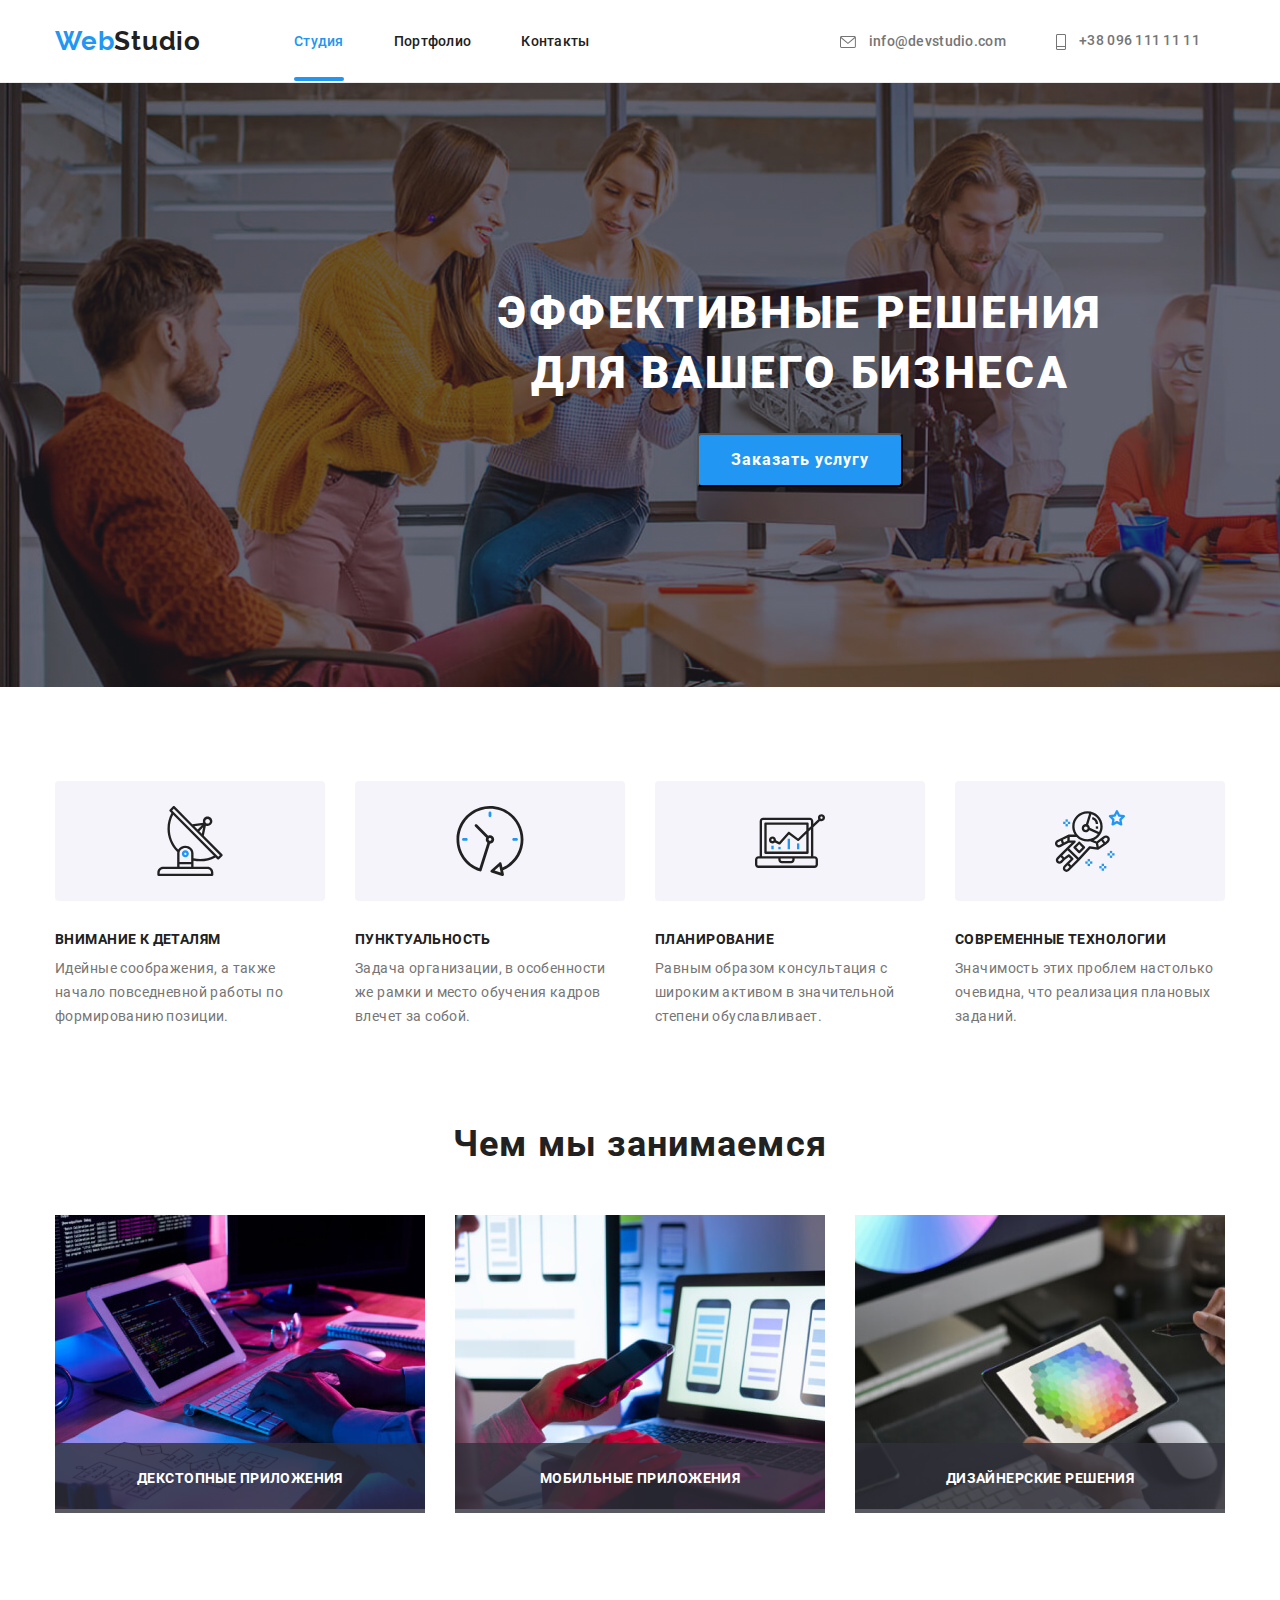
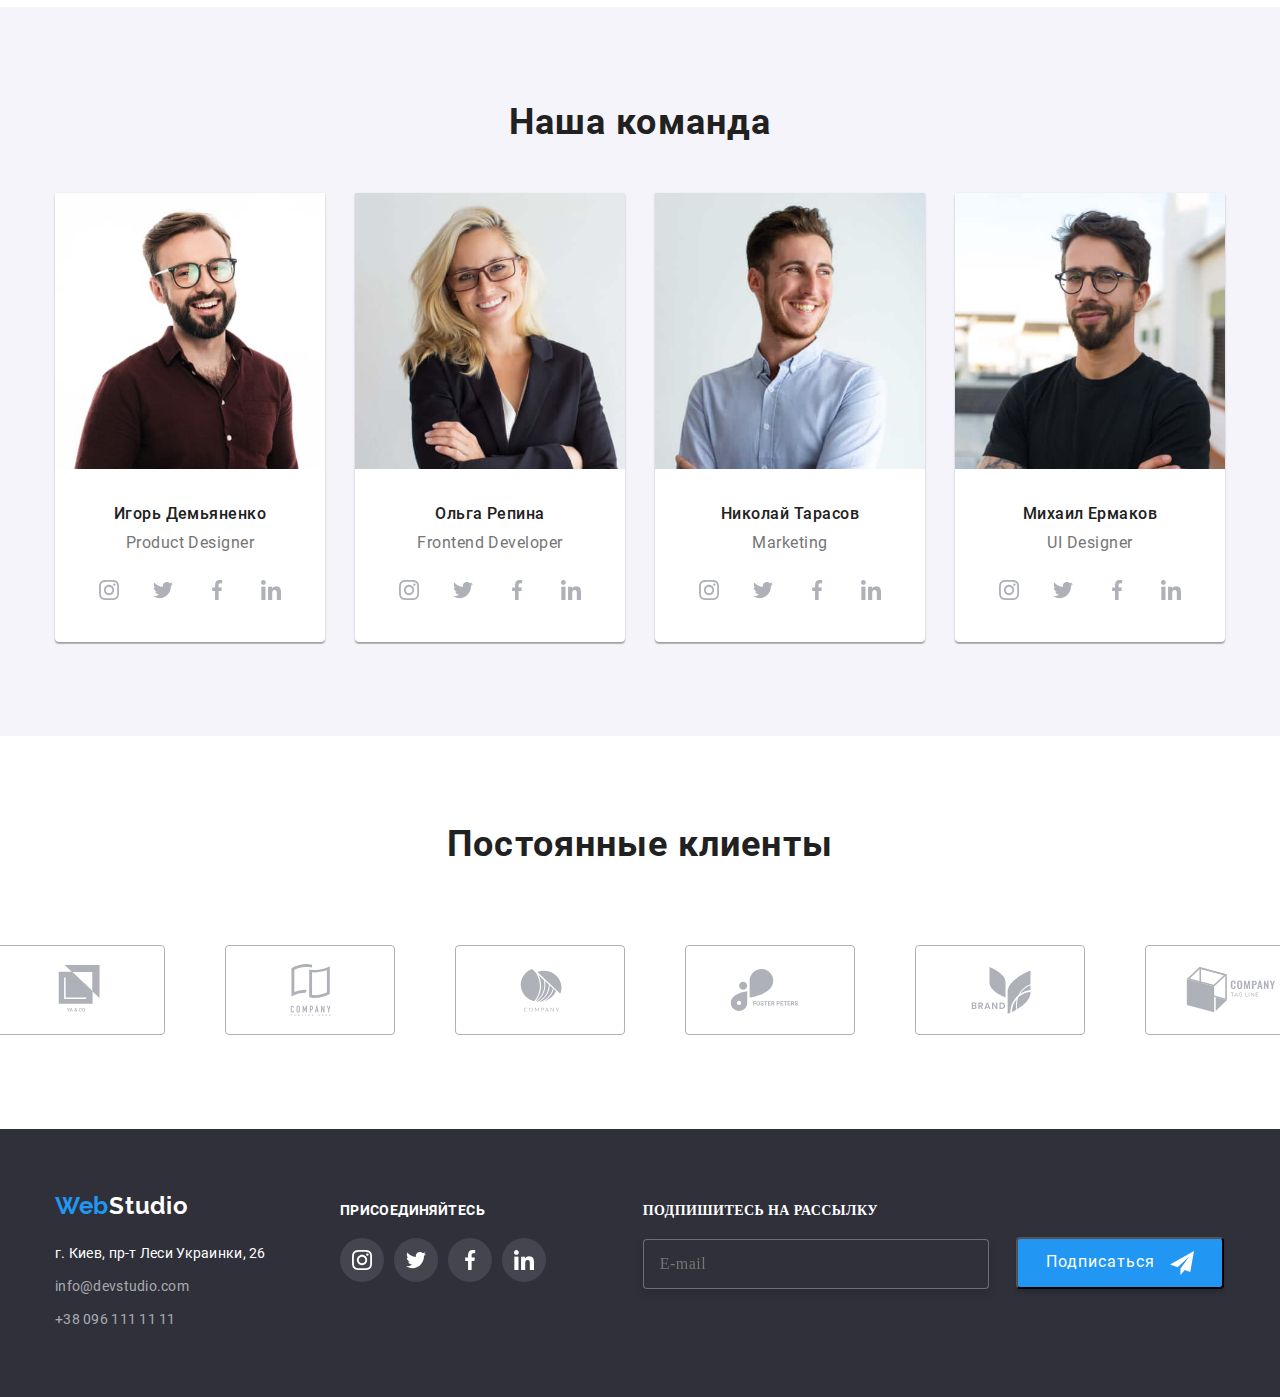
==== index.html @ 76ea3e4a "Create index.html" ====
<!DOCTYPE html>
<html lang="ru">
<head>
    <meta charset="UTF-8">
    <meta name="viewport" content="width=device-width, initial-scale=1.0">
    <title>WebStudio</title>
    <link rel="stylesheet" type="text/css" href="css/normalize.css"/>
    <link rel="stylesheet" href="./css/fonts.css">
    <link rel="stylesheet" href="./css/main.min.css">
</head>
<body>
    <header class="header">
        <div class="container header-line">

       <!--navigation-->

       <div class="logo-link-cont">  
        <a class="logo-link" href="./index.html" aria-label="логотип сайта">
        <span class="logo-web">Web</span><span class="logo-s">Studio</span> 
        </a>
    </div> 
        <button type="button" class="menu-button is-open" 
        aria-expanded="false"
        data-menu-button
        >
        
            <svg class="menu-icon" 
    
            width="40" height="40" 
            aria-label="переключатель меню навигации" 
            aria-expanded="false" 
            aria-controls="menu-container">
    
                <use class="icon-menu" href="./images/sprite_.svg#icon-menu"></use>
                <use class="icon-close-menu" href="./images/sprite_.svg#icon-close"></use>
                
            </svg>
        </button>
    
        <div class="menu-container is-open" 
        id="menu-container" data-menu>
        
            <nav class="site-nav">
            <ul class="site-nav-list">
    
                <li class="site-nav-list-item">
                    <a class="site-nav-list-link is-current" href="./index.html"> Студия</a>
                </li>
         
                <li class="site-nav-list-item">
                    <a class="site-nav-list-link " href="./portfolio.html">Портфолио</a>
                </li>
         
                <li class="site-nav-list-item">
                    <a class="site-nav-list-link" href="#">Контакты</a>
                </li>
         
            </ul>   
                 </nav> 
                      
                 <address class="address-top">
                    <a class="address-mail" href="mailto:info@devstudio.com">
                     <svg class="address-mail-icon">
                         <use href="./images/sprite.svg#icon-envelope"> </use>
                     </svg> info@devstudio.com
                    </a>
                    <a class="address-tel" href="tel:+380961111111">
                     <svg class="address-tel-icon">
                         <use href="./images/sprite.svg#icon-vector"> </use>
                     </svg> +38 096 111 11 11
                    </a>
                </address>  
    
        </div>
    
      
    </div>
    
       </header> 

       
    <main> 

<!--slogan-->

<section class="slogan">
<div class="container">
        <h1 class="slogan-title" >Эффективные решения</br>для вашего бизнеса</h1> 

<!--modal-window--> 
        
        <button class="slogan-btn-order" type="button" data-modal-open="">Заказать услугу</button>

        <div class="backdrop is-hidden" data-modal="">

            <div class="modal">
                <p class="modal-text">Оставьте свои данные, мы вам перезвоним</p>
                <form class="modal-form">

                    <label class="modal__form-field">
                        Имя
                        <span class="modal__form-input-wrapper">
                            <input type="text" name="user_name" class="modal__form-input">
                            <span class="modal__form-icon"><svg class="modal-icon">
                                <use href="./images/sprite_.svg#icon-person"> </use>
                            </svg> </span>
                        </span>
                    </label>

                    <label class="modal__form-field">
                        Телефон
                        <span class="modal__form-input-wrapper">
                            <input type="tel" name="user_tel" class="modal__form-input">
                            <span class="modal__form-icon"><svg class="modal-icon">
                                <use href="./images/sprite_.svg#icon-phone-black"> </use>
                            </svg> </span>
                    </label>

                    <label class="modal__form-field">
                        Почта
                        <span class="modal__form-input-wrapper">
                            <input type="e-mail" name="e-mail" class="modal__form-input">
                            <span class="modal__form-icon"><svg class="modal-icon">
                                <use href="./images/sprite_.svg#icon-email"> </use>
                            </svg> </span>
                    </label>

                    <label class="modal__form-field-comment">
                        Комментарий
                        <textarea class="modal__form-message" name="user_message" placeholder="Введите текст"></textarea>
                    </label>

                
                    <input id="user-policy" type="checkbox" name="user_policy" value="accept-policy"
                        class="modal__form-policy visually-hidden"> 

                    <label for="user-policy" class="modal__form-policy-text"> Соглашаюсь с рассылкой и принимаю 
                        <a class="modal-deal"
                            href="#">Условия
                            договора</a></label>

                    <button type="submit" class="modal__form-btn">Отправить</button>
                
                </form>
    
    
            <button class="slogan-btn-order-close" type="button" data-modal-close="">
            
            <svg class="close-window">
                <use href="./images/sprite_.svg#icon-close"> </use>    
            </svg>   
            </button>
        </div>
        </div>

    </div>   
</section> 

    


<!--advantages-->
<section class="advantages-section">
    <div class="container">

    <h2 hidden class="advantages-title"> Наши преимущества</h2>
    
    <ul class="advantages-list">

   <li class="advantages-list-item">
       <div class="advantages-icon">
       <svg class="advantages-list-icon">
       <use href="./images/sprite.svg#icon-antenna"> </use>
    </svg> </div> 
        <h3 class="advantages-list-title">ВНИМАНИЕ К ДЕТАЛЯМ</h3>
        <p class="advantages-description">Идейные соображения, а также начало повседневной работы по формированию позиции.</p></li>

    <li class="advantages-list-item">
        <div class="advantages-icon">
        <svg class="advantages-list-icon">
        <use href="./images/sprite.svg#icon-clock"> </use>
    </svg> </div>     
        <h3 class="advantages-list-title">ПУНКТУАЛЬНОСТЬ</h3>
        <p class="advantages-description">Задача организации, в особенности же рамки и место обучения кадров влечет за собой.</p></li>

    <li class="advantages-list-item plan">
        <div class="advantages-icon">
        <svg class="advantages-list-icon">
            <use href="./images/sprite.svg#icon-diagram"> </use>
        </svg> </div> 
        <h3 class="advantages-list-title">ПЛАНИРОВАНИЕ</h3>
        <p class="advantages-description">Равным образом консультация с широким активом в значительной степени обуславливает.</p></li>
              
    <li class="advantages-list-item tech">
        <div class="advantages-icon">
        <svg class="advantages-list-icon">
            <use href="./images/sprite.svg#icon-astronaut"> </use>
                 </svg>  </div>
        <h3 class="advantages-list-title">СОВРЕМЕННЫЕ ТЕХНОЛОГИИ</h3>
    <p class="advantages-description">Значимость этих проблем настолько очевидна, что реализация плановых заданий.</p></li>

</ul>

</div>   
</section>

<!--activity-->
<section class="activity-section">
    <div class="container">

    <h2 class="activity-title">Чем мы занимаемся</h2>
    <ul class="activity-list">

        <li class="activity-list-item">
            <div class="activity-list-container">

                <picture class="activity-list-picture">
            <sourse
            srcset="./images/activity/pc_.jpg 1x, ./images/activity/pc_2x.jpg 2x"
            media="(min-width: 1200px)">
            <img class="activity-list-img" src="./images/activity/pc_.jpg" alt="специалист пишет алгоритм" width="370"
            height="294"/>
                </picture>
            <p class="activity-list-description">Декстопные приложения</p>
    </div> 
</li>
 
        <li class="activity-list-item">
            <div class="activity-list-container"> 

                <picture class="activity-list-picture">
            <sourse
            srcset="./images/activity/s_phone_.jpg 1x, ./images/activity/s_phone_2x.jpg 2x"
            media="(min-width: 1200px)">
            <img class="activity-list-img" src="./images/activity/s_phone_.jpg" alt="специалист адаптирует инфу для мобильной версии" width="370"
            height="294"/>
                </picture>
            <p class="activity-list-description">Мобильные приложения</p>
    </div>
</li>

        <li class="activity-list-item"> 
            <div class="activity-list-container">

                <picture class="activity-list-picture">
            <sourse
            srcset="./images/activity/table_.jpg 1x, ./images/activity/table_2x.jpg 2x"
            media="(min-width: 1200px)">

            <img class="activity-list-img" src="./images/activity/table_.jpg" alt="специалист разрабатывает дизайн" width="370"
            height="294"/>
                </picture>
            <p class="activity-list-description">Дизайнерские решения</p>
      
    </div>
</li>

    </ul>

</div>   
</section>

<!--team-->
<section class="team-section">
    <div class="container">

    <h2 class="team-title">Наша команда</h2>

    <div class="team-container">

    <ul class="team-list">
        <li class="team-list-item">
        <article class="team-card">
            <picture class="team-picture">
                <source
                srcset="./images/team/igor-demyanenko.jpg 1x, ./images/team/igor-demyanenko@2x.jpg 2x"
                media="(min-width: 320px)">
                <source
                srcset="./images/team/demyanenko-table-.jpg 1x, ./images/team/demyanenko-table-2x.jpg 2x"
                media="(min-width: 768px)">
                <source
                srcset="./images/team/demyanenko.jpg 1x, ./images/team/demyanenko.jpg 2x"
                media="(min-width: 1200px)">
            <img class="team-member-img" src="./images/team/demyanenko.jpg" alt="разработчик продукта" />
            </picture>
            <h3 class="team-member-name">Игорь Демьяненко</h3>
            <p class="team-member-prof" lang="en">Product Designer</p>
       
            <ul class="social-list">
                <li class="social-list-item">
                    <a class="social-list-link" href="">
                    <svg class="social-list-icon">
                        <use href="./images/sprite.svg#icon-instagram"> </use>
                    </svg>  
                    </a>
                </li>

                <li class="social-list-item">
                    <a class="social-list-link" href="">
                         <svg class="social-list-icon">
                        <use href="./images/sprite.svg#icon-twitter"> </use>
                    </svg> 
                        
                    </a>
                </li>

                <li class="social-list-item">
                    <a class="social-list-link" href="">
                         <svg class="social-list-icon">
                        <use href="./images/sprite.svg#icon-facebook"> </use>
                    </svg> 
                        
                    </a>
                </li>
 
                <li class="social-list-item">
                    <a class="social-list-link" href="">
                         <svg class="social-list-icon">
                        <use href="./images/sprite.svg#icon-linkedin"> </use>
                    </svg>  

                    </a>
                </li>
            </ul>
        
     </article>
        </li>

        <li class="team-list-item">
        <article class="team-card">
            <picture class="team-picture">
                <source
                srcset="./images/team/olga-repina.jpg 1x, ./images/team/olga-repina@2x.jpg 2x"
                media="(min-width: 320px)">
                <source
                srcset="./images/team/repina-table-.jpg 1x, ./images/team/repina-table-2x.jpg 2x"
                media="(min-width: 768px)">
                <source
                srcset="./images/team/repina.jpg 1x, ./images/team/repina-2x.jpg 2x"
                media="(min-width: 1200px)">
            <img class="team-member-img" src="./images/team/repina.jpg" alt="разработчик"/>
            </picture>
            <h3 class="team-member-name">Ольга Репина</h3>
            <p class="team-member-prof" lang="en">Frontend Developer</p>

            <ul class="social-list">
                <li class="social-list-item">
                    <a class="social-list-link" href="">
                    <svg class="social-list-icon">
                        <use href="./images/sprite.svg#icon-instagram"> </use>
                    </svg>  
                    </a>
                </li>

                <li class="social-list-item">
                    <a class="social-list-link" href="">
                         <svg class="social-list-icon">
                        <use href="./images/sprite.svg#icon-twitter"> </use>
                    </svg> 
                        
                    </a>
                </li>

                <li class="social-list-item">
                    <a class="social-list-link" href="">
                         <svg class="social-list-icon">
                        <use href="./images/sprite.svg#icon-facebook"> </use>
                    </svg> 
                        
                    </a>
                </li>
 
                <li class="social-list-item">
                    <a class="social-list-link" href="">
                         <svg class="social-list-icon">
                        <use href="./images/sprite.svg#icon-linkedin"> </use>
                    </svg>  

                    </a>
                </li>
            </ul>
        
       
        </article>
        </li>

        <li class="team-list-item">
        <article class="team-card">
            <picture class="team-picture">
                <source
                srcset="./images/team/nikolay-tarasov.jpg 1x, ./images/team/nikolay-tarasov@2x.jpg 2x"
                media="(min-width: 320px)">
                <source
                srcset="./images/team/repina-table-.jpg 1x, ./images/team/repina-table-2x.jpg 2x"
                media="(min-width: 768px)">
                <source
                srcset="./images/team/./images/team/tarasov-table-.jpg 1x, ./images/team/./images/team/tarasov-table-2x.jpg 2x"
                media="(min-width: 1200px)">
            <img class="team-member-img" src="./images/team/tarasov.jpg" alt="маркетолог" />
            </picture>
            <h3 class="team-member-name">Николай Тарасов</h3>
            <p class="team-member-prof" lang="en">Marketing</p>

            <ul class="social-list">
                <li class="social-list-item">
                    <a class="social-list-link" href="">
                    <svg class="social-list-icon">
                        <use href="./images/sprite.svg#icon-instagram"> </use>
                    </svg>  
                    </a>
                </li>

                <li class="social-list-item">
                    <a class="social-list-link" href="">
                         <svg class="social-list-icon">
                        <use href="./images/sprite.svg#icon-twitter"> </use>
                    </svg> 
                        
                    </a>
                </li>

                <li class="social-list-item">
                    <a class="social-list-link" href="">
                         <svg class="social-list-icon">
                        <use href="./images/sprite.svg#icon-facebook"> </use>
                    </svg> 
                        
                    </a>
                </li>
 
                <li class="social-list-item">
                    <a class="social-list-link" href="">
                         <svg class="social-list-icon">
                        <use href="./images/sprite.svg#icon-linkedin"> </use>
                    </svg>  

                    </a>
                </li>
            </ul>
        
        </article>
        </li>

        <li class="team-list-item">
        <article class="team-card">
             <picture class="team-picture">
                 <source
                 srcset="./images/team/mihail-ermakov.jpg 1x, ./images/team/mihail-ermakov@2x.jpg 2x"
                 media="(min-width: 320px)">
                 <source
                 srcset="./images/team/ermakov-table-.jpg 1x, ./images/team/ermakov-table-2x.jpg 2x"
                 media="(min-width: 768px)">
                 <source
                 srcset="./images/team/ermakov.jpg 1x, ./images/team/ermakov.jpg 2x"
                 media="(min-width: 1200px)">
            <img class="team-member-img" src="./images/team/ermakov.jpg" alt="дизайнер" />
        </picture>  
            <h3 class="team-member-name">Михаил Ермаков</h3>
            <p class="team-member-prof" lang="en">UI Designer</p>

            <ul class="social-list">
                <li class="social-list-item">
                    <a class="social-list-link" href="">
                    <svg class="social-list-icon">
                        <use href="./images/sprite.svg#icon-instagram"> </use>
                    </svg>  
                    </a>
                </li>

                <li class="social-list-item">
                    <a class="social-list-link" href="">
                         <svg class="social-list-icon">
                        <use href="./images/sprite.svg#icon-twitter"> </use>
                    </svg> 
                        
                    </a>
                </li>

                <li class="social-list-item">
                    <a class="social-list-link" href="">
                         <svg class="social-list-icon">
                        <use href="./images/sprite.svg#icon-facebook"> </use>
                    </svg> 
                        
                    </a>
                </li>
 
                <li class="social-list-item">
                    <a class="social-list-link" href="">
                         <svg class="social-list-icon">
                        <use href="./images/sprite.svg#icon-linkedin"> </use>
                    </svg>  

                    </a>
                </li>
            </ul>
        
       
        </article>
        </li>
    </ul>
</div>
</div>
</section>


<section class="clients">
    <div class="container">

<!--clients-->

<h2 class="clients-title">Постоянные клиенты</h2>

<ul class="clients-list">

    <li class="clients-list-item">
        <a class="clients-list-link" href="">
             <svg class="clients-list-icon">
            <use href="./images/sprite.svg#icon-logo"> </use>
        </svg> 
        </a>
    </li>


    <li class="clients-list-item">
        <a class="clients-list-link" href="">
             <svg class="clients-list-icon">
            <use href="./images/sprite.svg#icon-logo2"> </use>
        </svg> 
        </a>
    </li>

    <li class="clients-list-item">
        <a class="clients-list-link" href="">
             <svg class="clients-list-icon">
            <use href="./images/sprite.svg#icon-logo3"> </use>
        </svg> 
        </a>
    </li>

    <li class="clients-list-item">
        <a class="clients-list-link" href="">
             <svg class="clients-list-icon">
            <use href="./images/sprite.svg#icon-logo4"> </use>
        </svg> 
        </a>
    </li>

    <li class="clients-list-item">
        <a class="clients-list-link" href="">
             <svg class="clients-list-icon">
            <use href="./images/sprite.svg#icon-logo5"> </use>
        </svg> 
        </a>
    </li>

    <li class="clients-list-item">
        <a class="clients-list-link" href="">
             <svg class="clients-list-icon">
            <use href="./images/sprite.svg#icon-logo6"> </use>
        </svg> 
        </a>
    </li>


</ul>
    </div>
</section>


</main>







<footer class="footer">

    <div class="container"> 

        <div class="footer-info"> 

       <!--logo-->

    <a class="footer-logo-link" href="./index.html" aria-label="логотип сайта">
           <span class="footer-logo-web">Web</span><span class="footer-logo-s">Studio</span>
      </a> 

        <!--contacts-down-page-->
     
    <address class="address">

       <ul class="contacts-list">
           
       <li class="contacts-list-item">
           <a class="contacts-list-link-address" href="https://goo.gl/maps/fECj5E4mMDFayc1R9" target="_blank">г. Киев, пр-т Леси Украинки, 26
           </a>
       </li>

       <li class="contacts-list-item">
           <a class="contacts-list-link-mail" href="mailto:info@devstudio.com">info@devstudio.com</a>
        </li>

        <li class="contacts-list-item">
            <a class="contacts-list-link-tel" href="tel:+380961111111">+38 096 111 11 11</a>
        </li>    
     </li>    
        </li>    
     </li> 
   
        </li>    

        </div>

       </address>
</li>

<div class="footer-info-soc"> 
    <h3 class="footer-social-title">Присоединяйтесь</h3>

       <ul class="footer-social-list">
      

        <li class="footer-social-list-item">
            <a class="footer-social-list-link" href="">
                 <svg class="footer-social-list-icon">
                <use href="./images/sprite.svg#icon-instagram"> </use>
            </svg> 
                
            </a>
        </li>

        <li class="footer-social-list-item">
            <a class="footer-social-list-link" href="">
            <svg class="footer-social-list-icon">
                <use href="./images/sprite.svg#icon-twitter"> </use>
            </svg>  
            </a>
        </li>

        <li class="footer-social-list-item">
            <a class="footer-social-list-link" href="">
                 <svg class="footer-social-list-icon">
                <use href="./images/sprite.svg#icon-facebook"> </use>
            </svg> 
                
            </a>
        </li>

        <li class="footer-social-list-item">
            <a class="footer-social-list-link" href="">
                 <svg class="footer-social-list-icon">
                <use href="./images/sprite.svg#icon-linkedin"> </use>
            </svg>  

            </a>
        </li>

    </li>

    </div>

    <div class="footer-form-container">
       
        <form class="footer-form" autocomplete="off">

            <div class="form-group">


            <label class="footer-label" for="email">Подпишитесь на рассылку
            
            <input class="footer-input"
            type="email" name="email" placeholder="E-mail">

        </label>

        <button class="footer-form-btn" type="submit"> 
            Подписаться
        
           <svg class="icon-send">
               <use href="./images/sprite_.svg#icon-send"> </use>
           </svg>   
        </button> 



    </div>

        </form>
        
       
    </div>


   </div>
  

       </footer>  


       <script src="./js/modal.js"></script>
       <script src="./js/menu.js"></script>
</body>
</html>
---- css/fonts.css ----
@font-face {
    font-family: "Raleway"; 
    font-style: normal;
    font-weight: 700;
    font-display: swap;
    src:  url("../fonts/Raleway-Bold.woff") format("woff");}

@font-face {
    font-family: "Roboto"; 
    font-style: normal;
    font-weight: 700;
    font-display: swap; 
    src: url("../fonts/Roboto-Bold.woff") format("woff");}

@font-face {
    font-family: "Roboto";  
    font-style: normal;
    font-weight: 400;
    text-align: center;
    font-display: swap;
    src: url("../fonts/Roboto-Regular.woff") format("woff");}

@font-face {
    font-family: "Roboto"; 
    font-style: normal;
    font-weight: 500;
    font-display: swap;
    src: url("../fonts/Roboto-Medium.woff") format("woff");} 

  @font-face {
    font-family: "Roboto"; 
    font-style: normal;
    font-weight: 900;
    font-display: swap;
    src: url("../fonts/Roboto-Black.woff") format("woff");}
---- css/main.min.css ----
.visually-hidden{position:absolute !important;clip:rect(1px 1px 1px 1px);clip:rect(1px, 1px, 1px, 1px);padding:0 !important;border:0 !important;height:1px !important;width:1px !important;overflow:hidden}:root{--main-color:  #212121;--accent-color: #2196F3;--white-color: #fff;--filters-color: #F5F4FA;--second-color: #757575;--icon-color: #AFB1B8;--footer-color: #2F303A;--header-line-color: #ECECEC;--portfolio-border-color: #EEEEEE;--outline-color: #000;--main-font: "Roboto";--second-font: "Raleway";--card-set-gap: 30px}body{color:var(--main-color);font:var(--main-font)}.address,.contacts{font-style:normal}html{-webkit-box-sizing:border-box;box-sizing:border-box}*,*::before,*::after{-webkit-box-sizing:inherit;box-sizing:inherit;margin:0;padding:0}h1,h2,h3,h4,h5,h6,p{margin:0}img{max-width:100%;height:auto}.container{width:100%;padding:0 15px;margin-left:auto;margin-right:auto}@media screen and (min-width: 480px){.container{max-width:480px;padding:0 15px;margin:0 auto}}@media screen and (min-width: 768px){.container{max-width:768px;padding:0 15px}}@media screen and (min-width: 1200px){.container{max-width:1200px;padding:0 15px}}@media screen and (min-width: 320px) and (max-width: 767px){.social-list{padding:0;margin:0;display:-webkit-box;display:-ms-flexbox;display:flex;-webkit-box-pack:center;-ms-flex-pack:center;justify-content:center;margin-left:auto;margin-right:auto}.social-list-item{display:-webkit-box;display:-ms-flexbox;display:flex;-webkit-box-align:center;-ms-flex-align:center;align-items:center;margin-bottom:30px}.social-list-item:not(:last-child){margin-right:10px}.social-list-link{display:-webkit-box;display:-ms-flexbox;display:flex;-webkit-box-pack:center;-ms-flex-pack:center;justify-content:center;-webkit-box-align:center;-ms-flex-align:center;align-items:center;width:44px;height:44px;border-radius:50%;background-color:transparent;-webkit-transition:250ms cubic-bezier(0.4, 0, 0.2, 1);transition:250ms cubic-bezier(0.4, 0, 0.2, 1)}.social-list-link:hover,.social-list-link:focus{background-color:var(--accent-color)}.social-list-icon{width:20px;height:20px;fill:var(--icon-color);-webkit-transition:250ms cubic-bezier(0.4, 0, 0.2, 1);transition:250ms cubic-bezier(0.4, 0, 0.2, 1)}.social-list-icon:hover,.social-list-icon:focus{fill:var(--white-color)}}@media screen and (min-width: 768px){.social-list{padding:0;margin:0;display:-webkit-box;display:-ms-flexbox;display:flex;-webkit-box-pack:center;-ms-flex-pack:center;justify-content:center;margin-left:auto;margin-right:auto;margin-bottom:30px}.social-list-item{display:-webkit-box;display:-ms-flexbox;display:flex;-webkit-box-align:center;-ms-flex-align:center;align-items:center}.social-list-item:not(:last-child){margin-right:10px}.social-list-link{display:-webkit-box;display:-ms-flexbox;display:flex;-webkit-box-pack:center;-ms-flex-pack:center;justify-content:center;-webkit-box-align:center;-ms-flex-align:center;align-items:center;width:44px;height:44px;border-radius:50%;background-color:var(--white-color);-webkit-transition:250ms cubic-bezier(0.4, 0, 0.2, 1);transition:250ms cubic-bezier(0.4, 0, 0.2, 1)}.social-list-link:hover,.social-list-link:focus{background-color:var(--accent-color)}.social-list-icon{width:20px;height:20px;fill:var(--icon-color);-webkit-transition:250ms cubic-bezier(0.4, 0, 0.2, 1);transition:250ms cubic-bezier(0.4, 0, 0.2, 1)}.social-list-icon:hover,.social-list-icon:focus{fill:var(--white-color)}}@media screen and (min-width: 1200px){.social-list{padding:0;margin:0;display:-webkit-box;display:-ms-flexbox;display:flex;-webkit-box-pack:center;-ms-flex-pack:center;justify-content:center;margin-left:auto;margin-right:auto;margin-bottom:30px}.social-list-item{display:-webkit-box;display:-ms-flexbox;display:flex;-webkit-box-align:center;-ms-flex-align:center;align-items:center}.social-list-item:not(:last-child){margin-right:10px}.social-list-link{display:-webkit-box;display:-ms-flexbox;display:flex;-webkit-box-pack:center;-ms-flex-pack:center;justify-content:center;-webkit-box-align:center;-ms-flex-align:center;align-items:center;width:44px;height:44px;border-radius:50%;background-color:var(--white-color);-webkit-transition:250ms cubic-bezier(0.4, 0, 0.2, 1);transition:250ms cubic-bezier(0.4, 0, 0.2, 1)}.social-list-link:hover,.social-list-link:focus{background-color:var(--accent-color)}.social-list-icon{width:20px;height:20px;fill:var(--icon-color);-webkit-transition:250ms cubic-bezier(0.4, 0, 0.2, 1);transition:250ms cubic-bezier(0.4, 0, 0.2, 1)}.social-list-icon:hover,.social-list-icon:focus{fill:var(--white-color)}}@media screen and (min-width: 320px) and (max-width: 767px){.address-top{display:block;text-align:center;margin-left:auto;text-decoration:none;font-style:normal}.address-mail,.address-tel{display:block;margin:0;padding:0;text-align:center;font-family:var(--main-font);font-weight:500;font-size:18px;line-height:1.167;letter-spacing:0.02em;color:var(--second-color);text-decoration:none;-webkit-transition:250ms cubic-bezier(0.4, 0, 0.2, 1);transition:250ms cubic-bezier(0.4, 0, 0.2, 1)}.address-mail:hover,.address-mail:focus,.address-tel:hover,.address-tel:focus{color:var(--accent-color)}.address-mail{margin-bottom:16px}.address-mail-icon{margin:0;padding:0;width:14px;height:10px;fill:var(--second-color);margin-right:10px;vertical-align:middle}.address-tel-icon{margin:0;padding:0;width:10px;height:14px;fill:var(--second-color);margin-right:10px;vertical-align:middle}.address-mail:hover .address-mail-icon,.address-mail:focus .address-mail-icon,.address-tel:hover .address-tel-icon,.address-tel:focus .address-tel-icon{fill:var(--accent-color)}}@media screen and (min-width: 768px){.address-top{-webkit-box-align:center;-ms-flex-align:center;align-items:center;text-decoration:none;font-style:normal;display:block}.address-mail,.address-tel{margin:0;padding:0;display:block;-webkit-box-align:center;-ms-flex-align:center;align-items:center;font-family:var(--main-font);font-weight:500;font-size:12px;line-height:1.167;letter-spacing:0.02em;color:var(--second-color);text-decoration:none;-webkit-transition:250ms cubic-bezier(0.4, 0, 0.2, 1);transition:250ms cubic-bezier(0.4, 0, 0.2, 1)}.address-mail:hover,.address-mail:focus,.address-tel:hover,.address-tel:focus{color:var(--accent-color)}.address-tel{padding-bottom:21px}.address-mail{margin-bottom:10px;padding-top:21px}.address-mail-icon{margin:0;padding:0;width:14px;height:10px;fill:var(--second-color);margin-right:10px;vertical-align:middle}.address-tel-icon{margin:0;padding:0;width:10px;height:14px;fill:var(--second-color);margin-right:10px;vertical-align:middle}.address-mail:hover .address-mail-icon,.address-mail:focus .address-mail-icon,.address-tel:hover .address-tel-icon,.address-tel:focus .address-tel-icon{fill:var(--accent-color)}}@media screen and (min-width: 1200px){.address-top{display:-webkit-box;display:-ms-flexbox;display:flex;-webkit-box-align:center;-ms-flex-align:center;align-items:center;-webkit-box-pack:end;-ms-flex-pack:end;justify-content:flex-end;margin-left:auto;text-decoration:none;font-style:normal}.site-nav,.address-top{display:-webkit-box;display:-ms-flexbox;display:flex}.address-mail,.address-tel{display:inline-block;padding-top:32px;padding-bottom:32px;-webkit-box-align:center;-ms-flex-align:center;align-items:center;vertical-align:middle;font-family:var(--main-font);font-weight:500;font-size:14px;line-height:1.142;letter-spacing:0.02em;color:var(--second-color);text-decoration:none;-webkit-transition:250ms cubic-bezier(0.4, 0, 0.2, 1);transition:250ms cubic-bezier(0.4, 0, 0.2, 1)}.address-mail:hover,.address-mail:focus,.address-tel:hover,.address-tel:focus{color:var(--accent-color)}.address-tel{margin-bottom:0px}.address-mail{margin-right:50px;margin-top:0px;margin-bottom:0px}.address-mail-icon{margin:0;padding:0;width:16px;height:12px;fill:var(--second-color);margin-right:10px;vertical-align:middle}.address-tel-icon{margin:0;padding:0;width:10px;height:16px;fill:var(--second-color);margin-right:10px;vertical-align:middle}.address-mail:hover .address-mail-icon,.address-mail:focus .address-mail-icon,.address-tel:hover .address-tel-icon,.address-tel:focus .address-tel-icon{fill:var(--accent-color)}}@media screen and (min-width: 320px) and (max-width: 767px){.contacts-list{padding:0;margin:0;list-style-type:none}.contacts-list-link-mail,.contacts-list-link-tel{font-family:var(--main-font);font-weight:400;font-size:14px;line-height:1.714;letter-spacing:0.02em;text-decoration:none;color:rgba(255,255,255,0.6);display:block;margin-top:9px;margin-bottom:0;-webkit-transition:250ms cubic-bezier(0.4, 0, 0.2, 1);transition:250ms cubic-bezier(0.4, 0, 0.2, 1)}.contacts-list-link-mail:hover,.contacts-list-link-mail:focus,.contacts-list-link-tel:hover,.contacts-list-link-tel:focus{color:var(--accent-color)}.contacts-list-link-address{font-family:var(--main-font);font-weight:400;font-size:14px;line-height:1.714;letter-spacing:0.02em;text-decoration:none;color:var(--white-color);display:block;margin:0;padding:0;-webkit-transition:250ms cubic-bezier(0.4, 0, 0.2, 1);transition:250ms cubic-bezier(0.4, 0, 0.2, 1)}.contacts-list-link-address:hover,.contacts-list-link-address:focus{color:var(--accent-color)}}@media screen and (min-width: 768px){.contacts-list{padding:0;margin:0;list-style-type:none}.contacts-list-link-mail,.contacts-list-link-tel{font-family:var(--main-font);font-weight:400;font-size:14px;line-height:1.714;letter-spacing:0.02em;text-decoration:none;color:rgba(255,255,255,0.6);display:block;margin-top:9px;margin-bottom:0;-webkit-transition:250ms cubic-bezier(0.4, 0, 0.2, 1);transition:250ms cubic-bezier(0.4, 0, 0.2, 1)}.contacts-list-link-mail:hover,.contacts-list-link-mail:focus,.contacts-list-link-tel:hover,.contacts-list-link-tel:focus{color:var(--accent-color)}.contacts-list-link-address{font-family:var(--main-font);font-weight:400;font-size:14px;line-height:1.714;letter-spacing:0.02em;text-decoration:none;color:var(--white-color);display:block;margin:0;padding:0;-webkit-transition:250ms cubic-bezier(0.4, 0, 0.2, 1);transition:250ms cubic-bezier(0.4, 0, 0.2, 1)}.contacts-list-link-address:hover,.contacts-list-link-address:focus{color:var(--accent-color)}}@media screen and (min-width: 1200px){.contacts-list{padding:0;margin:0;list-style-type:none;text-align:left}.contacts-list-link-mail,.contacts-list-link-tel{font-family:var(--main-font);font-weight:400;font-size:14px;line-height:1.714;letter-spacing:0.02em;text-decoration:none;color:rgba(255,255,255,0.6);display:block;margin-top:9px;margin-bottom:0;-webkit-transition:250ms cubic-bezier(0.4, 0, 0.2, 1);transition:250ms cubic-bezier(0.4, 0, 0.2, 1)}.contacts-list-link-mail:hover,.contacts-list-link-mail:focus,.contacts-list-link-tel:hover,.contacts-list-link-tel:focus{color:var(--accent-color)}.contacts-list-link-address{font-family:var(--main-font);font-weight:400;font-size:14px;line-height:1.714;letter-spacing:0.02em;text-decoration:none;color:var(--white-color);display:block;margin:0;padding:0;-webkit-transition:250ms cubic-bezier(0.4, 0, 0.2, 1);transition:250ms cubic-bezier(0.4, 0, 0.2, 1)}.contacts-list-link-address:hover,.contacts-list-link-address:focus{color:var(--accent-color)}}@media screen and (min-width: 320px) and (max-width: 767px){.header{-webkit-box-align:center;-ms-flex-align:center;align-items:center;display:-webkit-box;display:-ms-flexbox;display:flex;border-bottom:1px solid var(--header-line-color)}.header-line{display:inline-block;position:relative}.address-top,.site-nav{display:block}.site-nav{min-width:99px}.menu-button{width:40px;height:40px;display:-webkit-box;display:-ms-flexbox;display:flex;-webkit-box-pack:center;-ms-flex-pack:center;justify-content:center;-webkit-box-align:center;-ms-flex-align:center;align-items:center;position:absolute;top:14px;right:8px;background-color:var(--white-color);border:1px solid rgba(0,0,0,0.1);border-radius:50%;cursor:pointer;-webkit-transition:250ms cubic-bezier(0.4, 0, 0.2, 1);transition:250ms cubic-bezier(0.4, 0, 0.2, 1)}.menu-icon{display:-webkit-box;display:-ms-flexbox;display:flex;-webkit-box-align:center;-ms-flex-align:center;align-items:center;-webkit-box-pack:center;-ms-flex-pack:center;justify-content:center;width:40px;height:40px;background-color:var(--white-color)}.menu-icon:hover,.menu-icon:focus{fill:var(--accent-color);outline:none}.menu-button .icon-close-menu{display:none}.menu-button.is-open .icon-close-menu{display:block}.menu-button.is-open .icon-menu{display:none}.menu-container{display:none;position:absolute;top:100%;left:0;width:100%;text-align:center;padding:60px 130px;font-size:18px;line-height:1.167;letter-spacing:0.02em;font-weight:500;z-index:1;background-color:white;-webkit-box-shadow:0px 4px 8px rgba(0,0,0,0.04),0px 2px 4px rgba(0,0,0,0.08),0px 1px 3px rgba(0,0,0,0.16);box-shadow:0px 4px 8px rgba(0,0,0,0.04),0px 2px 4px rgba(0,0,0,0.08),0px 1px 3px rgba(0,0,0,0.16)}.menu-container.is-open{display:block}.site-nav-list{display:block;text-align:center;padding-top:0px;padding-bottom:0px;margin:0;list-style-type:none}.site-nav-list:last-child{margin-right:0}.site-nav-list-item{-webkit-box-align:center;-ms-flex-align:center;align-items:center;list-style-type:none;margin-bottom:40px}.site-nav-list-item:last-child{margin-bottom:60px}.site-nav-list-link{font-family:var(--main-font);font-weight:500;font-size:18px;line-height:1.167;letter-spacing:0.02em;color:var(--main-color);text-decoration:none;-webkit-transition:250ms cubic-bezier(0.4, 0, 0.2, 1);transition:250ms cubic-bezier(0.4, 0, 0.2, 1);padding-top:0px;padding-bottom:0px;position:relative;display:block}.site-nav-list-link:hover,.site-nav-list-link:focus{color:var(--accent-color)}.is-current::before{content:'';font-size:40px;border-radius:2px;background-color:var(--accent-color);height:4px;width:100%;position:absolute;margin-top:28px;left:0%;display:block}.site-nav-list-link.is-current{color:var(--accent-color);text-decoration:none}.site-nav-list-link:hover:before,.site-nav-list-link:focus:before{content:'';font-size:40px;border-radius:2px;background-color:var(--accent-color);height:4px;width:100%;position:absolute;margin-top:28px;left:0%;display:block}.logo-web{font-family:var(--second-font);font-weight:700;font-size:24px;line-height:1.167;letter-spacing:0.03em;color:var(--accent-color)}.logo-s{font-family:var(--second-font);font-weight:700;font-size:24px;line-height:1.167;letter-spacing:0.03em;color:var(--main-color);margin-right:93px}.logo-link{display:block;padding-top:23px;padding-bottom:23px;font-family:var(--second-font);font-weight:700;font-size:24px;line-height:1.167;letter-spacing:0.03em;text-decoration:none;-webkit-transition:250ms cubic-bezier(0.4, 0, 0.2, 1);transition:250ms cubic-bezier(0.4, 0, 0.2, 1)}.logo-link:hover,.logo-link:focus{color:var(--accent-color)}}@media screen and (min-width: 768px){.header{-webkit-box-align:center;-ms-flex-align:center;align-items:center;display:-webkit-box;display:-ms-flexbox;display:flex;border-bottom:1px solid var(--header-line-color)}.header-line{display:-webkit-box;display:-ms-flexbox;display:flex}.menu-container{display:-webkit-box;display:-ms-flexbox;display:flex}.menu-button{display:none}.logo-link-cont{display:block}.site-nav-list{display:-webkit-box;display:-ms-flexbox;display:flex;-webkit-box-align:center;-ms-flex-align:center;align-items:center;padding:0;margin:0;list-style-type:none}.site-nav-list-item{margin-right:50px;-webkit-box-align:center;-ms-flex-align:center;align-items:center;list-style-type:none}.site-nav-list-item:last-child{margin-right:60px}.site-nav-list-link{font-family:var(--main-font);font-weight:500;font-size:14px;line-height:1.142;letter-spacing:0.02em;color:var(--main-color);text-decoration:none;-webkit-transition:250ms cubic-bezier(0.4, 0, 0.2, 1);transition:250ms cubic-bezier(0.4, 0, 0.2, 1);position:relative;display:block;padding-top:32px;padding-bottom:32px}.site-nav-list-link:hover,.site-nav-list-link:focus{color:var(--accent-color)}.is-current::before{content:'';font-size:40px;border-radius:2px;background-color:var(--accent-color);height:4px;width:100%;position:absolute;top:76px;left:0;display:inline-block}.site-nav-list-link.is-current{color:var(--accent-color);text-decoration:none}.site-nav-list-link:hover:before,.site-nav-list-link:focus:before{content:'';font-size:40px;border-radius:2px;background-color:var(--accent-color);height:4px;width:100%;position:absolute;top:76px;left:0;display:inline-block}.logo-web{font-family:var(--second-font);font-weight:700;font-size:24px;line-height:1.167;letter-spacing:0.03em;color:var(--accent-color)}.logo-s{font-family:var(--second-font);font-weight:700;font-size:24px;line-height:1.167;letter-spacing:0.03em;color:var(--main-color);margin-right:93px}.logo-link{display:block;padding-top:23px;padding-bottom:23px;font-family:var(--second-font);font-weight:700;font-size:24px;line-height:1.167;letter-spacing:0.03em;text-decoration:none;-webkit-transition:250ms cubic-bezier(0.4, 0, 0.2, 1);transition:250ms cubic-bezier(0.4, 0, 0.2, 1)}.logo-link:hover,.logo-link:focus{color:var(--accent-color)}}@media screen and (min-width: 1200px){.header{-webkit-box-align:center;-ms-flex-align:center;align-items:center;display:-webkit-box;display:-ms-flexbox;display:flex;border-bottom:1px solid var(--header-line-color)}.header-line{display:-webkit-box;display:-ms-flexbox;display:flex}.menu-button{display:none}.site-nav{display:-webkit-box;display:-ms-flexbox;display:flex}.site-nav-list{display:-webkit-box;display:-ms-flexbox;display:flex;-webkit-box-align:center;-ms-flex-align:center;align-items:center;padding:0;margin:0;list-style-type:none}.site-nav-list-item{margin-right:50px;-webkit-box-align:center;-ms-flex-align:center;align-items:center;list-style-type:none}.site-nav-list-item:last-child{margin-right:250px}.site-nav-list-link{font-family:var(--main-font);font-weight:500;font-size:14px;line-height:1.142;letter-spacing:0.02em;color:var(--main-color);text-decoration:none;-webkit-transition:250ms cubic-bezier(0.4, 0, 0.2, 1);transition:250ms cubic-bezier(0.4, 0, 0.2, 1);position:relative;display:block;padding-top:32px;padding-bottom:32px}.site-nav-list-link:hover,.site-nav-list-link:focus{color:var(--accent-color)}.is-current::before{content:'';font-size:40px;border-radius:2px;background-color:var(--accent-color);height:4px;width:100%;position:absolute;top:76px;left:0;display:inline-block}.site-nav-list-link.is-current{color:var(--accent-color);text-decoration:none}.site-nav-list-link:hover:before,.site-nav-list-link:focus:before{content:'';font-size:40px;border-radius:2px;background-color:var(--accent-color);height:4px;width:100%;position:absolute;top:76px;left:0;display:inline-block}.logo-web{font-family:var(--second-font);font-weight:700;font-size:26px;line-height:1.385;letter-spacing:0.03em;color:var(--accent-color)}.logo-s{font-family:var(--second-font);font-weight:700;font-size:26px;line-height:1.385;letter-spacing:0.03em;color:var(--main-color);margin-right:93px}.logo-link{display:inline-block;padding-top:23px;padding-bottom:23px;font-family:var(--second-font);font-weight:700;font-size:26px;line-height:1.385;letter-spacing:0.03em;text-decoration:none;-webkit-transition:250ms cubic-bezier(0.4, 0, 0.2, 1);transition:250ms cubic-bezier(0.4, 0, 0.2, 1)}.logo-link:hover,.logo-link:focus{color:var(--accent-color)}}.filters-list{padding:0;margin-bottom:50px;list-style-type:none;display:-webkit-box;display:-ms-flexbox;display:flex;text-align:center;-webkit-box-pack:start;-ms-flex-pack:start;justify-content:flex-start;-webkit-box-align:center;-ms-flex-align:center;align-items:center}.filters-products-btn,.filters-sites-btn,.filters-app-btn,.filters-design-btn,.filters-marketing-btn{font-family:var(--main-font);font-weight:500;font-size:16px;line-height:1.625;letter-spacing:0.03em;border-radius:4px;color:var(--main-color);background-color:transparent;border:transparent;padding-top:6px;padding-bottom:6px;padding-right:22px;padding-left:22px;-webkit-transition:250ms cubic-bezier(0.4, 0, 0.2, 1);transition:250ms cubic-bezier(0.4, 0, 0.2, 1)}.filters-products-btn:hover,.filters-sites-btn:hover,.filters-app-btn:hover,.filters-design-btn:hover,.filters-marketing-btn:hover{color:var(--white-color);background-color:var(--accent-color);-webkit-box-shadow:0px 3px 1px rgba(0,0,0,0.1),0px 1px 2px rgba(0,0,0,0.08),0px 2px 2px rgba(0,0,0,0.12);box-shadow:0px 3px 1px rgba(0,0,0,0.1),0px 1px 2px rgba(0,0,0,0.08),0px 2px 2px rgba(0,0,0,0.12);border-radius:4px}.filters-products-btn:focus,.filters-sites-btn:focus,.filters-app-btn:focus,.filters-design-btn:focus,.filters-marketing-btn:focus{color:var(--white-color);background-color:var(--accent-color);-webkit-box-shadow:0px 3px 1px rgba(0,0,0,0.1),0px 1px 2px rgba(0,0,0,0.08),0px 2px 2px rgba(0,0,0,0.12);box-shadow:0px 3px 1px rgba(0,0,0,0.1),0px 1px 2px rgba(0,0,0,0.08),0px 2px 2px rgba(0,0,0,0.12);border-radius:4px;outline:none}.filters-products-btn,.filters-sites-btn,.filters-app-btn,.filters-design-btn{margin-right:8px}.filters-marketing-btn{margin-right:0}@media screen and (min-width: 320px) and (max-width: 767px){.filters-list{-ms-flex-wrap:wrap;flex-wrap:wrap}.filters-products-btn,.filters-sites-btn,.filters-app-btn{margin-bottom:15px}}@media screen and (min-width: 768px){.filters-list{-ms-flex-wrap:wrap;flex-wrap:wrap;-webkit-box-pack:center;-ms-flex-pack:center;justify-content:center}.filters-products-btn,.filters-sites-btn,.filters-app-btn{margin-bottom:0px}.filters-products-btn,.filters-sites-btn,.filters-app-btn,.filters-design-btn,.filters-marketing-btn{font-family:var(--main-font);font-weight:500;font-size:16px;line-height:1.625;letter-spacing:0.03em;border-radius:4px;color:var(--main-color);background-color:var(--filters-color);border:var(--filters-color)}}@media screen and (min-width: 1200px){.filters-list{-ms-flex-wrap:nowrap;flex-wrap:nowrap}}.products{margin:0;padding-top:54px;padding-bottom:54px}.products-title{padding:0;margin:0;font-family:var(--main-font);font-weight:700;font-size:18px;line-height:2;letter-spacing:0.06em;color:var(--main-color);text-align:left}.products-types-definition{font-family:var(--main-font);font-weight:400;font-size:16px;line-height:1.185;letter-spacing:0.03em;color:var(--second-color);margin-top:4px;text-align:left}.products-types-list{padding:0;margin:0;list-style-type:none;text-align:center;margin-right:auto;margin-left:auto}.products-types-list-item{margin-bottom:30px;max-width:450px;margin-right:auto;margin-left:auto;border:1px solid var(--portfolio-border-color)}.products-card-content{padding:20px 24px 24px 20px}.products-types-img-link{text-decoration:none;display:inline-block;-webkit-transition:250ms cubic-bezier(0.4, 0, 0.2, 1);transition:250ms cubic-bezier(0.4, 0, 0.2, 1)}.products-types-img-link:hover{-webkit-transform:translateY(0%);transform:translateY(0%);border:1px solid var(--portfolio-border-color);-webkit-box-sizing:border-box;box-sizing:border-box;-webkit-box-shadow:0px 1px 1px rgba(0,0,0,0.12),0px 4px 4px rgba(0,0,0,0.06),1px 4px 6px rgba(0,0,0,0.16);box-shadow:0px 1px 1px rgba(0,0,0,0.12),0px 4px 4px rgba(0,0,0,0.06),1px 4px 6px rgba(0,0,0,0.16)}.products-types-img-link:focus{-webkit-transform:translateY(0%);transform:translateY(0%);-webkit-box-shadow:0px 1px 1px rgba(0,0,0,0.12),0px 4px 4px rgba(0,0,0,0.06),1px 4px 6px rgba(0,0,0,0.16);box-shadow:0px 1px 1px rgba(0,0,0,0.12),0px 4px 4px rgba(0,0,0,0.06),1px 4px 6px rgba(0,0,0,0.16)}.prod-img-cont{position:relative;overflow:hidden}.products-over-text{background:rgba(33,150,243,0.9);padding:77px 24px;font-family:var(--main-font);font-style:normal;font-weight:400;font-size:18px;line-height:1.555;letter-spacing:0.03em;color:var(--white-color);position:absolute;top:0;left:0;height:100%;-webkit-transform:translateY(100%);transform:translateY(100%);-webkit-transition:250ms cubic-bezier(0.4, 0, 0.2, 1);transition:250ms cubic-bezier(0.4, 0, 0.2, 1)}.products-types-img-link:hover .products-over-text,.products-types-img-link:focus .products-over-text{-webkit-transform:translateY(0%);transform:translateY(0%)}@media screen and (min-width: 320px) and (max-width: 767px){.products{margin:0;padding-top:54px;padding-bottom:54px}}@media screen and (min-width: 768px){.products{margin:0;padding-top:60px;padding-bottom:60px}.products-types-list{padding:0;margin:0;margin-left:calc(-1 * var(--card-set-gap));margin-top:calc(-1 * var(--card-set-gap));list-style-type:none;display:-webkit-box;display:-ms-flexbox;display:flex;-ms-flex-wrap:wrap;flex-wrap:wrap}.products-types-list-item{-ms-flex-preferred-size:calc(100% / 2 - var(--card-set-gap));flex-basis:calc(100% / 2 - var(--card-set-gap));margin-left:var(--card-set-gap);margin-top:var(--card-set-gap);border:1px solid var(--portfolio-border-color)}.prod-img-cont{position:relative;overflow:hidden}.products-over-text{background:rgba(33,150,243,0.9);padding:49px 23px;font-family:var(--main-font);font-style:normal;font-weight:400;font-size:18px;line-height:1.555;letter-spacing:0.03em;color:var(--white-color);position:absolute;top:0;left:0;height:100%;-webkit-transform:translateY(100%);transform:translateY(100%);-webkit-transition:250ms cubic-bezier(0.4, 0, 0.2, 1);transition:250ms cubic-bezier(0.4, 0, 0.2, 1)}.products-types-img-link:hover .products-over-text,.products-types-img-link:focus .products-over-text{-webkit-transform:translateY(0%);transform:translateY(0%)}}@media screen and (min-width: 1200px){.products{margin:0;padding-top:94px;padding-bottom:94px}.products-types-list{padding:0;margin:0;margin-left:calc(-1 * var(--card-set-gap));margin-top:calc(-1 * var(--card-set-gap));list-style-type:none;display:-webkit-box;display:-ms-flexbox;display:flex;-ms-flex-wrap:wrap;flex-wrap:wrap}.products-types-list-item{-ms-flex-preferred-size:calc(100% / 3 - var(--card-set-gap));flex-basis:calc(100% / 3 - var(--card-set-gap));margin-left:var(--card-set-gap);margin-top:var(--card-set-gap);border:1px solid var(--portfolio-border-color)}.prod-img-cont{position:relative;overflow:hidden}.products-over-text{background:rgba(33,150,243,0.9);padding:63px 24px;font-family:var(--main-font);font-style:normal;font-weight:400;font-size:18px;line-height:1.555;letter-spacing:0.03em;color:var(--white-color);position:absolute;top:0;left:0;height:100%;-webkit-transform:translateY(100%);transform:translateY(100%);-webkit-transition:250ms cubic-bezier(0.4, 0, 0.2, 1);transition:250ms cubic-bezier(0.4, 0, 0.2, 1)}.products-types-img-link:hover .products-over-text,.products-types-img-link:focus .products-over-text{-webkit-transform:translateY(0%);transform:translateY(0%)}}.slogan{margin-left:auto;margin-right:auto}.slogan-btn-order{padding-top:10px;padding-bottom:10px;padding-right:32px;padding-left:32px;margin-bottom:118px;font-family:var(--main-font);font-weight:700;font-size:16px;line-height:1.875;display:inline-block;-webkit-box-align:center;-ms-flex-align:center;align-items:center;text-align:center;letter-spacing:0.06em;color:var(--white-color);background:var(--accent-color);-webkit-box-shadow:0px 4px 4px rgba(0,0,0,0.15);box-shadow:0px 4px 4px rgba(0,0,0,0.15);border-radius:4px}.slogan-title{font-family:var(--main-font);font-weight:900;font-size:26px;line-height:1.615;letter-spacing:0.06em;text-align:center;text-transform:uppercase;color:var(--white-color);margin-bottom:30px}@media screen and (min-device-pixel-ratio: 2) and (min-width: 320px) and (max-width: 767px), screen and (-webkit-min-device-pixel-ratio: 2) and (min-width: 320px) and (max-width: 767px), screen and (min-resolution: 192dpi) and (min-width: 320px) and (max-width: 767px), screen and (min-resolution: 2dppx) and (min-width: 320px) and (max-width: 767px){.slogan{background-image:-webkit-gradient(linear, left top, left bottom, from(rgba(47,48,58,0.4)), to(rgba(47,48,58,0.4))),url(../../images/bc/background-slogan-mob-2x.jpg);background-image:linear-gradient(rgba(47,48,58,0.4), rgba(47,48,58,0.4)),url(../../images/bc/background-slogan-mob-2x.jpg)}}@media screen and (min-width: 320px) and (max-width: 767px){.slogan{padding-top:118px;text-align:center;background-image:-webkit-gradient(linear, left top, left bottom, from(rgba(47,48,58,0.4)), to(rgba(47,48,58,0.4))),url(../../images/bc/background-slogan-mob.jpg);background-image:linear-gradient(rgba(47,48,58,0.4), rgba(47,48,58,0.4)),url(../../images/bc/background-slogan-mob.jpg);background-repeat:no-repeat;background-position:center top;background-size:480px 400px}.is-hidden{opacity:0;visibility:hidden;pointer-events:none;-webkit-transition:250ms cubic-bezier(0.4, 0, 0.2, 1);transition:250ms cubic-bezier(0.4, 0, 0.2, 1)}.slogan-btn-order-close{width:30px;height:30px;display:-webkit-box;display:-ms-flexbox;display:flex;-webkit-box-pack:center;-ms-flex-pack:center;justify-content:center;-webkit-box-align:center;-ms-flex-align:center;align-items:center;position:absolute;top:8px;right:8px;background-color:var(--white-color);border:1px solid rgba(0,0,0,0.1);border-radius:50%;cursor:pointer;-webkit-transition:250ms cubic-bezier(0.4, 0, 0.2, 1);transition:250ms cubic-bezier(0.4, 0, 0.2, 1)}.close-window{width:18px;height:18px}.slogan-btn-order-close:hover .close-window,.slogan-btn-order-close:focus .close-window{width:18px;height:18px;fill:var(--accent-color)}.modal{position:absolute;top:50%;left:50%;-webkit-transform:translate(-50%, -50%) scale(1);transform:translate(-50%, -50%) scale(1);width:450px;height:609px;background-color:var(--white-color);padding-left:40px;padding-right:40px;padding-top:40px;padding-bottom:40px;-webkit-transition:250ms cubic-bezier(0.4, 0, 0.2, 1);transition:250ms cubic-bezier(0.4, 0, 0.2, 1);-webkit-box-shadow:0 1px 3px rgba(0,0,0,0.12),0 1px 1px rgba(0,0,0,0.14),0 2px 1px rgba(0,0,0,0.2);box-shadow:0 1px 3px rgba(0,0,0,0.12),0 1px 1px rgba(0,0,0,0.14),0 2px 1px rgba(0,0,0,0.2);border-radius:4px}.modal-text{font-family:var(--main-font);font-style:normal;font-weight:bold;font-size:20px;line-height:1,5px;text-align:center;letter-spacing:0.03em;color:var(--main-color);margin-bottom:12px}.modal__form{display:block;-webkit-box-orient:vertical;-webkit-box-direction:normal;-ms-flex-direction:column;flex-direction:column}.modal__form-field{display:block;margin-bottom:10px;text-align:left;font-family:var(--main-font);font-style:normal;font-weight:normal;font-size:12px;line-height:1.17;letter-spacing:0.01em;color:var(--second-color)}.modal__form-field-comment{display:block;text-align:left;font-family:var(--main-font);font-style:normal;font-weight:normal;font-size:12px;line-height:1.17;letter-spacing:0.01em;color:var(--second-color)}.modal__form-input-wrapper{position:relative;display:block;margin-top:4px}.modal__form-input{width:100%;height:40px;border:1px solid rgba(33,33,33,0.2);border-radius:4px;padding-left:42px;-webkit-transition:250ms cubic-bezier(0.4, 0, 0.2, 1);transition:250ms cubic-bezier(0.4, 0, 0.2, 1)}.modal__form-input:focus{outline:none;border-color:var(--accent-color)}.modal__form-input:focus+.modal__form-icon{fill:var(--accent-color)}.modal__form-icon{position:absolute;top:50%;left:12px;-webkit-transform:translateY(-50%);transform:translateY(-50%);display:block;width:18px;height:18px;-webkit-transition:50ms cubic-bezier(0.4, 0, 0.2, 1);transition:50ms cubic-bezier(0.4, 0, 0.2, 1)}.modal-icon{width:18px;height:18px}.modal-icon:hover,.modal-icon:focus{fill:var(--accent-color)}.modal__form-message{width:100%;height:120px;border:1px solid rgba(33,33,33,0.2);border-radius:4px;padding:12px 16px;margin-top:4px;margin-bottom:20px;resize:none;-webkit-transition:250ms cubic-bezier(0.4, 0, 0.2, 1);transition:250ms cubic-bezier(0.4, 0, 0.2, 1)}.modal__form-message:focus{outline:none;border-color:var(--accent-color)}.modal__form-policy-text{padding:0;margin-top:20px;margin-bottom:30px;color:var(--second-color);font-family:var(--main-font);font-weight:400;font-style:normal;font-size:12px;line-height:1.167;letter-spacing:0.03em}.modal__form-policy-text::before{display:inline-block;width:12px;height:12px;outline:1px solid var(--outline-color);content:"";margin-right:10px;font-family:var(--main-font);font-style:normal;font-weight:400;font-size:12px;line-height:1.167;letter-spacing:0.03em;color:var(--second-color)}.modal__form-policy:checked+.modal__form-policy-text::before{background-color:var(--accent-color);outline:1px solid var(--accent-color);border:1px solid var(--accent-color);background-position:center;vertical-align:middle;background-image:url("../images/icon_check.svg")}.modal__form-btn{padding-top:10px;padding-bottom:10px;padding-right:56px;padding-left:56px;margin-top:30px;font-family:var(--main-font);font-weight:700;font-size:16px;line-height:1.875;display:inline-block;-webkit-box-align:center;-ms-flex-align:center;align-items:center;text-align:center;letter-spacing:0.06em;color:var(--white-color);background:var(--accent-color);-webkit-box-shadow:0px 4px 4px rgba(0,0,0,0.15);box-shadow:0px 4px 4px rgba(0,0,0,0.15);border-radius:4px;border:var(--accent-color);-webkit-transition:250ms cubic-bezier(0.4, 0, 0.2, 1);transition:250ms cubic-bezier(0.4, 0, 0.2, 1)}.modal__form-btn:hover,.modal__form-btn:focus{background-color:var(--accent-color);color:var(--white-color)}.modal-deal{color:var(--accent-color)}.modal-deal:hover,.modal-deal:focus{color:var(--accent-color)}}@media screen and (min-width: 768px){.slogan{padding-top:118px;text-align:center;background-image:-webkit-gradient(linear, left top, left bottom, from(rgba(47,48,58,0.4)), to(rgba(47,48,58,0.4))),url(../../images/bc/background-slogan-table.jpg);background-image:linear-gradient(rgba(47,48,58,0.4), rgba(47,48,58,0.4)),url(../../images/bc/background-slogan-table.jpg);background-repeat:no-repeat;background-position:center top;background-size:768px 400px}.is-hidden{opacity:0;visibility:hidden;pointer-events:none;-webkit-transition:250ms cubic-bezier(0.4, 0, 0.2, 1);transition:250ms cubic-bezier(0.4, 0, 0.2, 1)}.slogan-btn-order-close{width:30px;height:30px;display:-webkit-box;display:-ms-flexbox;display:flex;-webkit-box-pack:center;-ms-flex-pack:center;justify-content:center;-webkit-box-align:center;-ms-flex-align:center;align-items:center;position:absolute;top:8px;right:8px;background-color:var(--white-color);border:1px solid rgba(0,0,0,0.1);border-radius:50%;cursor:pointer;-webkit-transition:250ms cubic-bezier(0.4, 0, 0.2, 1);transition:250ms cubic-bezier(0.4, 0, 0.2, 1)}.close-window{width:18px;height:18px}.slogan-btn-order-close:hover .close-window,.slogan-btn-order-close:focus .close-window{width:18px;height:18px;fill:var(--accent-color)}.modal{position:absolute;top:50%;left:50%;-webkit-transform:translate(-50%, -50%) scale(1);transform:translate(-50%, -50%) scale(1);width:450px;height:609px;background-color:var(--white-color);padding-left:40px;padding-right:40px;padding-top:40px;padding-bottom:40px;-webkit-transition:250ms cubic-bezier(0.4, 0, 0.2, 1);transition:250ms cubic-bezier(0.4, 0, 0.2, 1);-webkit-box-shadow:0 1px 3px rgba(0,0,0,0.12),0 1px 1px rgba(0,0,0,0.14),0 2px 1px rgba(0,0,0,0.2);box-shadow:0 1px 3px rgba(0,0,0,0.12),0 1px 1px rgba(0,0,0,0.14),0 2px 1px rgba(0,0,0,0.2);border-radius:4px}.modal-text{font-family:var(--main-font);font-style:normal;font-weight:bold;font-size:20px;line-height:1,5px;text-align:center;letter-spacing:0.03em;color:var(--main-color);margin-bottom:12px}.modal__form{display:block;-webkit-box-orient:vertical;-webkit-box-direction:normal;-ms-flex-direction:column;flex-direction:column}.modal__form-field{display:block;margin-bottom:10px;text-align:left;font-family:var(--main-font);font-style:normal;font-weight:normal;font-size:12px;line-height:1.17;letter-spacing:0.01em;color:var(--second-color)}.modal__form-field-comment{display:block;text-align:left;font-family:var(--main-font);font-style:normal;font-weight:normal;font-size:12px;line-height:1.17;letter-spacing:0.01em;color:var(--second-color)}.modal__form-input-wrapper{position:relative;display:block;margin-top:4px}.modal__form-input{width:100%;height:40px;border:1px solid rgba(33,33,33,0.2);border-radius:4px;padding-left:42px;-webkit-transition:250ms cubic-bezier(0.4, 0, 0.2, 1);transition:250ms cubic-bezier(0.4, 0, 0.2, 1)}.modal__form-input:focus{outline:none;border-color:var(--accent-color)}.modal__form-input:focus+.modal__form-icon{fill:var(--accent-color)}.modal__form-icon{position:absolute;top:50%;left:12px;-webkit-transform:translateY(-50%);transform:translateY(-50%);display:block;width:18px;height:18px;-webkit-transition:50ms cubic-bezier(0.4, 0, 0.2, 1);transition:50ms cubic-bezier(0.4, 0, 0.2, 1)}.modal-icon{width:18px;height:18px}.modal-icon:hover,.modal-icon:focus{fill:var(--accent-color)}.modal__form-message{width:100%;height:120px;border:1px solid rgba(33,33,33,0.2);border-radius:4px;padding:12px 16px;margin-top:4px;margin-bottom:20px;resize:none;-webkit-transition:250ms cubic-bezier(0.4, 0, 0.2, 1);transition:250ms cubic-bezier(0.4, 0, 0.2, 1)}.modal__form-message:focus{outline:none;border-color:var(--accent-color)}.modal__form-policy-text{padding:0;margin-top:20px;margin-bottom:30px;color:var(--second-color);font-family:var(--main-font);font-weight:400;font-style:normal;font-size:12px;line-height:1.167;letter-spacing:0.03em}.modal__form-policy-text::before{display:inline-block;width:12px;height:12px;outline:1px solid var(--outline-color);content:"";margin-right:10px;font-family:var(--main-font);font-style:normal;font-weight:400;font-size:12px;line-height:1.167;letter-spacing:0.03em;color:var(--second-color)}.modal__form-policy:checked+.modal__form-policy-text::before{background-color:var(--accent-color);outline:1px solid var(--accent-color);border:1px solid var(--accent-color);background-position:center;vertical-align:middle;background-image:url("../images/icon_check.svg")}.modal__form-btn{padding-top:10px;padding-bottom:10px;padding-right:56px;padding-left:56px;margin-top:30px;font-family:var(--main-font);font-weight:700;font-size:16px;line-height:1.875;display:inline-block;-webkit-box-align:center;-ms-flex-align:center;align-items:center;text-align:center;letter-spacing:0.06em;color:var(--white-color);background:var(--accent-color);-webkit-box-shadow:0px 4px 4px rgba(0,0,0,0.15);box-shadow:0px 4px 4px rgba(0,0,0,0.15);border-radius:4px;border:var(--accent-color);-webkit-transition:250ms cubic-bezier(0.4, 0, 0.2, 1);transition:250ms cubic-bezier(0.4, 0, 0.2, 1)}.modal__form-btn:hover,.modal__form-btn:focus{background-color:var(--accent-color);color:var(--white-color)}.modal-deal{color:var(--accent-color)}.modal-deal:hover,.modal-deal:focus{color:var(--accent-color)}}@media screen and (min-device-pixel-ratio: 2) and (min-width: 768px), screen and (-webkit-min-device-pixel-ratio: 2) and (min-width: 768px), screen and (min-resolution: 192dpi) and (min-width: 768px), screen and (min-resolution: 2dppx) and (min-width: 768px){.slogan{background-image:-webkit-gradient(linear, left top, left bottom, from(rgba(47,48,58,0.4)), to(rgba(47,48,58,0.4))),url(../../images/bc/background-slogan-table-2x.jpg);background-image:linear-gradient(rgba(47,48,58,0.4), rgba(47,48,58,0.4)),url(../../images/bc/background-slogan-table-2x.jpg)}}@media screen and (min-width: 1200px){.slogan{margin-top:0;padding-top:200px;text-align:center;background-image:-webkit-gradient(linear, left top, left bottom, from(rgba(47,48,58,0.4)), to(rgba(47,48,58,0.4))),url(../../images/bc/background-slogan.jpg);background-image:linear-gradient(rgba(47,48,58,0.4), rgba(47,48,58,0.4)),url(../../images/bc/background-slogan.jpg);background-repeat:no-repeat;background-size:cover;background-position:center;width:1600px;margin-left:auto;margin-right:auto}.slogan-title{font-family:var(--main-font);font-weight:900;font-size:44px;line-height:1.364;letter-spacing:0.06em;text-align:center;text-transform:uppercase;color:var(--white-color);margin-bottom:30px}.slogan-btn-order{padding-top:10px;padding-bottom:10px;padding-right:32px;padding-left:32px;margin-bottom:200px;font-family:var(--main-font);font-weight:700;font-style:normal;font-size:16px;line-height:1.875;display:inline-block;-webkit-box-align:center;-ms-flex-align:center;align-items:center;text-align:center;letter-spacing:0.06em;color:var(--white-color);background:var(--accent-color);-webkit-box-shadow:0px 4px 4px rgba(0,0,0,0.15);box-shadow:0px 4px 4px rgba(0,0,0,0.15);border-radius:4px}.is-hidden{opacity:0;visibility:hidden;pointer-events:none;-webkit-transition:250ms cubic-bezier(0.4, 0, 0.2, 1);transition:250ms cubic-bezier(0.4, 0, 0.2, 1)}.slogan-btn-order-close{width:30px;height:30px;display:-webkit-box;display:-ms-flexbox;display:flex;-webkit-box-pack:center;-ms-flex-pack:center;justify-content:center;-webkit-box-align:center;-ms-flex-align:center;align-items:center;position:absolute;top:8px;right:8px;background-color:var(--white-color);border:1px solid rgba(0,0,0,0.1);border-radius:50%;cursor:pointer;-webkit-transition:250ms cubic-bezier(0.4, 0, 0.2, 1);transition:250ms cubic-bezier(0.4, 0, 0.2, 1)}.close-window{width:18px;height:18px}.slogan-btn-order-close:hover .close-window,.slogan-btn-order-close:focus .close-window{width:18px;height:18px;fill:var(--accent-color)}.modal{position:absolute;top:50%;left:50%;-webkit-transform:translate(-50%, -50%) scale(1);transform:translate(-50%, -50%) scale(1);width:528px;height:581px;background-color:var(--white-color);padding-left:40px;padding-right:40px;padding-top:40px;padding-bottom:40px;-webkit-transition:250ms cubic-bezier(0.4, 0, 0.2, 1);transition:250ms cubic-bezier(0.4, 0, 0.2, 1);-webkit-box-shadow:0 1px 3px rgba(0,0,0,0.12),0 1px 1px rgba(0,0,0,0.14),0 2px 1px rgba(0,0,0,0.2);box-shadow:0 1px 3px rgba(0,0,0,0.12),0 1px 1px rgba(0,0,0,0.14),0 2px 1px rgba(0,0,0,0.2);border-radius:4px}.modal-text{font-family:var(--main-font);font-style:normal;font-weight:bold;font-size:20px;line-height:23px;text-align:center;letter-spacing:0.03em;color:var(--main-color);margin-bottom:12px}.modal__form{display:block;-webkit-box-orient:vertical;-webkit-box-direction:normal;-ms-flex-direction:column;flex-direction:column}.modal__form-field{display:block;margin-bottom:10px;text-align:left;font-family:var(--main-font);font-style:normal;font-weight:normal;font-size:12px;line-height:1.17;letter-spacing:0.01em;color:var(--second-color)}.modal__form-field-comment{display:block;text-align:left;font-family:var(--main-font);font-style:normal;font-weight:normal;font-size:12px;line-height:1.17;letter-spacing:0.01em;color:var(--second-color)}.modal__form-input-wrapper{position:relative;display:block;margin-top:4px}.modal__form-input{width:100%;height:40px;border:1px solid rgba(33,33,33,0.2);border-radius:4px;padding-left:42px;-webkit-transition:250ms cubic-bezier(0.4, 0, 0.2, 1);transition:250ms cubic-bezier(0.4, 0, 0.2, 1)}.modal__form-input:focus{outline:none;border-color:var(--accent-color)}.modal__form-input:focus+.modal__form-icon{fill:var(--accent-color)}.modal__form-icon{position:absolute;top:50%;left:12px;-webkit-transform:translateY(-50%);transform:translateY(-50%);display:block;width:18px;height:18px;-webkit-transition:50ms cubic-bezier(0.4, 0, 0.2, 1);transition:50ms cubic-bezier(0.4, 0, 0.2, 1)}.modal-icon{width:18px;height:18px}.modal-icon:hover,.modal-icon:focus{fill:var(--accent-color)}.modal__form-message{width:100%;height:120px;border:1px solid rgba(33,33,33,0.2);border-radius:4px;padding:12px 16px;margin-top:4px;margin-bottom:20px;resize:none;-webkit-transition:250ms cubic-bezier(0.4, 0, 0.2, 1);transition:250ms cubic-bezier(0.4, 0, 0.2, 1)}.modal__form-message:focus{outline:none;border-color:var(--accent-color)}.modal__form-policy-text{padding:0;margin-top:20px;margin-bottom:30px;color:var(--second-color);font-family:var(--main-font);font-style:normal;font-weight:normal;font-size:14px;line-height:1.714;letter-spacing:0.03em}.modal__form-policy-text::before{display:inline-block;width:14px;height:14px;outline:1px solid var(--outline-color);content:"";margin-right:10px;font-family:var(--main-font);font-style:normal;font-weight:normal;font-size:14px;line-height:1.714;letter-spacing:0.03em;color:var(--second-color)}.modal__form-policy:checked+.modal__form-policy-text::before{background-color:var(--accent-color);outline:1px solid var(--accent-color);border:1px solid var(--accent-color);background-position:center;vertical-align:middle;background-image:url("../images/icon_check.svg")}.modal__form-btn{padding-top:10px;padding-bottom:10px;padding-right:56px;padding-left:56px;margin-top:30px;font-family:var(--main-font);font-weight:700;font-size:16px;line-height:1.875;display:inline-block;-webkit-box-align:center;-ms-flex-align:center;align-items:center;text-align:center;letter-spacing:0.06em;color:var(--white-color);background:var(--accent-color);-webkit-box-shadow:0px 4px 4px rgba(0,0,0,0.15);box-shadow:0px 4px 4px rgba(0,0,0,0.15);border-radius:4px;border:var(--accent-color);-webkit-transition:250ms cubic-bezier(0.4, 0, 0.2, 1);transition:250ms cubic-bezier(0.4, 0, 0.2, 1)}.modal__form-btn:hover,.modal__form-btn:focus{background-color:var(--accent-color);color:var(--white-color)}.modal-deal{color:var(--accent-color)}.modal-deal:hover,.modal-deal:focus{color:var(--accent-color)}}@media screen and (min-width: 1200px) and (min-device-pixel-ratio: 2) and (min-width: 1200px), screen and (min-width: 1200px) and (-webkit-min-device-pixel-ratio: 2) and (min-width: 1200px), screen and (min-width: 1200px) and (min-resolution: 192dpi) and (min-width: 1200px), screen and (min-width: 1200px) and (min-resolution: 2dppx) and (min-width: 1200px){.slogan{background-image:-webkit-gradient(linear, left top, left bottom, from(rgba(47,48,58,0.4)), to(rgba(47,48,58,0.4))),url(../../images/bc/background-slogan-2x.jpg);background-image:linear-gradient(rgba(47,48,58,0.4), rgba(47,48,58,0.4)),url(../../images/bc/background-slogan-2x.jpg)}}@media screen and (min-width: 320px) and (max-width: 767px){.advantages-list{padding:0;margin:0;list-style-type:none;margin:0}.advantages-list-title{margin-bottom:10px;text-align:center}.advantages-list-item{margin-bottom:30px;max-width:450px}.advantages-section{padding-top:60px}.advantages-list-title{font-family:var(--main-font);font-weight:700;font-size:14px;line-height:1.143;letter-spacing:0.03em;text-transform:uppercase;color:var(--main-color)}.advantages-description{font-family:var(--main-font);font-weight:400;font-size:14px;line-height:1.714;letter-spacing:0.03em;color:var(--second-color)}.advantages-icon{text-align:center;width:450px;height:120px;margin-bottom:30px}.advantages-list-icon{width:70px;height:70px}}@media screen and (min-device-pixel-ratio: 2) and (min-width: 320px) and (max-width: 767px), screen and (-webkit-min-device-pixel-ratio: 2) and (min-width: 320px) and (max-width: 767px), screen and (min-resolution: 192dpi) and (min-width: 320px) and (max-width: 767px), screen and (min-resolution: 2dppx) and (min-width: 320px) and (max-width: 767px){.advantages-list{padding:0;margin:0;list-style-type:none;margin-right:auto;margin-left:auto}.advantages-list-title{margin-bottom:10px;text-align:center}.advantages-list-item{margin-bottom:30px;width:450px}.advantages-section{padding-top:60px}.advantages-list-title{font-family:var(--main-font);font-weight:700;font-size:14px;line-height:1.143;letter-spacing:0.03em;text-transform:uppercase;color:var(--main-color)}.advantages-description{font-family:var(--main-font);font-weight:400;font-size:14px;line-height:1.714;letter-spacing:0.03em;color:var(--second-color)}.advantages-icon{text-align:center;width:450px;height:120px;margin-bottom:30px}.advantages-list-icon{width:70px;height:70px}}@media screen and (min-width: 768px){.advantages-list{padding:0;margin:0;list-style-type:none;margin-right:auto;margin-left:auto;display:-webkit-box;display:-ms-flexbox;display:flex;-ms-flex-wrap:wrap;flex-wrap:wrap}.advantages-list-title{margin-bottom:10px}.advantages-list-item{margin-bottom:30px;max-width:354px;-ms-flex-preferred-size:calc(100% / 2 - var(--card-set-gap));flex-basis:calc(100% / 2 - var(--card-set-gap));margin-left:var(--card-set-gap);margin-top:var(--card-set-gap)}.advantages-list-item:first-child{margin-left:0px}.advantages-list-item.plan{margin-left:0px;margin-bottom:0px}.advantages-list-item.tech{margin-bottom:0px}.advantages-section{padding-top:60px}.advantages-list-title{font-family:var(--main-font);font-weight:700;font-size:14px;line-height:1.143;letter-spacing:0.03em;text-transform:uppercase;color:var(--main-color)}.advantages-description{font-family:var(--main-font);font-weight:400;font-size:14px;line-height:1.714;letter-spacing:0.03em;color:var(--second-color)}.advantages-icon{display:-webkit-box;display:-ms-flexbox;display:flex;-webkit-box-pack:center;-ms-flex-pack:center;justify-content:center;-webkit-box-align:center;-ms-flex-align:center;align-items:center;width:354px;height:120px;background:var(--filters-color);border-radius:4px;margin-bottom:30px}.advantages-list-icon{width:70px;height:70px}}@media screen and (min-device-pixel-ratio: 2) and (min-width: 768px), screen and (-webkit-min-device-pixel-ratio: 2) and (min-width: 768px), screen and (min-resolution: 192dpi) and (min-width: 768px), screen and (min-resolution: 2dppx) and (min-width: 768px){.advantages-list{padding:0;margin:0;list-style-type:none;margin-right:auto;margin-left:auto;display:-webkit-box;display:-ms-flexbox;display:flex;-ms-flex-wrap:wrap;flex-wrap:wrap}.advantages-list-title{margin-bottom:10px}.advantages-list-item{margin-bottom:30px;width:354px;-ms-flex-preferred-size:calc(100% / 2 - var(--card-set-gap));flex-basis:calc(100% / 2 - var(--card-set-gap));margin-left:var(--card-set-gap);margin-top:var(--card-set-gap)}.advantages-list-item:first-child{margin-left:0px}.advantages-list-item.plan{margin-left:0px;margin-bottom:0px}.advantages-list-item.tech{margin-bottom:0px}.advantages-section{padding-top:60px}.advantages-list-title{font-family:var(--main-font);font-weight:700;font-size:14px;line-height:1.143;letter-spacing:0.03em;text-transform:uppercase;color:var(--main-color)}.advantages-description{font-family:var(--main-font);font-weight:400;font-size:14px;line-height:1.714;letter-spacing:0.03em;color:var(--second-color)}.advantages-icon{display:-webkit-box;display:-ms-flexbox;display:flex;-webkit-box-pack:center;-ms-flex-pack:center;justify-content:center;-webkit-box-align:center;-ms-flex-align:center;align-items:center;width:354px;height:120px;background:var(--filters-color);border-radius:4px;margin-bottom:30px}.advantages-list-icon{width:70px;height:70px}}@media screen and (min-width: 1200px){.advantages-list{padding:0;margin:0;list-style-type:none;display:-webkit-box;display:-ms-flexbox;display:flex;-ms-flex-wrap:wrap;flex-wrap:wrap}.advantages-list-title{margin-bottom:10px}.advantages-section{display:-webkit-box;display:-ms-flexbox;display:flex;-ms-flex-wrap:wrap;flex-wrap:wrap;padding-top:94px;margin-top:0px;margin-bottom:0px}.advantages-list-item{max-width:270px;margin-top:0px;margin-bottom:0px;-ms-flex-preferred-size:calc(100%/4-var(--card-set-gap));flex-basis:calc(100%/4-var(--card-set-gap));margin-left:var(--card-set-gap)}.advantages-list-item:first-child{margin-left:0px}.advantages-list-item.plan{margin-top:0px;margin-bottom:0px;margin-left:30px;max-width:270px}.advantages-list-item.tech{margin-top:0px;margin-bottom:0px;max-width:270px}.advantages-list-title{font-family:Roboto;font-weight:700;font-size:14px;line-height:1.143;letter-spacing:0.03em;text-transform:uppercase;color:var(--main-color);max-width:270px}.advantages-description{font-family:var(--main-font);font-weight:400;font-size:14px;line-height:1.714;letter-spacing:0.03em;color:var(--second-color);max-width:270px}.advantages-icon{margin:0;padding:0;display:-webkit-box;display:-ms-flexbox;display:flex;-webkit-box-pack:center;-ms-flex-pack:center;justify-content:center;-webkit-box-align:center;-ms-flex-align:center;align-items:center;width:270px;height:120px;background:var(--filters-color);border-radius:4px;margin-bottom:30px}.advantages-list-icon{width:70px;height:70px}}@media screen and (min-device-pixel-ratio: 2) and (min-width: 320px) and (max-width: 767px), screen and (-webkit-min-device-pixel-ratio: 2) and (min-width: 320px) and (max-width: 767px), screen and (min-resolution: 192dpi) and (min-width: 320px) and (max-width: 767px), screen and (min-resolution: 2dppx) and (min-width: 320px) and (max-width: 767px){.activity-section{display:none}}@media screen and (min-width: 320px) and (max-width: 767px){.activity-section{display:none}}@media screen and (min-width: 768px){.activity-section{display:none}}@media screen and (min-device-pixel-ratio: 2) and (min-width: 768px), screen and (-webkit-min-device-pixel-ratio: 2) and (min-width: 768px), screen and (min-resolution: 192dpi) and (min-width: 768px), screen and (min-resolution: 2dppx) and (min-width: 768px){.activity-section{display:none}}@media screen and (min-width: 1200px){.activity-section{display:-webkit-box;display:-ms-flexbox;display:flex;padding-top:94px;padding-bottom:94px}.activity-title{margin-bottom:50px;font-family:var(--main-font);font-weight:700;font-size:36px;line-height:1.167;text-align:center;letter-spacing:0.03em;color:var(--main-color)}.activity-list{padding:0;margin:0;list-style-type:none;display:-webkit-box;display:-ms-flexbox;display:flex;-ms-flex-wrap:wrap;flex-wrap:wrap;margin-left:-30px}.activity-list-item{-ms-flex-preferred-size:calc(100%/3-30px);flex-basis:calc(100%/3-30px);margin-left:30px}.activity-list-container{position:relative}.activity-list-description{font-family:var(--main-font);font-style:normal;font-weight:700;font-size:14px;line-height:1.143;text-align:center;letter-spacing:0.03em;text-transform:uppercase;color:var(--white-color);background:rgba(47,48,58,0.8);padding:27px 82px;width:100%;position:absolute;bottom:0;left:0}}@media screen and (min-width: 320px) and (max-width: 767px){.team-section{margin-top:0;padding-top:60px;padding-bottom:60px;background-color:transparent;text-align:center}.team-title{font-family:var(--main-font);font-weight:700;font-size:28px;line-height:1.179;text-align:center;letter-spacing:0.03em;color:var(--main-color);margin-bottom:30px}.team-list{padding:0;margin:0;list-style-type:none;text-align:center;margin-right:auto;margin-left:auto}.team-list-item{margin-bottom:30px;max-width:450px;margin-right:auto;margin-left:auto;background-color:transparent;-webkit-box-shadow:0px 1px 3px rgba(0,0,0,0.12),0px 1px 1px rgba(0,0,0,0.14),0px 2px 1px rgba(0,0,0,0.2);box-shadow:0px 1px 3px rgba(0,0,0,0.12),0px 1px 1px rgba(0,0,0,0.14),0px 2px 1px rgba(0,0,0,0.2);border-radius:0px 0px 4px 4px}.team-list-item:last-child{margin-bottom:0px}.team-member-name{margin-top:0px;margin-left:auto;margin-right:auto;margin-bottom:10px;padding-top:30px;font-family:var(--main-font);font-weight:500;font-size:16px;line-height:1.188;text-align:center;letter-spacing:0.03em;color:var(--main-color)}.team-member-prof{margin-top:0px;margin-left:auto;margin-right:auto;margin-bottom:16px;font-family:var(--main-font);font-weight:400;font-size:16px;line-height:1.188;text-align:center;letter-spacing:0.03em;color:var(--second-color)}}@media screen and (min-width: 768px){.team-section{margin-top:0;padding-top:60px;padding-bottom:60px;background-color:var(--filters-color)}.team-title{font-family:var(--main-font);font-weight:700;font-size:28px;line-height:1.179;text-align:center;letter-spacing:0.03em;color:var(--main-color);margin-bottom:30px}.team-list{padding:0;margin:0;list-style-type:none;margin-left:calc(-1 * var(--card-set-gap));margin-top:calc(-1 * var(--card-set-gap));display:-webkit-box;display:-ms-flexbox;display:flex;-ms-flex-wrap:wrap;flex-wrap:wrap}.team-list-item{-ms-flex-preferred-size:calc(100% / 2 - var(--card-set-gap));flex-basis:calc(100% / 2 - var(--card-set-gap));margin-left:var(--card-set-gap);margin-top:var(--card-set-gap);background-color:var(--white-color);-webkit-box-shadow:0px 1px 3px rgba(0,0,0,0.12),0px 1px 1px rgba(0,0,0,0.14),0px 2px 1px rgba(0,0,0,0.2);box-shadow:0px 1px 3px rgba(0,0,0,0.12),0px 1px 1px rgba(0,0,0,0.14),0px 2px 1px rgba(0,0,0,0.2);border-radius:0px 0px 4px 4px}.team-member-name{margin-top:0px;margin-left:auto;margin-right:auto;margin-bottom:10px;padding-top:30px;font-family:var(--main-font);font-weight:500;font-size:16px;line-height:1.188;text-align:center;letter-spacing:0.03em;color:var(--main-color)}.team-member-prof{margin-top:0px;margin-left:auto;margin-right:auto;margin-bottom:16px;font-family:var(--main-font);font-weight:400;font-size:16px;line-height:1.188;text-align:center;letter-spacing:0.03em;color:var(--second-color)}}@media screen and (min-width: 1200px){.team-section{margin-top:0;padding-top:94px;padding-bottom:94px;background-color:var(--filters-color)}.team-title{font-family:var(--main-font);font-weight:700;font-size:36px;line-height:1.167;text-align:center;letter-spacing:0.03em;color:var(--main-color);margin-bottom:50px}.team-list{padding:0;margin:0;list-style-type:none;margin-left:calc(-1 * var(--card-set-gap));margin-top:calc(-1 * var(--card-set-gap));display:-webkit-box;display:-ms-flexbox;display:flex;-ms-flex-wrap:wrap;flex-wrap:wrap}.team-list-item{-ms-flex-preferred-size:calc(100% / 4 - var(--card-set-gap));flex-basis:calc(100% / 4 - var(--card-set-gap));margin-left:var(--card-set-gap);margin-top:var(--card-set-gap);background-color:var(--white-color);-webkit-box-shadow:0px 1px 3px rgba(0,0,0,0.12),0px 1px 1px rgba(0,0,0,0.14),0px 2px 1px rgba(0,0,0,0.2);box-shadow:0px 1px 3px rgba(0,0,0,0.12),0px 1px 1px rgba(0,0,0,0.14),0px 2px 1px rgba(0,0,0,0.2);border-radius:0px 0px 4px 4px}.team-member-name{margin-top:0px;margin-left:auto;margin-right:auto;margin-bottom:10px;padding-top:30px;font-family:var(--main-font);font-weight:500;font-size:16px;line-height:1.188;text-align:center;letter-spacing:0.03em;color:var(--main-color)}.team-member-prof{margin-top:0px;margin-left:auto;margin-right:auto;margin-bottom:16px;font-family:var(--main-font);font-weight:400;font-size:16px;line-height:1.188;text-align:center;letter-spacing:0.03em;color:var(--second-color)}}@media screen and (min-width: 320px) and (max-width: 767px){.clients{margin-top:0;padding-top:60px;padding-bottom:60px;background-color:transparent;margin-left:auto;margin-right:auto}.clients-title{font-family:var(--main-font);font-weight:700;font-size:28px;line-height:1.179;text-align:center;letter-spacing:0.03em;color:var(--main-color);margin-bottom:30px}.clients-list{padding:0;margin:0;list-style-type:none;-webkit-box-pack:center;-ms-flex-pack:center;justify-content:center;-webkit-box-align:center;-ms-flex-align:center;align-items:center;margin-left:calc(-1 * var(--card-set-gap));margin-top:calc(-1 * var(--card-set-gap));display:-webkit-box;display:-ms-flexbox;display:flex;-ms-flex-wrap:wrap;flex-wrap:wrap}.clients-list-icon{max-width:210px;height:90px;fill:var(--icon-color);-webkit-transition:250ms cubic-bezier(0.4, 0, 0.2, 1);transition:250ms cubic-bezier(0.4, 0, 0.2, 1)}.clients-list-item{-ms-flex-preferred-size:calc(100% / 2 - var(--card-set-gap));flex-basis:calc(100% / 2 - var(--card-set-gap));margin-left:var(--card-set-gap);margin-top:var(--card-set-gap)}.clients-list-link{display:-webkit-box;display:-ms-flexbox;display:flex;-webkit-box-pack:center;-ms-flex-pack:center;justify-content:center;-webkit-box-align:center;-ms-flex-align:center;align-items:center;max-width:210px;height:90px;border:1px solid var(--icon-color);-webkit-box-sizing:border-box;box-sizing:border-box;border-radius:4px;background-color:var(--white-color);-webkit-transition:250ms cubic-bezier(0.4, 0, 0.2, 1);transition:250ms cubic-bezier(0.4, 0, 0.2, 1)}.clients-list-link:focus,.clients-list-link:hover{border:1px solid var(--accent-color);-webkit-box-sizing:border-box;box-sizing:border-box;border-radius:4px}.clients-list-link:hover .clients-list-icon,.clients-list-link:focus .clients-list-icon{fill:var(--accent-color)}}@media screen and (min-width: 768px){.clients{margin-top:0;padding-top:60px;padding-bottom:60px;background-color:transparent;margin-left:auto;margin-right:auto}.clients-title{font-family:var(--main-font);font-weight:700;font-size:28px;line-height:1.179;text-align:center;letter-spacing:0.03em;color:var(--main-color);margin-bottom:30px}.clients-list{padding:0;margin:0;list-style-type:none;-webkit-box-pack:center;-ms-flex-pack:center;justify-content:center;-webkit-box-align:center;-ms-flex-align:center;align-items:center;margin-left:calc(-1 * var(--card-set-gap));margin-top:calc(-1 * var(--card-set-gap));display:-webkit-box;display:-ms-flexbox;display:flex;-ms-flex-wrap:wrap;flex-wrap:wrap}.clients-list-icon{max-width:226px;height:90px;fill:var(--icon-color);-webkit-transition:250ms cubic-bezier(0.4, 0, 0.2, 1);transition:250ms cubic-bezier(0.4, 0, 0.2, 1)}.clients-list-item{-ms-flex-preferred-size:calc(100% / 3 - var(--card-set-gap));flex-basis:calc(100% / 3 - var(--card-set-gap));margin-left:var(--card-set-gap);margin-top:var(--card-set-gap)}.clients-list-link{display:-webkit-box;display:-ms-flexbox;display:flex;-webkit-box-pack:center;-ms-flex-pack:center;justify-content:center;-webkit-box-align:center;-ms-flex-align:center;align-items:center;max-width:226px;height:90px;border:1px solid var(--icon-color);-webkit-box-sizing:border-box;box-sizing:border-box;border-radius:4px;background-color:var(--white-color);-webkit-transition:250ms cubic-bezier(0.4, 0, 0.2, 1);transition:250ms cubic-bezier(0.4, 0, 0.2, 1)}.clients-list-link:focus,.clients-list-link:hover{border:1px solid var(--accent-color);-webkit-box-sizing:border-box;box-sizing:border-box;border-radius:4px}.clients-list-link:hover .clients-list-icon,.clients-list-link:focus .clients-list-icon{fill:var(--accent-color)}}@media screen and (min-width: 1200px){.clients{margin-top:0;padding-top:87px;padding-bottom:94px;background-color:var(--white-color)}.clients-title{font-family:var(--main-font);font-weight:700;font-size:36px;line-height:1.167;text-align:center;letter-spacing:0.03em;color:var(--main-color);margin-bottom:50px}.clients-list{padding:0;margin:0;display:-webkit-box;display:-ms-flexbox;display:flex;-ms-flex-wrap:nowrap;flex-wrap:nowrap;list-style-type:none;-webkit-box-pack:center;-ms-flex-pack:center;justify-content:center;-webkit-box-align:center;-ms-flex-align:center;align-items:center;margin-left:auto;margin-right:auto}.clients-list-icon{max-width:170px;height:90px;fill:var(--icon-color);-webkit-transition:250ms cubic-bezier(0.4, 0, 0.2, 1);transition:250ms cubic-bezier(0.4, 0, 0.2, 1)}.clients-list-item{display:-webkit-box;display:-ms-flexbox;display:flex;-webkit-box-align:center;-ms-flex-align:center;align-items:center;max-width:170px}.clients-list-item:not(:last-child){margin-right:30px}.clients-list-link{display:-webkit-box;display:-ms-flexbox;display:flex;-webkit-box-pack:center;-ms-flex-pack:center;justify-content:center;-webkit-box-align:center;-ms-flex-align:center;align-items:center;max-width:170px;height:90px;border:1px solid var(--icon-color);-webkit-box-sizing:border-box;box-sizing:border-box;border-radius:4px;background-color:var(--white-color);-webkit-transition:250ms cubic-bezier(0.4, 0, 0.2, 1);transition:250ms cubic-bezier(0.4, 0, 0.2, 1)}.clients-list-link:focus,.clients-list-link:hover{border:1px solid var(--accent-color);-webkit-box-sizing:border-box;box-sizing:border-box;border-radius:4px}.clients-list-link:hover .clients-list-icon,.clients-list-link:focus .clients-list-icon{fill:var(--accent-color)}}.footer{background:var(--footer-color);margin:0;padding:0;padding-bottom:60px;padding-top:60px}.footer-info,.footer-info-soc{margin:0;padding:0;display:block;margin-bottom:60px;margin-left:auto;margin-right:auto}.footer-form-container{margin:0;padding:0;display:block;margin-left:auto;margin-right:auto}.footer-label{font-style:normal;font-size:14px;line-height:1.143;letter-spacing:0.03em;text-transform:uppercase;display:inline-block;color:var(--white-color);margin-left:auto;margin-right:auto;text-align:center}.form-group{-webkit-box-sizing:border-box;box-sizing:border-box;display:block;margin-left:auto;margin-right:auto;text-align:center}.footer-input{display:block;margin-left:auto;margin-right:auto;margin-top:20px;text-align:left;height:50px;min-width:300px;padding-left:16px;position:relative;border:1px solid rgba(255,255,255,0.3);-webkit-box-sizing:border-box;box-sizing:border-box;-webkit-filter:drop-shadow(0px 4px 4px rgba(0,0,0,0.15));filter:drop-shadow(0px 4px 4px rgba(0,0,0,0.15));border-radius:4px;background-color:var(--footer-color);font-style:normal;font-weight:normal;font-size:16px;line-height:1.25px;-webkit-box-align:center;-ms-flex-align:center;align-items:center;letter-spacing:0.03em;color:rgba(255,255,255,0.6)}.footer-input .footer-form-btn{display:block;margin-left:auto;margin-right:auto}.footer-form-btn{display:block;position:relative;margin-top:20px;margin-left:auto;margin-right:auto;text-align:center;-webkit-box-align:center;-ms-flex-align:center;align-items:center;cursor:pointer;min-width:200px;padding-top:8px;padding-bottom:10px;padding-left:28px;padding-right:28px;background-color:var(--accent-color);font-family:var(--main-font);font-style:normal;font-size:16px;line-height:1.88;letter-spacing:0.06em;color:var(--white-color);-webkit-box-shadow:0px 4px 4px rgba(0,0,0,0.15);box-shadow:0px 4px 4px rgba(0,0,0,0.15);border-radius:4px}.icon-send{margin:0;padding:0;width:24px;height:24px;fill:var(--white-color);margin-left:10px;vertical-align:middle}.address{display:block;margin-right:auto;margin-top:0px;margin-left:auto;margin-right:auto;text-align:center}.footer-logo-web{margin:0;padding:0;font-family:var(--second-font);font-weight:700;font-size:26px;line-height:1.385;letter-spacing:0.03em;color:var(--accent-color)}.footer-logo-s{margin:0;padding:0;font-family:var(--second-font);font-weight:700;font-size:24px;line-height:1.167;letter-spacing:0.03em;color:var(--white-color)}.footer-logo-link{font-family:var(--second-font);font-weight:700;font-size:24px;line-height:1.167;letter-spacing:0.03em;text-decoration:none;text-align:center;margin-bottom:20px;padding:0;display:block;-webkit-transition:250ms cubic-bezier(0.4, 0, 0.2, 1);transition:250ms cubic-bezier(0.4, 0, 0.2, 1)}.footer-logo-link:hover,.footer-logo-link:focus{color:var(--accent-color)}.footer-social-title{margin:0;padding:0;font-family:var(--main-font);font-weight:700;font-size:14px;line-height:1.143;letter-spacing:0.03em;text-align:left;text-transform:uppercase;color:var(--white-color);margin-bottom:20px;text-align:center}.footer-social-list{padding:0;margin:0;display:-webkit-box;display:-ms-flexbox;display:flex;-webkit-box-pack:center;-ms-flex-pack:center;justify-content:center;margin-left:auto;margin-right:auto}.footer-social-list-item{display:-webkit-box;display:-ms-flexbox;display:flex;-webkit-box-align:center;-ms-flex-align:center;align-items:center}.footer-social-list-item:not(:last-child){margin-right:10px}.footer-social-list-link{display:-webkit-box;display:-ms-flexbox;display:flex;-webkit-box-pack:center;-ms-flex-pack:center;justify-content:center;-webkit-box-align:center;-ms-flex-align:center;align-items:center;width:44px;height:44px;border-radius:50%;background-color:rgba(255,255,255,0.1);-webkit-transition:250ms cubic-bezier(0.4, 0, 0.2, 1);transition:250ms cubic-bezier(0.4, 0, 0.2, 1)}.footer-social-list-link:hover,.footer-social-list-link:focus{background-color:var(--accent-color)}.footer-social-list-icon{width:20px;height:20px;fill:var(--white-color)}.footer-social-list-link:hover .footer-social-list-icon,.footer-social-list-link:focus .footer-social-list-icon{fill:var(--white-color)}@media screen and (min-width: 768px){.footer{padding-left:60px;padding-right:80px}.footer-info,.footer-info-soc{margin:0;padding:0;display:inline-block;margin-right:165px}.footer-info-soc{margin-right:0px;position:relative;bottom:55px}.footer-social-title{margin:0;padding:0;font-family:var(--main-font);font-weight:700;font-size:14px;line-height:1.143;letter-spacing:0.03em;text-align:center;text-transform:uppercase;color:var(--white-color);margin-bottom:20px}.footer-form-container{margin:0;padding:0;display:block;margin-left:auto;margin-right:auto}.footer-label{font-style:normal;font-size:14px;line-height:1.143;letter-spacing:0.03em;text-transform:uppercase;display:inline-block;color:var(--white-color);margin-left:auto;margin-right:auto;text-align:center}.form-group{-webkit-box-sizing:border-box;box-sizing:border-box;display:block;margin-left:auto;margin-right:auto;text-align:center}.footer-input{display:block;margin-left:auto;margin-right:auto;margin-top:20px;text-align:left;height:50px;width:450px;padding-left:16px;position:relative;border:1px solid rgba(255,255,255,0.3);-webkit-box-sizing:border-box;box-sizing:border-box;-webkit-filter:drop-shadow(0px 4px 4px rgba(0,0,0,0.15));filter:drop-shadow(0px 4px 4px rgba(0,0,0,0.15));border-radius:4px;background-color:var(--footer-color);font-style:normal;font-weight:normal;font-size:16px;line-height:1.25px;-webkit-box-align:center;-ms-flex-align:center;align-items:center;letter-spacing:0.03em;color:rgba(255,255,255,0.6)}.footer-input .footer-form-btn{display:block;margin-left:auto;margin-right:auto}.footer-form-btn{display:block;position:relative;margin-top:20px;margin-left:auto;margin-right:auto;text-align:center;-webkit-box-align:center;-ms-flex-align:center;align-items:center;cursor:pointer;min-width:200px;padding-top:8px;padding-bottom:10px;padding-left:28px;padding-right:28px;background-color:var(--accent-color);font-family:var(--main-font);font-style:normal;font-size:16px;line-height:1.88;letter-spacing:0.06em;color:var(--white-color);-webkit-box-shadow:0px 4px 4px rgba(0,0,0,0.15);box-shadow:0px 4px 4px rgba(0,0,0,0.15);border-radius:4px}.icon-send{margin:0;padding:0;width:24px;height:24px;fill:var(--white-color);margin-left:10px;vertical-align:middle}}@media screen and (min-width: 1200px){.footer{background:var(--footer-color);margin:0;padding:0;padding-bottom:60px;padding-top:60px;display:-webkit-box;display:-ms-flexbox;display:flex}.footer-info,.footer-info-soc{margin:0;padding:0;display:inline-block;margin-right:70px;margin-bottom:0px;vertical-align:top}.footer-info-soc{margin-right:93px;margin-top:68px}.footer-form-container{margin:0;padding:0;margin-top:12px;display:inline-block}.footer-label{position:absolute;font-style:normal;font-weight:bold;font-size:14px;line-height:1.14;letter-spacing:0.03em;text-transform:uppercase;color:var(--white-color);text-align:left}.form-group{-webkit-box-sizing:border-box;box-sizing:border-box;position:absolute;display:inline-block}.footer-input{margin-top:20px;height:50px;width:346px;padding-left:16px;position:relative;vertical-align:middle;border:1px solid rgba(255,255,255,0.3);-webkit-box-sizing:border-box;box-sizing:border-box;-webkit-filter:drop-shadow(0px 4px 4px rgba(0,0,0,0.15));filter:drop-shadow(0px 4px 4px rgba(0,0,0,0.15));border-radius:4px;background-color:var(--footer-color);font-style:normal;font-weight:normal;font-size:16px;line-height:1.25px;-webkit-box-align:center;-ms-flex-align:center;align-items:center;letter-spacing:0.03em;color:rgba(255,255,255,0.6)}.footer-input .footer-form-btn{display:inline}.footer-form-btn{display:inline-block;padding:0;margin:0;position:relative;left:180%;text-align:center;top:34px;vertical-align:middle;min-width:200px;padding-top:8px;padding-bottom:10px;padding-left:28px;padding-right:28px;background-color:var(--accent-color);font-family:var(--main-font);font-style:normal;font-size:16px;line-height:1.88;letter-spacing:0.06em;color:var(--white-color);-webkit-box-shadow:0px 4px 4px rgba(0,0,0,0.15);box-shadow:0px 4px 4px rgba(0,0,0,0.15);border-radius:4px}.icon-send{margin:0;padding:0;width:24px;height:24px;fill:var(--white-color);margin-left:10px;vertical-align:middle}.footer-input{display:block}.address{display:block;margin-right:auto;margin-top:0px}.footer-logo-web{margin:0;padding:0;font-family:var(--second-font);font-weight:700;font-size:24px;line-height:1.385;letter-spacing:0.03em;color:var(--accent-color)}.footer-logo-s{margin:0;padding:0;font-family:var(--second-font);font-weight:700;font-size:24px;line-height:1.385;letter-spacing:0.03em;color:var(--white-color)}.footer-logo-link{font-family:var(--second-font);font-weight:700;font-size:24px;line-height:1.385;letter-spacing:0.03em;text-decoration:none;margin-bottom:20px;padding:0;text-align:left;display:block;-webkit-transition:250ms cubic-bezier(0.4, 0, 0.2, 1);transition:250ms cubic-bezier(0.4, 0, 0.2, 1)}.footer-logo-link:hover,.footer-logo-link:focus{color:var(--accent-color)}.footer-social-title{margin:0;padding:0;font-family:var(--main-font);font-weight:700;font-size:14px;line-height:1.143;letter-spacing:0.03em;text-align:left;text-transform:uppercase;color:var(--white-color);margin-bottom:20px}.footer-social-list{padding:0;margin:0;display:-webkit-box;display:-ms-flexbox;display:flex;-webkit-box-pack:center;-ms-flex-pack:center;justify-content:center;margin-left:auto;margin-right:auto}.footer-social-list-item{display:-webkit-box;display:-ms-flexbox;display:flex;-webkit-box-align:center;-ms-flex-align:center;align-items:center}.footer-social-list-item:not(:last-child){margin-right:10px}.footer-social-list-link{display:-webkit-box;display:-ms-flexbox;display:flex;-webkit-box-pack:center;-ms-flex-pack:center;justify-content:center;-webkit-box-align:center;-ms-flex-align:center;align-items:center;width:44px;height:44px;border-radius:50%;background-color:rgba(255,255,255,0.1);-webkit-transition:250ms cubic-bezier(0.4, 0, 0.2, 1);transition:250ms cubic-bezier(0.4, 0, 0.2, 1)}.footer-social-list-link:hover,.footer-social-list-link:focus{background-color:var(--accent-color)}.footer-social-list-icon{width:20px;height:20px;fill:var(--white-color)}.footer-social-list-link:hover .footer-social-list-icon,.footer-social-list-link:focus .footer-social-list-icon{fill:var(--white-color)}}
/*# sourceMappingURL=main.min.css.map */
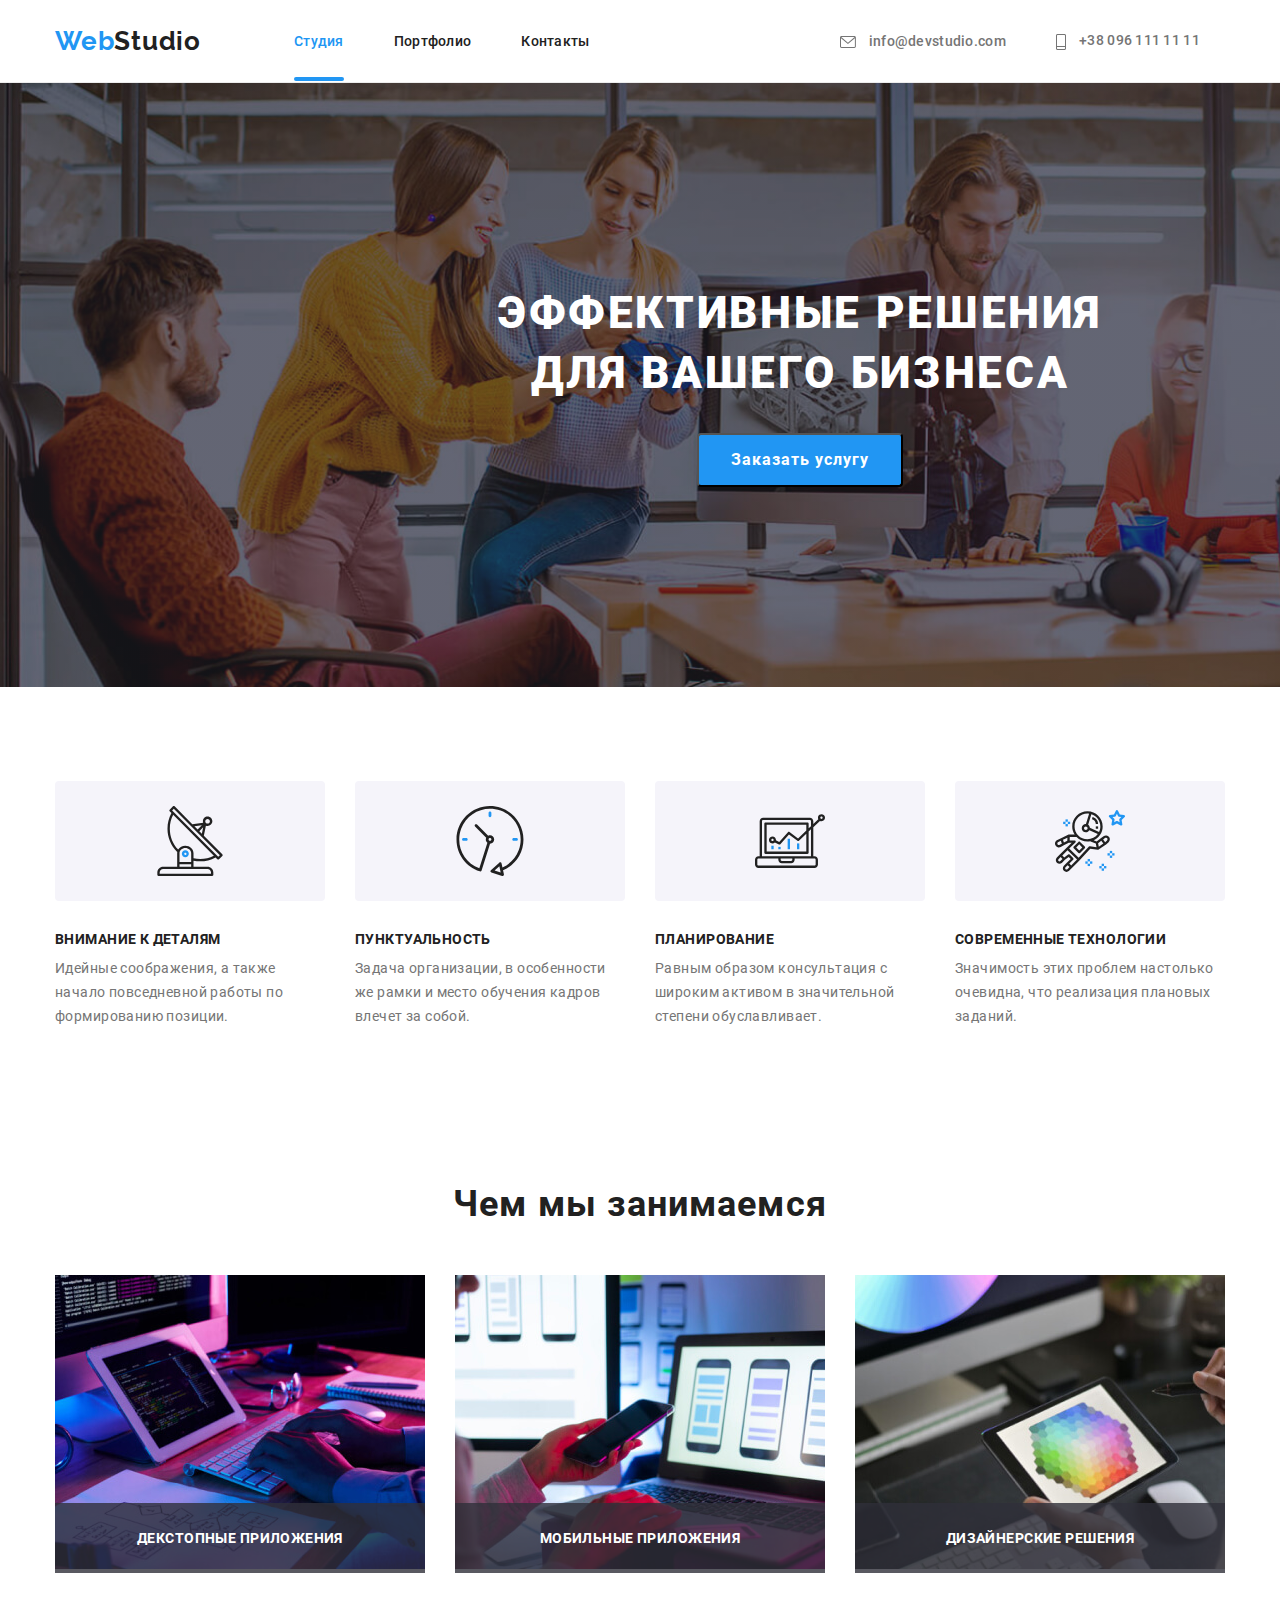
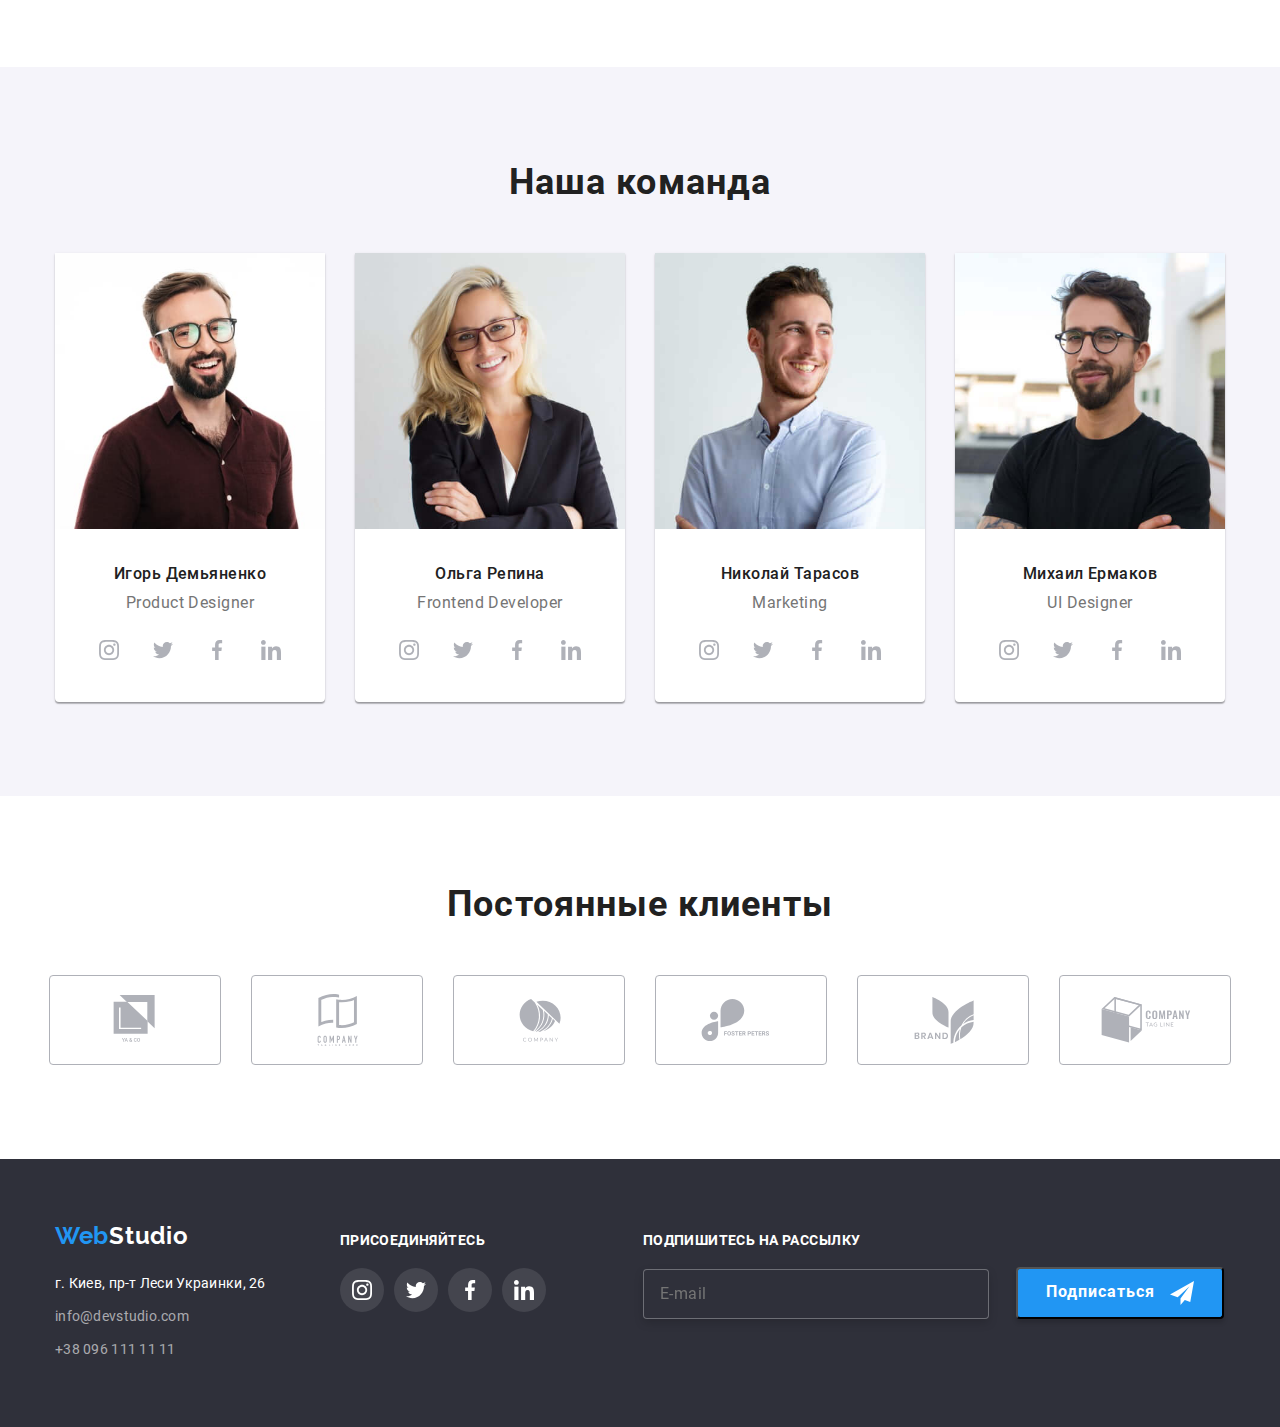
==== commit e9d01669: "Update index.html" ====
--- a/index.html
+++ b/index.html
@@ -19,7 +19,7 @@
         <span class="logo-web">Web</span><span class="logo-s">Studio</span> 
         </a>
     </div> 
-        <button type="button" class="menu-button is-open" 
+        <button type="button" class="menu-button" 
         aria-expanded="false"
         data-menu-button
         >
@@ -216,10 +216,9 @@
 
                 <picture class="activity-list-picture">
             <sourse
-            srcset="./images/activity/pc_.jpg 1x, ./images/activity/pc_2x.jpg 2x"
+            src="./images/activity/pc.jpg 1x, images/activity/pc-2x.jpg 2x"
             media="(min-width: 1200px)">
-            <img class="activity-list-img" src="./images/activity/pc_.jpg" alt="специалист пишет алгоритм" width="370"
-            height="294"/>
+            <img class="activity-list-img" src="./images/activity/pc.jpg" alt="специалист пишет алгоритм">
                 </picture>
             <p class="activity-list-description">Декстопные приложения</p>
     </div> 
@@ -230,10 +229,9 @@
 
                 <picture class="activity-list-picture">
             <sourse
-            srcset="./images/activity/s_phone_.jpg 1x, ./images/activity/s_phone_2x.jpg 2x"
+            srcset="./images/activity/s_phone.jpg 1x, ./images/activity/s_phone-2x.jpg 2x"
             media="(min-width: 1200px)">
-            <img class="activity-list-img" src="./images/activity/s_phone_.jpg" alt="специалист адаптирует инфу для мобильной версии" width="370"
-            height="294"/>
+            <img class="activity-list-img" src="./images/activity/s_phone.jpg" alt="специалист адаптирует инфу для мобильной версии">
                 </picture>
             <p class="activity-list-description">Мобильные приложения</p>
     </div>
@@ -244,11 +242,10 @@
 
                 <picture class="activity-list-picture">
             <sourse
-            srcset="./images/activity/table_.jpg 1x, ./images/activity/table_2x.jpg 2x"
+            srcset="./images/activity/table.jpg 1x, ./images/activity/table-2x.jpg 2x"
             media="(min-width: 1200px)">
 
-            <img class="activity-list-img" src="./images/activity/table_.jpg" alt="специалист разрабатывает дизайн" width="370"
-            height="294"/>
+            <img class="activity-list-img" src="./images/activity/table.jpg" alt="специалист разрабатывает дизайн">
                 </picture>
             <p class="activity-list-description">Дизайнерские решения</p>
       
@@ -271,6 +268,7 @@
     <ul class="team-list">
         <li class="team-list-item">
         <article class="team-card">
+
             <picture class="team-picture">
                 <source
                 srcset="./images/team/igor-demyanenko.jpg 1x, ./images/team/igor-demyanenko@2x.jpg 2x"
@@ -281,7 +279,7 @@
                 <source
                 srcset="./images/team/demyanenko.jpg 1x, ./images/team/demyanenko.jpg 2x"
                 media="(min-width: 1200px)">
-            <img class="team-member-img" src="./images/team/demyanenko.jpg" alt="разработчик продукта" />
+            <img class="team-member-img" src="./images/team/demyanenko.jpg" alt="разработчик продукта">
             </picture>
             <h3 class="team-member-name">Игорь Демьяненко</h3>
             <p class="team-member-prof" lang="en">Product Designer</p>
@@ -338,7 +336,7 @@
                 <source
                 srcset="./images/team/repina.jpg 1x, ./images/team/repina-2x.jpg 2x"
                 media="(min-width: 1200px)">
-            <img class="team-member-img" src="./images/team/repina.jpg" alt="разработчик"/>
+            <img class="team-member-img" src="./images/team/repina.jpg" alt="разработчик">
             </picture>
             <h3 class="team-member-name">Ольга Репина</h3>
             <p class="team-member-prof" lang="en">Frontend Developer</p>
@@ -453,7 +451,7 @@
                  <source
                  srcset="./images/team/ermakov.jpg 1x, ./images/team/ermakov.jpg 2x"
                  media="(min-width: 1200px)">
-            <img class="team-member-img" src="./images/team/ermakov.jpg" alt="дизайнер" />
+            <img class="team-member-img" src="./images/team/ermakov.jpg" alt="дизайнер">
         </picture>  
             <h3 class="team-member-name">Михаил Ермаков</h3>
             <p class="team-member-prof" lang="en">UI Designer</p>
@@ -503,11 +501,10 @@
 </div>
 </section>
 
+<!--clients-->
 
 <section class="clients">
     <div class="container">
-
-<!--clients-->
 
 <h2 class="clients-title">Постоянные клиенты</h2>
 
--- a/css/main.min.css
+++ b/css/main.min.css
@@ -1,2 +1,2 @@
-.visually-hidden{position:absolute !important;clip:rect(1px 1px 1px 1px);clip:rect(1px, 1px, 1px, 1px);padding:0 !important;border:0 !important;height:1px !important;width:1px !important;overflow:hidden}:root{--main-color:  #212121;--accent-color: #2196F3;--white-color: #fff;--filters-color: #F5F4FA;--second-color: #757575;--icon-color: #AFB1B8;--footer-color: #2F303A;--header-line-color: #ECECEC;--portfolio-border-color: #EEEEEE;--outline-color: #000;--main-font: "Roboto";--second-font: "Raleway";--card-set-gap: 30px}body{color:var(--main-color);font:var(--main-font)}.address,.contacts{font-style:normal}html{-webkit-box-sizing:border-box;box-sizing:border-box}*,*::before,*::after{-webkit-box-sizing:inherit;box-sizing:inherit;margin:0;padding:0}h1,h2,h3,h4,h5,h6,p{margin:0}img{max-width:100%;height:auto}.container{width:100%;padding:0 15px;margin-left:auto;margin-right:auto}@media screen and (min-width: 480px){.container{max-width:480px;padding:0 15px;margin:0 auto}}@media screen and (min-width: 768px){.container{max-width:768px;padding:0 15px}}@media screen and (min-width: 1200px){.container{max-width:1200px;padding:0 15px}}@media screen and (min-width: 320px) and (max-width: 767px){.social-list{padding:0;margin:0;display:-webkit-box;display:-ms-flexbox;display:flex;-webkit-box-pack:center;-ms-flex-pack:center;justify-content:center;margin-left:auto;margin-right:auto}.social-list-item{display:-webkit-box;display:-ms-flexbox;display:flex;-webkit-box-align:center;-ms-flex-align:center;align-items:center;margin-bottom:30px}.social-list-item:not(:last-child){margin-right:10px}.social-list-link{display:-webkit-box;display:-ms-flexbox;display:flex;-webkit-box-pack:center;-ms-flex-pack:center;justify-content:center;-webkit-box-align:center;-ms-flex-align:center;align-items:center;width:44px;height:44px;border-radius:50%;background-color:transparent;-webkit-transition:250ms cubic-bezier(0.4, 0, 0.2, 1);transition:250ms cubic-bezier(0.4, 0, 0.2, 1)}.social-list-link:hover,.social-list-link:focus{background-color:var(--accent-color)}.social-list-icon{width:20px;height:20px;fill:var(--icon-color);-webkit-transition:250ms cubic-bezier(0.4, 0, 0.2, 1);transition:250ms cubic-bezier(0.4, 0, 0.2, 1)}.social-list-icon:hover,.social-list-icon:focus{fill:var(--white-color)}}@media screen and (min-width: 768px){.social-list{padding:0;margin:0;display:-webkit-box;display:-ms-flexbox;display:flex;-webkit-box-pack:center;-ms-flex-pack:center;justify-content:center;margin-left:auto;margin-right:auto;margin-bottom:30px}.social-list-item{display:-webkit-box;display:-ms-flexbox;display:flex;-webkit-box-align:center;-ms-flex-align:center;align-items:center}.social-list-item:not(:last-child){margin-right:10px}.social-list-link{display:-webkit-box;display:-ms-flexbox;display:flex;-webkit-box-pack:center;-ms-flex-pack:center;justify-content:center;-webkit-box-align:center;-ms-flex-align:center;align-items:center;width:44px;height:44px;border-radius:50%;background-color:var(--white-color);-webkit-transition:250ms cubic-bezier(0.4, 0, 0.2, 1);transition:250ms cubic-bezier(0.4, 0, 0.2, 1)}.social-list-link:hover,.social-list-link:focus{background-color:var(--accent-color)}.social-list-icon{width:20px;height:20px;fill:var(--icon-color);-webkit-transition:250ms cubic-bezier(0.4, 0, 0.2, 1);transition:250ms cubic-bezier(0.4, 0, 0.2, 1)}.social-list-icon:hover,.social-list-icon:focus{fill:var(--white-color)}}@media screen and (min-width: 1200px){.social-list{padding:0;margin:0;display:-webkit-box;display:-ms-flexbox;display:flex;-webkit-box-pack:center;-ms-flex-pack:center;justify-content:center;margin-left:auto;margin-right:auto;margin-bottom:30px}.social-list-item{display:-webkit-box;display:-ms-flexbox;display:flex;-webkit-box-align:center;-ms-flex-align:center;align-items:center}.social-list-item:not(:last-child){margin-right:10px}.social-list-link{display:-webkit-box;display:-ms-flexbox;display:flex;-webkit-box-pack:center;-ms-flex-pack:center;justify-content:center;-webkit-box-align:center;-ms-flex-align:center;align-items:center;width:44px;height:44px;border-radius:50%;background-color:var(--white-color);-webkit-transition:250ms cubic-bezier(0.4, 0, 0.2, 1);transition:250ms cubic-bezier(0.4, 0, 0.2, 1)}.social-list-link:hover,.social-list-link:focus{background-color:var(--accent-color)}.social-list-icon{width:20px;height:20px;fill:var(--icon-color);-webkit-transition:250ms cubic-bezier(0.4, 0, 0.2, 1);transition:250ms cubic-bezier(0.4, 0, 0.2, 1)}.social-list-icon:hover,.social-list-icon:focus{fill:var(--white-color)}}@media screen and (min-width: 320px) and (max-width: 767px){.address-top{display:block;text-align:center;margin-left:auto;text-decoration:none;font-style:normal}.address-mail,.address-tel{display:block;margin:0;padding:0;text-align:center;font-family:var(--main-font);font-weight:500;font-size:18px;line-height:1.167;letter-spacing:0.02em;color:var(--second-color);text-decoration:none;-webkit-transition:250ms cubic-bezier(0.4, 0, 0.2, 1);transition:250ms cubic-bezier(0.4, 0, 0.2, 1)}.address-mail:hover,.address-mail:focus,.address-tel:hover,.address-tel:focus{color:var(--accent-color)}.address-mail{margin-bottom:16px}.address-mail-icon{margin:0;padding:0;width:14px;height:10px;fill:var(--second-color);margin-right:10px;vertical-align:middle}.address-tel-icon{margin:0;padding:0;width:10px;height:14px;fill:var(--second-color);margin-right:10px;vertical-align:middle}.address-mail:hover .address-mail-icon,.address-mail:focus .address-mail-icon,.address-tel:hover .address-tel-icon,.address-tel:focus .address-tel-icon{fill:var(--accent-color)}}@media screen and (min-width: 768px){.address-top{-webkit-box-align:center;-ms-flex-align:center;align-items:center;text-decoration:none;font-style:normal;display:block}.address-mail,.address-tel{margin:0;padding:0;display:block;-webkit-box-align:center;-ms-flex-align:center;align-items:center;font-family:var(--main-font);font-weight:500;font-size:12px;line-height:1.167;letter-spacing:0.02em;color:var(--second-color);text-decoration:none;-webkit-transition:250ms cubic-bezier(0.4, 0, 0.2, 1);transition:250ms cubic-bezier(0.4, 0, 0.2, 1)}.address-mail:hover,.address-mail:focus,.address-tel:hover,.address-tel:focus{color:var(--accent-color)}.address-tel{padding-bottom:21px}.address-mail{margin-bottom:10px;padding-top:21px}.address-mail-icon{margin:0;padding:0;width:14px;height:10px;fill:var(--second-color);margin-right:10px;vertical-align:middle}.address-tel-icon{margin:0;padding:0;width:10px;height:14px;fill:var(--second-color);margin-right:10px;vertical-align:middle}.address-mail:hover .address-mail-icon,.address-mail:focus .address-mail-icon,.address-tel:hover .address-tel-icon,.address-tel:focus .address-tel-icon{fill:var(--accent-color)}}@media screen and (min-width: 1200px){.address-top{display:-webkit-box;display:-ms-flexbox;display:flex;-webkit-box-align:center;-ms-flex-align:center;align-items:center;-webkit-box-pack:end;-ms-flex-pack:end;justify-content:flex-end;margin-left:auto;text-decoration:none;font-style:normal}.site-nav,.address-top{display:-webkit-box;display:-ms-flexbox;display:flex}.address-mail,.address-tel{display:inline-block;padding-top:32px;padding-bottom:32px;-webkit-box-align:center;-ms-flex-align:center;align-items:center;vertical-align:middle;font-family:var(--main-font);font-weight:500;font-size:14px;line-height:1.142;letter-spacing:0.02em;color:var(--second-color);text-decoration:none;-webkit-transition:250ms cubic-bezier(0.4, 0, 0.2, 1);transition:250ms cubic-bezier(0.4, 0, 0.2, 1)}.address-mail:hover,.address-mail:focus,.address-tel:hover,.address-tel:focus{color:var(--accent-color)}.address-tel{margin-bottom:0px}.address-mail{margin-right:50px;margin-top:0px;margin-bottom:0px}.address-mail-icon{margin:0;padding:0;width:16px;height:12px;fill:var(--second-color);margin-right:10px;vertical-align:middle}.address-tel-icon{margin:0;padding:0;width:10px;height:16px;fill:var(--second-color);margin-right:10px;vertical-align:middle}.address-mail:hover .address-mail-icon,.address-mail:focus .address-mail-icon,.address-tel:hover .address-tel-icon,.address-tel:focus .address-tel-icon{fill:var(--accent-color)}}@media screen and (min-width: 320px) and (max-width: 767px){.contacts-list{padding:0;margin:0;list-style-type:none}.contacts-list-link-mail,.contacts-list-link-tel{font-family:var(--main-font);font-weight:400;font-size:14px;line-height:1.714;letter-spacing:0.02em;text-decoration:none;color:rgba(255,255,255,0.6);display:block;margin-top:9px;margin-bottom:0;-webkit-transition:250ms cubic-bezier(0.4, 0, 0.2, 1);transition:250ms cubic-bezier(0.4, 0, 0.2, 1)}.contacts-list-link-mail:hover,.contacts-list-link-mail:focus,.contacts-list-link-tel:hover,.contacts-list-link-tel:focus{color:var(--accent-color)}.contacts-list-link-address{font-family:var(--main-font);font-weight:400;font-size:14px;line-height:1.714;letter-spacing:0.02em;text-decoration:none;color:var(--white-color);display:block;margin:0;padding:0;-webkit-transition:250ms cubic-bezier(0.4, 0, 0.2, 1);transition:250ms cubic-bezier(0.4, 0, 0.2, 1)}.contacts-list-link-address:hover,.contacts-list-link-address:focus{color:var(--accent-color)}}@media screen and (min-width: 768px){.contacts-list{padding:0;margin:0;list-style-type:none}.contacts-list-link-mail,.contacts-list-link-tel{font-family:var(--main-font);font-weight:400;font-size:14px;line-height:1.714;letter-spacing:0.02em;text-decoration:none;color:rgba(255,255,255,0.6);display:block;margin-top:9px;margin-bottom:0;-webkit-transition:250ms cubic-bezier(0.4, 0, 0.2, 1);transition:250ms cubic-bezier(0.4, 0, 0.2, 1)}.contacts-list-link-mail:hover,.contacts-list-link-mail:focus,.contacts-list-link-tel:hover,.contacts-list-link-tel:focus{color:var(--accent-color)}.contacts-list-link-address{font-family:var(--main-font);font-weight:400;font-size:14px;line-height:1.714;letter-spacing:0.02em;text-decoration:none;color:var(--white-color);display:block;margin:0;padding:0;-webkit-transition:250ms cubic-bezier(0.4, 0, 0.2, 1);transition:250ms cubic-bezier(0.4, 0, 0.2, 1)}.contacts-list-link-address:hover,.contacts-list-link-address:focus{color:var(--accent-color)}}@media screen and (min-width: 1200px){.contacts-list{padding:0;margin:0;list-style-type:none;text-align:left}.contacts-list-link-mail,.contacts-list-link-tel{font-family:var(--main-font);font-weight:400;font-size:14px;line-height:1.714;letter-spacing:0.02em;text-decoration:none;color:rgba(255,255,255,0.6);display:block;margin-top:9px;margin-bottom:0;-webkit-transition:250ms cubic-bezier(0.4, 0, 0.2, 1);transition:250ms cubic-bezier(0.4, 0, 0.2, 1)}.contacts-list-link-mail:hover,.contacts-list-link-mail:focus,.contacts-list-link-tel:hover,.contacts-list-link-tel:focus{color:var(--accent-color)}.contacts-list-link-address{font-family:var(--main-font);font-weight:400;font-size:14px;line-height:1.714;letter-spacing:0.02em;text-decoration:none;color:var(--white-color);display:block;margin:0;padding:0;-webkit-transition:250ms cubic-bezier(0.4, 0, 0.2, 1);transition:250ms cubic-bezier(0.4, 0, 0.2, 1)}.contacts-list-link-address:hover,.contacts-list-link-address:focus{color:var(--accent-color)}}@media screen and (min-width: 320px) and (max-width: 767px){.header{-webkit-box-align:center;-ms-flex-align:center;align-items:center;display:-webkit-box;display:-ms-flexbox;display:flex;border-bottom:1px solid var(--header-line-color)}.header-line{display:inline-block;position:relative}.address-top,.site-nav{display:block}.site-nav{min-width:99px}.menu-button{width:40px;height:40px;display:-webkit-box;display:-ms-flexbox;display:flex;-webkit-box-pack:center;-ms-flex-pack:center;justify-content:center;-webkit-box-align:center;-ms-flex-align:center;align-items:center;position:absolute;top:14px;right:8px;background-color:var(--white-color);border:1px solid rgba(0,0,0,0.1);border-radius:50%;cursor:pointer;-webkit-transition:250ms cubic-bezier(0.4, 0, 0.2, 1);transition:250ms cubic-bezier(0.4, 0, 0.2, 1)}.menu-icon{display:-webkit-box;display:-ms-flexbox;display:flex;-webkit-box-align:center;-ms-flex-align:center;align-items:center;-webkit-box-pack:center;-ms-flex-pack:center;justify-content:center;width:40px;height:40px;background-color:var(--white-color)}.menu-icon:hover,.menu-icon:focus{fill:var(--accent-color);outline:none}.menu-button .icon-close-menu{display:none}.menu-button.is-open .icon-close-menu{display:block}.menu-button.is-open .icon-menu{display:none}.menu-container{display:none;position:absolute;top:100%;left:0;width:100%;text-align:center;padding:60px 130px;font-size:18px;line-height:1.167;letter-spacing:0.02em;font-weight:500;z-index:1;background-color:white;-webkit-box-shadow:0px 4px 8px rgba(0,0,0,0.04),0px 2px 4px rgba(0,0,0,0.08),0px 1px 3px rgba(0,0,0,0.16);box-shadow:0px 4px 8px rgba(0,0,0,0.04),0px 2px 4px rgba(0,0,0,0.08),0px 1px 3px rgba(0,0,0,0.16)}.menu-container.is-open{display:block}.site-nav-list{display:block;text-align:center;padding-top:0px;padding-bottom:0px;margin:0;list-style-type:none}.site-nav-list:last-child{margin-right:0}.site-nav-list-item{-webkit-box-align:center;-ms-flex-align:center;align-items:center;list-style-type:none;margin-bottom:40px}.site-nav-list-item:last-child{margin-bottom:60px}.site-nav-list-link{font-family:var(--main-font);font-weight:500;font-size:18px;line-height:1.167;letter-spacing:0.02em;color:var(--main-color);text-decoration:none;-webkit-transition:250ms cubic-bezier(0.4, 0, 0.2, 1);transition:250ms cubic-bezier(0.4, 0, 0.2, 1);padding-top:0px;padding-bottom:0px;position:relative;display:block}.site-nav-list-link:hover,.site-nav-list-link:focus{color:var(--accent-color)}.is-current::before{content:'';font-size:40px;border-radius:2px;background-color:var(--accent-color);height:4px;width:100%;position:absolute;margin-top:28px;left:0%;display:block}.site-nav-list-link.is-current{color:var(--accent-color);text-decoration:none}.site-nav-list-link:hover:before,.site-nav-list-link:focus:before{content:'';font-size:40px;border-radius:2px;background-color:var(--accent-color);height:4px;width:100%;position:absolute;margin-top:28px;left:0%;display:block}.logo-web{font-family:var(--second-font);font-weight:700;font-size:24px;line-height:1.167;letter-spacing:0.03em;color:var(--accent-color)}.logo-s{font-family:var(--second-font);font-weight:700;font-size:24px;line-height:1.167;letter-spacing:0.03em;color:var(--main-color);margin-right:93px}.logo-link{display:block;padding-top:23px;padding-bottom:23px;font-family:var(--second-font);font-weight:700;font-size:24px;line-height:1.167;letter-spacing:0.03em;text-decoration:none;-webkit-transition:250ms cubic-bezier(0.4, 0, 0.2, 1);transition:250ms cubic-bezier(0.4, 0, 0.2, 1)}.logo-link:hover,.logo-link:focus{color:var(--accent-color)}}@media screen and (min-width: 768px){.header{-webkit-box-align:center;-ms-flex-align:center;align-items:center;display:-webkit-box;display:-ms-flexbox;display:flex;border-bottom:1px solid var(--header-line-color)}.header-line{display:-webkit-box;display:-ms-flexbox;display:flex}.menu-container{display:-webkit-box;display:-ms-flexbox;display:flex}.menu-button{display:none}.logo-link-cont{display:block}.site-nav-list{display:-webkit-box;display:-ms-flexbox;display:flex;-webkit-box-align:center;-ms-flex-align:center;align-items:center;padding:0;margin:0;list-style-type:none}.site-nav-list-item{margin-right:50px;-webkit-box-align:center;-ms-flex-align:center;align-items:center;list-style-type:none}.site-nav-list-item:last-child{margin-right:60px}.site-nav-list-link{font-family:var(--main-font);font-weight:500;font-size:14px;line-height:1.142;letter-spacing:0.02em;color:var(--main-color);text-decoration:none;-webkit-transition:250ms cubic-bezier(0.4, 0, 0.2, 1);transition:250ms cubic-bezier(0.4, 0, 0.2, 1);position:relative;display:block;padding-top:32px;padding-bottom:32px}.site-nav-list-link:hover,.site-nav-list-link:focus{color:var(--accent-color)}.is-current::before{content:'';font-size:40px;border-radius:2px;background-color:var(--accent-color);height:4px;width:100%;position:absolute;top:76px;left:0;display:inline-block}.site-nav-list-link.is-current{color:var(--accent-color);text-decoration:none}.site-nav-list-link:hover:before,.site-nav-list-link:focus:before{content:'';font-size:40px;border-radius:2px;background-color:var(--accent-color);height:4px;width:100%;position:absolute;top:76px;left:0;display:inline-block}.logo-web{font-family:var(--second-font);font-weight:700;font-size:24px;line-height:1.167;letter-spacing:0.03em;color:var(--accent-color)}.logo-s{font-family:var(--second-font);font-weight:700;font-size:24px;line-height:1.167;letter-spacing:0.03em;color:var(--main-color);margin-right:93px}.logo-link{display:block;padding-top:23px;padding-bottom:23px;font-family:var(--second-font);font-weight:700;font-size:24px;line-height:1.167;letter-spacing:0.03em;text-decoration:none;-webkit-transition:250ms cubic-bezier(0.4, 0, 0.2, 1);transition:250ms cubic-bezier(0.4, 0, 0.2, 1)}.logo-link:hover,.logo-link:focus{color:var(--accent-color)}}@media screen and (min-width: 1200px){.header{-webkit-box-align:center;-ms-flex-align:center;align-items:center;display:-webkit-box;display:-ms-flexbox;display:flex;border-bottom:1px solid var(--header-line-color)}.header-line{display:-webkit-box;display:-ms-flexbox;display:flex}.menu-button{display:none}.site-nav{display:-webkit-box;display:-ms-flexbox;display:flex}.site-nav-list{display:-webkit-box;display:-ms-flexbox;display:flex;-webkit-box-align:center;-ms-flex-align:center;align-items:center;padding:0;margin:0;list-style-type:none}.site-nav-list-item{margin-right:50px;-webkit-box-align:center;-ms-flex-align:center;align-items:center;list-style-type:none}.site-nav-list-item:last-child{margin-right:250px}.site-nav-list-link{font-family:var(--main-font);font-weight:500;font-size:14px;line-height:1.142;letter-spacing:0.02em;color:var(--main-color);text-decoration:none;-webkit-transition:250ms cubic-bezier(0.4, 0, 0.2, 1);transition:250ms cubic-bezier(0.4, 0, 0.2, 1);position:relative;display:block;padding-top:32px;padding-bottom:32px}.site-nav-list-link:hover,.site-nav-list-link:focus{color:var(--accent-color)}.is-current::before{content:'';font-size:40px;border-radius:2px;background-color:var(--accent-color);height:4px;width:100%;position:absolute;top:76px;left:0;display:inline-block}.site-nav-list-link.is-current{color:var(--accent-color);text-decoration:none}.site-nav-list-link:hover:before,.site-nav-list-link:focus:before{content:'';font-size:40px;border-radius:2px;background-color:var(--accent-color);height:4px;width:100%;position:absolute;top:76px;left:0;display:inline-block}.logo-web{font-family:var(--second-font);font-weight:700;font-size:26px;line-height:1.385;letter-spacing:0.03em;color:var(--accent-color)}.logo-s{font-family:var(--second-font);font-weight:700;font-size:26px;line-height:1.385;letter-spacing:0.03em;color:var(--main-color);margin-right:93px}.logo-link{display:inline-block;padding-top:23px;padding-bottom:23px;font-family:var(--second-font);font-weight:700;font-size:26px;line-height:1.385;letter-spacing:0.03em;text-decoration:none;-webkit-transition:250ms cubic-bezier(0.4, 0, 0.2, 1);transition:250ms cubic-bezier(0.4, 0, 0.2, 1)}.logo-link:hover,.logo-link:focus{color:var(--accent-color)}}.filters-list{padding:0;margin-bottom:50px;list-style-type:none;display:-webkit-box;display:-ms-flexbox;display:flex;text-align:center;-webkit-box-pack:start;-ms-flex-pack:start;justify-content:flex-start;-webkit-box-align:center;-ms-flex-align:center;align-items:center}.filters-products-btn,.filters-sites-btn,.filters-app-btn,.filters-design-btn,.filters-marketing-btn{font-family:var(--main-font);font-weight:500;font-size:16px;line-height:1.625;letter-spacing:0.03em;border-radius:4px;color:var(--main-color);background-color:transparent;border:transparent;padding-top:6px;padding-bottom:6px;padding-right:22px;padding-left:22px;-webkit-transition:250ms cubic-bezier(0.4, 0, 0.2, 1);transition:250ms cubic-bezier(0.4, 0, 0.2, 1)}.filters-products-btn:hover,.filters-sites-btn:hover,.filters-app-btn:hover,.filters-design-btn:hover,.filters-marketing-btn:hover{color:var(--white-color);background-color:var(--accent-color);-webkit-box-shadow:0px 3px 1px rgba(0,0,0,0.1),0px 1px 2px rgba(0,0,0,0.08),0px 2px 2px rgba(0,0,0,0.12);box-shadow:0px 3px 1px rgba(0,0,0,0.1),0px 1px 2px rgba(0,0,0,0.08),0px 2px 2px rgba(0,0,0,0.12);border-radius:4px}.filters-products-btn:focus,.filters-sites-btn:focus,.filters-app-btn:focus,.filters-design-btn:focus,.filters-marketing-btn:focus{color:var(--white-color);background-color:var(--accent-color);-webkit-box-shadow:0px 3px 1px rgba(0,0,0,0.1),0px 1px 2px rgba(0,0,0,0.08),0px 2px 2px rgba(0,0,0,0.12);box-shadow:0px 3px 1px rgba(0,0,0,0.1),0px 1px 2px rgba(0,0,0,0.08),0px 2px 2px rgba(0,0,0,0.12);border-radius:4px;outline:none}.filters-products-btn,.filters-sites-btn,.filters-app-btn,.filters-design-btn{margin-right:8px}.filters-marketing-btn{margin-right:0}@media screen and (min-width: 320px) and (max-width: 767px){.filters-list{-ms-flex-wrap:wrap;flex-wrap:wrap}.filters-products-btn,.filters-sites-btn,.filters-app-btn{margin-bottom:15px}}@media screen and (min-width: 768px){.filters-list{-ms-flex-wrap:wrap;flex-wrap:wrap;-webkit-box-pack:center;-ms-flex-pack:center;justify-content:center}.filters-products-btn,.filters-sites-btn,.filters-app-btn{margin-bottom:0px}.filters-products-btn,.filters-sites-btn,.filters-app-btn,.filters-design-btn,.filters-marketing-btn{font-family:var(--main-font);font-weight:500;font-size:16px;line-height:1.625;letter-spacing:0.03em;border-radius:4px;color:var(--main-color);background-color:var(--filters-color);border:var(--filters-color)}}@media screen and (min-width: 1200px){.filters-list{-ms-flex-wrap:nowrap;flex-wrap:nowrap}}.products{margin:0;padding-top:54px;padding-bottom:54px}.products-title{padding:0;margin:0;font-family:var(--main-font);font-weight:700;font-size:18px;line-height:2;letter-spacing:0.06em;color:var(--main-color);text-align:left}.products-types-definition{font-family:var(--main-font);font-weight:400;font-size:16px;line-height:1.185;letter-spacing:0.03em;color:var(--second-color);margin-top:4px;text-align:left}.products-types-list{padding:0;margin:0;list-style-type:none;text-align:center;margin-right:auto;margin-left:auto}.products-types-list-item{margin-bottom:30px;max-width:450px;margin-right:auto;margin-left:auto;border:1px solid var(--portfolio-border-color)}.products-card-content{padding:20px 24px 24px 20px}.products-types-img-link{text-decoration:none;display:inline-block;-webkit-transition:250ms cubic-bezier(0.4, 0, 0.2, 1);transition:250ms cubic-bezier(0.4, 0, 0.2, 1)}.products-types-img-link:hover{-webkit-transform:translateY(0%);transform:translateY(0%);border:1px solid var(--portfolio-border-color);-webkit-box-sizing:border-box;box-sizing:border-box;-webkit-box-shadow:0px 1px 1px rgba(0,0,0,0.12),0px 4px 4px rgba(0,0,0,0.06),1px 4px 6px rgba(0,0,0,0.16);box-shadow:0px 1px 1px rgba(0,0,0,0.12),0px 4px 4px rgba(0,0,0,0.06),1px 4px 6px rgba(0,0,0,0.16)}.products-types-img-link:focus{-webkit-transform:translateY(0%);transform:translateY(0%);-webkit-box-shadow:0px 1px 1px rgba(0,0,0,0.12),0px 4px 4px rgba(0,0,0,0.06),1px 4px 6px rgba(0,0,0,0.16);box-shadow:0px 1px 1px rgba(0,0,0,0.12),0px 4px 4px rgba(0,0,0,0.06),1px 4px 6px rgba(0,0,0,0.16)}.prod-img-cont{position:relative;overflow:hidden}.products-over-text{background:rgba(33,150,243,0.9);padding:77px 24px;font-family:var(--main-font);font-style:normal;font-weight:400;font-size:18px;line-height:1.555;letter-spacing:0.03em;color:var(--white-color);position:absolute;top:0;left:0;height:100%;-webkit-transform:translateY(100%);transform:translateY(100%);-webkit-transition:250ms cubic-bezier(0.4, 0, 0.2, 1);transition:250ms cubic-bezier(0.4, 0, 0.2, 1)}.products-types-img-link:hover .products-over-text,.products-types-img-link:focus .products-over-text{-webkit-transform:translateY(0%);transform:translateY(0%)}@media screen and (min-width: 320px) and (max-width: 767px){.products{margin:0;padding-top:54px;padding-bottom:54px}}@media screen and (min-width: 768px){.products{margin:0;padding-top:60px;padding-bottom:60px}.products-types-list{padding:0;margin:0;margin-left:calc(-1 * var(--card-set-gap));margin-top:calc(-1 * var(--card-set-gap));list-style-type:none;display:-webkit-box;display:-ms-flexbox;display:flex;-ms-flex-wrap:wrap;flex-wrap:wrap}.products-types-list-item{-ms-flex-preferred-size:calc(100% / 2 - var(--card-set-gap));flex-basis:calc(100% / 2 - var(--card-set-gap));margin-left:var(--card-set-gap);margin-top:var(--card-set-gap);border:1px solid var(--portfolio-border-color)}.prod-img-cont{position:relative;overflow:hidden}.products-over-text{background:rgba(33,150,243,0.9);padding:49px 23px;font-family:var(--main-font);font-style:normal;font-weight:400;font-size:18px;line-height:1.555;letter-spacing:0.03em;color:var(--white-color);position:absolute;top:0;left:0;height:100%;-webkit-transform:translateY(100%);transform:translateY(100%);-webkit-transition:250ms cubic-bezier(0.4, 0, 0.2, 1);transition:250ms cubic-bezier(0.4, 0, 0.2, 1)}.products-types-img-link:hover .products-over-text,.products-types-img-link:focus .products-over-text{-webkit-transform:translateY(0%);transform:translateY(0%)}}@media screen and (min-width: 1200px){.products{margin:0;padding-top:94px;padding-bottom:94px}.products-types-list{padding:0;margin:0;margin-left:calc(-1 * var(--card-set-gap));margin-top:calc(-1 * var(--card-set-gap));list-style-type:none;display:-webkit-box;display:-ms-flexbox;display:flex;-ms-flex-wrap:wrap;flex-wrap:wrap}.products-types-list-item{-ms-flex-preferred-size:calc(100% / 3 - var(--card-set-gap));flex-basis:calc(100% / 3 - var(--card-set-gap));margin-left:var(--card-set-gap);margin-top:var(--card-set-gap);border:1px solid var(--portfolio-border-color)}.prod-img-cont{position:relative;overflow:hidden}.products-over-text{background:rgba(33,150,243,0.9);padding:63px 24px;font-family:var(--main-font);font-style:normal;font-weight:400;font-size:18px;line-height:1.555;letter-spacing:0.03em;color:var(--white-color);position:absolute;top:0;left:0;height:100%;-webkit-transform:translateY(100%);transform:translateY(100%);-webkit-transition:250ms cubic-bezier(0.4, 0, 0.2, 1);transition:250ms cubic-bezier(0.4, 0, 0.2, 1)}.products-types-img-link:hover .products-over-text,.products-types-img-link:focus .products-over-text{-webkit-transform:translateY(0%);transform:translateY(0%)}}.slogan{margin-left:auto;margin-right:auto}.slogan-btn-order{padding-top:10px;padding-bottom:10px;padding-right:32px;padding-left:32px;margin-bottom:118px;font-family:var(--main-font);font-weight:700;font-size:16px;line-height:1.875;display:inline-block;-webkit-box-align:center;-ms-flex-align:center;align-items:center;text-align:center;letter-spacing:0.06em;color:var(--white-color);background:var(--accent-color);-webkit-box-shadow:0px 4px 4px rgba(0,0,0,0.15);box-shadow:0px 4px 4px rgba(0,0,0,0.15);border-radius:4px}.slogan-title{font-family:var(--main-font);font-weight:900;font-size:26px;line-height:1.615;letter-spacing:0.06em;text-align:center;text-transform:uppercase;color:var(--white-color);margin-bottom:30px}@media screen and (min-device-pixel-ratio: 2) and (min-width: 320px) and (max-width: 767px), screen and (-webkit-min-device-pixel-ratio: 2) and (min-width: 320px) and (max-width: 767px), screen and (min-resolution: 192dpi) and (min-width: 320px) and (max-width: 767px), screen and (min-resolution: 2dppx) and (min-width: 320px) and (max-width: 767px){.slogan{background-image:-webkit-gradient(linear, left top, left bottom, from(rgba(47,48,58,0.4)), to(rgba(47,48,58,0.4))),url(../../images/bc/background-slogan-mob-2x.jpg);background-image:linear-gradient(rgba(47,48,58,0.4), rgba(47,48,58,0.4)),url(../../images/bc/background-slogan-mob-2x.jpg)}}@media screen and (min-width: 320px) and (max-width: 767px){.slogan{padding-top:118px;text-align:center;background-image:-webkit-gradient(linear, left top, left bottom, from(rgba(47,48,58,0.4)), to(rgba(47,48,58,0.4))),url(../../images/bc/background-slogan-mob.jpg);background-image:linear-gradient(rgba(47,48,58,0.4), rgba(47,48,58,0.4)),url(../../images/bc/background-slogan-mob.jpg);background-repeat:no-repeat;background-position:center top;background-size:480px 400px}.is-hidden{opacity:0;visibility:hidden;pointer-events:none;-webkit-transition:250ms cubic-bezier(0.4, 0, 0.2, 1);transition:250ms cubic-bezier(0.4, 0, 0.2, 1)}.slogan-btn-order-close{width:30px;height:30px;display:-webkit-box;display:-ms-flexbox;display:flex;-webkit-box-pack:center;-ms-flex-pack:center;justify-content:center;-webkit-box-align:center;-ms-flex-align:center;align-items:center;position:absolute;top:8px;right:8px;background-color:var(--white-color);border:1px solid rgba(0,0,0,0.1);border-radius:50%;cursor:pointer;-webkit-transition:250ms cubic-bezier(0.4, 0, 0.2, 1);transition:250ms cubic-bezier(0.4, 0, 0.2, 1)}.close-window{width:18px;height:18px}.slogan-btn-order-close:hover .close-window,.slogan-btn-order-close:focus .close-window{width:18px;height:18px;fill:var(--accent-color)}.modal{position:absolute;top:50%;left:50%;-webkit-transform:translate(-50%, -50%) scale(1);transform:translate(-50%, -50%) scale(1);width:450px;height:609px;background-color:var(--white-color);padding-left:40px;padding-right:40px;padding-top:40px;padding-bottom:40px;-webkit-transition:250ms cubic-bezier(0.4, 0, 0.2, 1);transition:250ms cubic-bezier(0.4, 0, 0.2, 1);-webkit-box-shadow:0 1px 3px rgba(0,0,0,0.12),0 1px 1px rgba(0,0,0,0.14),0 2px 1px rgba(0,0,0,0.2);box-shadow:0 1px 3px rgba(0,0,0,0.12),0 1px 1px rgba(0,0,0,0.14),0 2px 1px rgba(0,0,0,0.2);border-radius:4px}.modal-text{font-family:var(--main-font);font-style:normal;font-weight:bold;font-size:20px;line-height:1,5px;text-align:center;letter-spacing:0.03em;color:var(--main-color);margin-bottom:12px}.modal__form{display:block;-webkit-box-orient:vertical;-webkit-box-direction:normal;-ms-flex-direction:column;flex-direction:column}.modal__form-field{display:block;margin-bottom:10px;text-align:left;font-family:var(--main-font);font-style:normal;font-weight:normal;font-size:12px;line-height:1.17;letter-spacing:0.01em;color:var(--second-color)}.modal__form-field-comment{display:block;text-align:left;font-family:var(--main-font);font-style:normal;font-weight:normal;font-size:12px;line-height:1.17;letter-spacing:0.01em;color:var(--second-color)}.modal__form-input-wrapper{position:relative;display:block;margin-top:4px}.modal__form-input{width:100%;height:40px;border:1px solid rgba(33,33,33,0.2);border-radius:4px;padding-left:42px;-webkit-transition:250ms cubic-bezier(0.4, 0, 0.2, 1);transition:250ms cubic-bezier(0.4, 0, 0.2, 1)}.modal__form-input:focus{outline:none;border-color:var(--accent-color)}.modal__form-input:focus+.modal__form-icon{fill:var(--accent-color)}.modal__form-icon{position:absolute;top:50%;left:12px;-webkit-transform:translateY(-50%);transform:translateY(-50%);display:block;width:18px;height:18px;-webkit-transition:50ms cubic-bezier(0.4, 0, 0.2, 1);transition:50ms cubic-bezier(0.4, 0, 0.2, 1)}.modal-icon{width:18px;height:18px}.modal-icon:hover,.modal-icon:focus{fill:var(--accent-color)}.modal__form-message{width:100%;height:120px;border:1px solid rgba(33,33,33,0.2);border-radius:4px;padding:12px 16px;margin-top:4px;margin-bottom:20px;resize:none;-webkit-transition:250ms cubic-bezier(0.4, 0, 0.2, 1);transition:250ms cubic-bezier(0.4, 0, 0.2, 1)}.modal__form-message:focus{outline:none;border-color:var(--accent-color)}.modal__form-policy-text{padding:0;margin-top:20px;margin-bottom:30px;color:var(--second-color);font-family:var(--main-font);font-weight:400;font-style:normal;font-size:12px;line-height:1.167;letter-spacing:0.03em}.modal__form-policy-text::before{display:inline-block;width:12px;height:12px;outline:1px solid var(--outline-color);content:"";margin-right:10px;font-family:var(--main-font);font-style:normal;font-weight:400;font-size:12px;line-height:1.167;letter-spacing:0.03em;color:var(--second-color)}.modal__form-policy:checked+.modal__form-policy-text::before{background-color:var(--accent-color);outline:1px solid var(--accent-color);border:1px solid var(--accent-color);background-position:center;vertical-align:middle;background-image:url("../images/icon_check.svg")}.modal__form-btn{padding-top:10px;padding-bottom:10px;padding-right:56px;padding-left:56px;margin-top:30px;font-family:var(--main-font);font-weight:700;font-size:16px;line-height:1.875;display:inline-block;-webkit-box-align:center;-ms-flex-align:center;align-items:center;text-align:center;letter-spacing:0.06em;color:var(--white-color);background:var(--accent-color);-webkit-box-shadow:0px 4px 4px rgba(0,0,0,0.15);box-shadow:0px 4px 4px rgba(0,0,0,0.15);border-radius:4px;border:var(--accent-color);-webkit-transition:250ms cubic-bezier(0.4, 0, 0.2, 1);transition:250ms cubic-bezier(0.4, 0, 0.2, 1)}.modal__form-btn:hover,.modal__form-btn:focus{background-color:var(--accent-color);color:var(--white-color)}.modal-deal{color:var(--accent-color)}.modal-deal:hover,.modal-deal:focus{color:var(--accent-color)}}@media screen and (min-width: 768px){.slogan{padding-top:118px;text-align:center;background-image:-webkit-gradient(linear, left top, left bottom, from(rgba(47,48,58,0.4)), to(rgba(47,48,58,0.4))),url(../../images/bc/background-slogan-table.jpg);background-image:linear-gradient(rgba(47,48,58,0.4), rgba(47,48,58,0.4)),url(../../images/bc/background-slogan-table.jpg);background-repeat:no-repeat;background-position:center top;background-size:768px 400px}.is-hidden{opacity:0;visibility:hidden;pointer-events:none;-webkit-transition:250ms cubic-bezier(0.4, 0, 0.2, 1);transition:250ms cubic-bezier(0.4, 0, 0.2, 1)}.slogan-btn-order-close{width:30px;height:30px;display:-webkit-box;display:-ms-flexbox;display:flex;-webkit-box-pack:center;-ms-flex-pack:center;justify-content:center;-webkit-box-align:center;-ms-flex-align:center;align-items:center;position:absolute;top:8px;right:8px;background-color:var(--white-color);border:1px solid rgba(0,0,0,0.1);border-radius:50%;cursor:pointer;-webkit-transition:250ms cubic-bezier(0.4, 0, 0.2, 1);transition:250ms cubic-bezier(0.4, 0, 0.2, 1)}.close-window{width:18px;height:18px}.slogan-btn-order-close:hover .close-window,.slogan-btn-order-close:focus .close-window{width:18px;height:18px;fill:var(--accent-color)}.modal{position:absolute;top:50%;left:50%;-webkit-transform:translate(-50%, -50%) scale(1);transform:translate(-50%, -50%) scale(1);width:450px;height:609px;background-color:var(--white-color);padding-left:40px;padding-right:40px;padding-top:40px;padding-bottom:40px;-webkit-transition:250ms cubic-bezier(0.4, 0, 0.2, 1);transition:250ms cubic-bezier(0.4, 0, 0.2, 1);-webkit-box-shadow:0 1px 3px rgba(0,0,0,0.12),0 1px 1px rgba(0,0,0,0.14),0 2px 1px rgba(0,0,0,0.2);box-shadow:0 1px 3px rgba(0,0,0,0.12),0 1px 1px rgba(0,0,0,0.14),0 2px 1px rgba(0,0,0,0.2);border-radius:4px}.modal-text{font-family:var(--main-font);font-style:normal;font-weight:bold;font-size:20px;line-height:1,5px;text-align:center;letter-spacing:0.03em;color:var(--main-color);margin-bottom:12px}.modal__form{display:block;-webkit-box-orient:vertical;-webkit-box-direction:normal;-ms-flex-direction:column;flex-direction:column}.modal__form-field{display:block;margin-bottom:10px;text-align:left;font-family:var(--main-font);font-style:normal;font-weight:normal;font-size:12px;line-height:1.17;letter-spacing:0.01em;color:var(--second-color)}.modal__form-field-comment{display:block;text-align:left;font-family:var(--main-font);font-style:normal;font-weight:normal;font-size:12px;line-height:1.17;letter-spacing:0.01em;color:var(--second-color)}.modal__form-input-wrapper{position:relative;display:block;margin-top:4px}.modal__form-input{width:100%;height:40px;border:1px solid rgba(33,33,33,0.2);border-radius:4px;padding-left:42px;-webkit-transition:250ms cubic-bezier(0.4, 0, 0.2, 1);transition:250ms cubic-bezier(0.4, 0, 0.2, 1)}.modal__form-input:focus{outline:none;border-color:var(--accent-color)}.modal__form-input:focus+.modal__form-icon{fill:var(--accent-color)}.modal__form-icon{position:absolute;top:50%;left:12px;-webkit-transform:translateY(-50%);transform:translateY(-50%);display:block;width:18px;height:18px;-webkit-transition:50ms cubic-bezier(0.4, 0, 0.2, 1);transition:50ms cubic-bezier(0.4, 0, 0.2, 1)}.modal-icon{width:18px;height:18px}.modal-icon:hover,.modal-icon:focus{fill:var(--accent-color)}.modal__form-message{width:100%;height:120px;border:1px solid rgba(33,33,33,0.2);border-radius:4px;padding:12px 16px;margin-top:4px;margin-bottom:20px;resize:none;-webkit-transition:250ms cubic-bezier(0.4, 0, 0.2, 1);transition:250ms cubic-bezier(0.4, 0, 0.2, 1)}.modal__form-message:focus{outline:none;border-color:var(--accent-color)}.modal__form-policy-text{padding:0;margin-top:20px;margin-bottom:30px;color:var(--second-color);font-family:var(--main-font);font-weight:400;font-style:normal;font-size:12px;line-height:1.167;letter-spacing:0.03em}.modal__form-policy-text::before{display:inline-block;width:12px;height:12px;outline:1px solid var(--outline-color);content:"";margin-right:10px;font-family:var(--main-font);font-style:normal;font-weight:400;font-size:12px;line-height:1.167;letter-spacing:0.03em;color:var(--second-color)}.modal__form-policy:checked+.modal__form-policy-text::before{background-color:var(--accent-color);outline:1px solid var(--accent-color);border:1px solid var(--accent-color);background-position:center;vertical-align:middle;background-image:url("../images/icon_check.svg")}.modal__form-btn{padding-top:10px;padding-bottom:10px;padding-right:56px;padding-left:56px;margin-top:30px;font-family:var(--main-font);font-weight:700;font-size:16px;line-height:1.875;display:inline-block;-webkit-box-align:center;-ms-flex-align:center;align-items:center;text-align:center;letter-spacing:0.06em;color:var(--white-color);background:var(--accent-color);-webkit-box-shadow:0px 4px 4px rgba(0,0,0,0.15);box-shadow:0px 4px 4px rgba(0,0,0,0.15);border-radius:4px;border:var(--accent-color);-webkit-transition:250ms cubic-bezier(0.4, 0, 0.2, 1);transition:250ms cubic-bezier(0.4, 0, 0.2, 1)}.modal__form-btn:hover,.modal__form-btn:focus{background-color:var(--accent-color);color:var(--white-color)}.modal-deal{color:var(--accent-color)}.modal-deal:hover,.modal-deal:focus{color:var(--accent-color)}}@media screen and (min-device-pixel-ratio: 2) and (min-width: 768px), screen and (-webkit-min-device-pixel-ratio: 2) and (min-width: 768px), screen and (min-resolution: 192dpi) and (min-width: 768px), screen and (min-resolution: 2dppx) and (min-width: 768px){.slogan{background-image:-webkit-gradient(linear, left top, left bottom, from(rgba(47,48,58,0.4)), to(rgba(47,48,58,0.4))),url(../../images/bc/background-slogan-table-2x.jpg);background-image:linear-gradient(rgba(47,48,58,0.4), rgba(47,48,58,0.4)),url(../../images/bc/background-slogan-table-2x.jpg)}}@media screen and (min-width: 1200px){.slogan{margin-top:0;padding-top:200px;text-align:center;background-image:-webkit-gradient(linear, left top, left bottom, from(rgba(47,48,58,0.4)), to(rgba(47,48,58,0.4))),url(../../images/bc/background-slogan.jpg);background-image:linear-gradient(rgba(47,48,58,0.4), rgba(47,48,58,0.4)),url(../../images/bc/background-slogan.jpg);background-repeat:no-repeat;background-size:cover;background-position:center;width:1600px;margin-left:auto;margin-right:auto}.slogan-title{font-family:var(--main-font);font-weight:900;font-size:44px;line-height:1.364;letter-spacing:0.06em;text-align:center;text-transform:uppercase;color:var(--white-color);margin-bottom:30px}.slogan-btn-order{padding-top:10px;padding-bottom:10px;padding-right:32px;padding-left:32px;margin-bottom:200px;font-family:var(--main-font);font-weight:700;font-style:normal;font-size:16px;line-height:1.875;display:inline-block;-webkit-box-align:center;-ms-flex-align:center;align-items:center;text-align:center;letter-spacing:0.06em;color:var(--white-color);background:var(--accent-color);-webkit-box-shadow:0px 4px 4px rgba(0,0,0,0.15);box-shadow:0px 4px 4px rgba(0,0,0,0.15);border-radius:4px}.is-hidden{opacity:0;visibility:hidden;pointer-events:none;-webkit-transition:250ms cubic-bezier(0.4, 0, 0.2, 1);transition:250ms cubic-bezier(0.4, 0, 0.2, 1)}.slogan-btn-order-close{width:30px;height:30px;display:-webkit-box;display:-ms-flexbox;display:flex;-webkit-box-pack:center;-ms-flex-pack:center;justify-content:center;-webkit-box-align:center;-ms-flex-align:center;align-items:center;position:absolute;top:8px;right:8px;background-color:var(--white-color);border:1px solid rgba(0,0,0,0.1);border-radius:50%;cursor:pointer;-webkit-transition:250ms cubic-bezier(0.4, 0, 0.2, 1);transition:250ms cubic-bezier(0.4, 0, 0.2, 1)}.close-window{width:18px;height:18px}.slogan-btn-order-close:hover .close-window,.slogan-btn-order-close:focus .close-window{width:18px;height:18px;fill:var(--accent-color)}.modal{position:absolute;top:50%;left:50%;-webkit-transform:translate(-50%, -50%) scale(1);transform:translate(-50%, -50%) scale(1);width:528px;height:581px;background-color:var(--white-color);padding-left:40px;padding-right:40px;padding-top:40px;padding-bottom:40px;-webkit-transition:250ms cubic-bezier(0.4, 0, 0.2, 1);transition:250ms cubic-bezier(0.4, 0, 0.2, 1);-webkit-box-shadow:0 1px 3px rgba(0,0,0,0.12),0 1px 1px rgba(0,0,0,0.14),0 2px 1px rgba(0,0,0,0.2);box-shadow:0 1px 3px rgba(0,0,0,0.12),0 1px 1px rgba(0,0,0,0.14),0 2px 1px rgba(0,0,0,0.2);border-radius:4px}.modal-text{font-family:var(--main-font);font-style:normal;font-weight:bold;font-size:20px;line-height:23px;text-align:center;letter-spacing:0.03em;color:var(--main-color);margin-bottom:12px}.modal__form{display:block;-webkit-box-orient:vertical;-webkit-box-direction:normal;-ms-flex-direction:column;flex-direction:column}.modal__form-field{display:block;margin-bottom:10px;text-align:left;font-family:var(--main-font);font-style:normal;font-weight:normal;font-size:12px;line-height:1.17;letter-spacing:0.01em;color:var(--second-color)}.modal__form-field-comment{display:block;text-align:left;font-family:var(--main-font);font-style:normal;font-weight:normal;font-size:12px;line-height:1.17;letter-spacing:0.01em;color:var(--second-color)}.modal__form-input-wrapper{position:relative;display:block;margin-top:4px}.modal__form-input{width:100%;height:40px;border:1px solid rgba(33,33,33,0.2);border-radius:4px;padding-left:42px;-webkit-transition:250ms cubic-bezier(0.4, 0, 0.2, 1);transition:250ms cubic-bezier(0.4, 0, 0.2, 1)}.modal__form-input:focus{outline:none;border-color:var(--accent-color)}.modal__form-input:focus+.modal__form-icon{fill:var(--accent-color)}.modal__form-icon{position:absolute;top:50%;left:12px;-webkit-transform:translateY(-50%);transform:translateY(-50%);display:block;width:18px;height:18px;-webkit-transition:50ms cubic-bezier(0.4, 0, 0.2, 1);transition:50ms cubic-bezier(0.4, 0, 0.2, 1)}.modal-icon{width:18px;height:18px}.modal-icon:hover,.modal-icon:focus{fill:var(--accent-color)}.modal__form-message{width:100%;height:120px;border:1px solid rgba(33,33,33,0.2);border-radius:4px;padding:12px 16px;margin-top:4px;margin-bottom:20px;resize:none;-webkit-transition:250ms cubic-bezier(0.4, 0, 0.2, 1);transition:250ms cubic-bezier(0.4, 0, 0.2, 1)}.modal__form-message:focus{outline:none;border-color:var(--accent-color)}.modal__form-policy-text{padding:0;margin-top:20px;margin-bottom:30px;color:var(--second-color);font-family:var(--main-font);font-style:normal;font-weight:normal;font-size:14px;line-height:1.714;letter-spacing:0.03em}.modal__form-policy-text::before{display:inline-block;width:14px;height:14px;outline:1px solid var(--outline-color);content:"";margin-right:10px;font-family:var(--main-font);font-style:normal;font-weight:normal;font-size:14px;line-height:1.714;letter-spacing:0.03em;color:var(--second-color)}.modal__form-policy:checked+.modal__form-policy-text::before{background-color:var(--accent-color);outline:1px solid var(--accent-color);border:1px solid var(--accent-color);background-position:center;vertical-align:middle;background-image:url("../images/icon_check.svg")}.modal__form-btn{padding-top:10px;padding-bottom:10px;padding-right:56px;padding-left:56px;margin-top:30px;font-family:var(--main-font);font-weight:700;font-size:16px;line-height:1.875;display:inline-block;-webkit-box-align:center;-ms-flex-align:center;align-items:center;text-align:center;letter-spacing:0.06em;color:var(--white-color);background:var(--accent-color);-webkit-box-shadow:0px 4px 4px rgba(0,0,0,0.15);box-shadow:0px 4px 4px rgba(0,0,0,0.15);border-radius:4px;border:var(--accent-color);-webkit-transition:250ms cubic-bezier(0.4, 0, 0.2, 1);transition:250ms cubic-bezier(0.4, 0, 0.2, 1)}.modal__form-btn:hover,.modal__form-btn:focus{background-color:var(--accent-color);color:var(--white-color)}.modal-deal{color:var(--accent-color)}.modal-deal:hover,.modal-deal:focus{color:var(--accent-color)}}@media screen and (min-width: 1200px) and (min-device-pixel-ratio: 2) and (min-width: 1200px), screen and (min-width: 1200px) and (-webkit-min-device-pixel-ratio: 2) and (min-width: 1200px), screen and (min-width: 1200px) and (min-resolution: 192dpi) and (min-width: 1200px), screen and (min-width: 1200px) and (min-resolution: 2dppx) and (min-width: 1200px){.slogan{background-image:-webkit-gradient(linear, left top, left bottom, from(rgba(47,48,58,0.4)), to(rgba(47,48,58,0.4))),url(../../images/bc/background-slogan-2x.jpg);background-image:linear-gradient(rgba(47,48,58,0.4), rgba(47,48,58,0.4)),url(../../images/bc/background-slogan-2x.jpg)}}@media screen and (min-width: 320px) and (max-width: 767px){.advantages-list{padding:0;margin:0;list-style-type:none;margin:0}.advantages-list-title{margin-bottom:10px;text-align:center}.advantages-list-item{margin-bottom:30px;max-width:450px}.advantages-section{padding-top:60px}.advantages-list-title{font-family:var(--main-font);font-weight:700;font-size:14px;line-height:1.143;letter-spacing:0.03em;text-transform:uppercase;color:var(--main-color)}.advantages-description{font-family:var(--main-font);font-weight:400;font-size:14px;line-height:1.714;letter-spacing:0.03em;color:var(--second-color)}.advantages-icon{text-align:center;width:450px;height:120px;margin-bottom:30px}.advantages-list-icon{width:70px;height:70px}}@media screen and (min-device-pixel-ratio: 2) and (min-width: 320px) and (max-width: 767px), screen and (-webkit-min-device-pixel-ratio: 2) and (min-width: 320px) and (max-width: 767px), screen and (min-resolution: 192dpi) and (min-width: 320px) and (max-width: 767px), screen and (min-resolution: 2dppx) and (min-width: 320px) and (max-width: 767px){.advantages-list{padding:0;margin:0;list-style-type:none;margin-right:auto;margin-left:auto}.advantages-list-title{margin-bottom:10px;text-align:center}.advantages-list-item{margin-bottom:30px;width:450px}.advantages-section{padding-top:60px}.advantages-list-title{font-family:var(--main-font);font-weight:700;font-size:14px;line-height:1.143;letter-spacing:0.03em;text-transform:uppercase;color:var(--main-color)}.advantages-description{font-family:var(--main-font);font-weight:400;font-size:14px;line-height:1.714;letter-spacing:0.03em;color:var(--second-color)}.advantages-icon{text-align:center;width:450px;height:120px;margin-bottom:30px}.advantages-list-icon{width:70px;height:70px}}@media screen and (min-width: 768px){.advantages-list{padding:0;margin:0;list-style-type:none;margin-right:auto;margin-left:auto;display:-webkit-box;display:-ms-flexbox;display:flex;-ms-flex-wrap:wrap;flex-wrap:wrap}.advantages-list-title{margin-bottom:10px}.advantages-list-item{margin-bottom:30px;max-width:354px;-ms-flex-preferred-size:calc(100% / 2 - var(--card-set-gap));flex-basis:calc(100% / 2 - var(--card-set-gap));margin-left:var(--card-set-gap);margin-top:var(--card-set-gap)}.advantages-list-item:first-child{margin-left:0px}.advantages-list-item.plan{margin-left:0px;margin-bottom:0px}.advantages-list-item.tech{margin-bottom:0px}.advantages-section{padding-top:60px}.advantages-list-title{font-family:var(--main-font);font-weight:700;font-size:14px;line-height:1.143;letter-spacing:0.03em;text-transform:uppercase;color:var(--main-color)}.advantages-description{font-family:var(--main-font);font-weight:400;font-size:14px;line-height:1.714;letter-spacing:0.03em;color:var(--second-color)}.advantages-icon{display:-webkit-box;display:-ms-flexbox;display:flex;-webkit-box-pack:center;-ms-flex-pack:center;justify-content:center;-webkit-box-align:center;-ms-flex-align:center;align-items:center;width:354px;height:120px;background:var(--filters-color);border-radius:4px;margin-bottom:30px}.advantages-list-icon{width:70px;height:70px}}@media screen and (min-device-pixel-ratio: 2) and (min-width: 768px), screen and (-webkit-min-device-pixel-ratio: 2) and (min-width: 768px), screen and (min-resolution: 192dpi) and (min-width: 768px), screen and (min-resolution: 2dppx) and (min-width: 768px){.advantages-list{padding:0;margin:0;list-style-type:none;margin-right:auto;margin-left:auto;display:-webkit-box;display:-ms-flexbox;display:flex;-ms-flex-wrap:wrap;flex-wrap:wrap}.advantages-list-title{margin-bottom:10px}.advantages-list-item{margin-bottom:30px;width:354px;-ms-flex-preferred-size:calc(100% / 2 - var(--card-set-gap));flex-basis:calc(100% / 2 - var(--card-set-gap));margin-left:var(--card-set-gap);margin-top:var(--card-set-gap)}.advantages-list-item:first-child{margin-left:0px}.advantages-list-item.plan{margin-left:0px;margin-bottom:0px}.advantages-list-item.tech{margin-bottom:0px}.advantages-section{padding-top:60px}.advantages-list-title{font-family:var(--main-font);font-weight:700;font-size:14px;line-height:1.143;letter-spacing:0.03em;text-transform:uppercase;color:var(--main-color)}.advantages-description{font-family:var(--main-font);font-weight:400;font-size:14px;line-height:1.714;letter-spacing:0.03em;color:var(--second-color)}.advantages-icon{display:-webkit-box;display:-ms-flexbox;display:flex;-webkit-box-pack:center;-ms-flex-pack:center;justify-content:center;-webkit-box-align:center;-ms-flex-align:center;align-items:center;width:354px;height:120px;background:var(--filters-color);border-radius:4px;margin-bottom:30px}.advantages-list-icon{width:70px;height:70px}}@media screen and (min-width: 1200px){.advantages-list{padding:0;margin:0;list-style-type:none;display:-webkit-box;display:-ms-flexbox;display:flex;-ms-flex-wrap:wrap;flex-wrap:wrap}.advantages-list-title{margin-bottom:10px}.advantages-section{display:-webkit-box;display:-ms-flexbox;display:flex;-ms-flex-wrap:wrap;flex-wrap:wrap;padding-top:94px;margin-top:0px;margin-bottom:0px}.advantages-list-item{max-width:270px;margin-top:0px;margin-bottom:0px;-ms-flex-preferred-size:calc(100%/4-var(--card-set-gap));flex-basis:calc(100%/4-var(--card-set-gap));margin-left:var(--card-set-gap)}.advantages-list-item:first-child{margin-left:0px}.advantages-list-item.plan{margin-top:0px;margin-bottom:0px;margin-left:30px;max-width:270px}.advantages-list-item.tech{margin-top:0px;margin-bottom:0px;max-width:270px}.advantages-list-title{font-family:Roboto;font-weight:700;font-size:14px;line-height:1.143;letter-spacing:0.03em;text-transform:uppercase;color:var(--main-color);max-width:270px}.advantages-description{font-family:var(--main-font);font-weight:400;font-size:14px;line-height:1.714;letter-spacing:0.03em;color:var(--second-color);max-width:270px}.advantages-icon{margin:0;padding:0;display:-webkit-box;display:-ms-flexbox;display:flex;-webkit-box-pack:center;-ms-flex-pack:center;justify-content:center;-webkit-box-align:center;-ms-flex-align:center;align-items:center;width:270px;height:120px;background:var(--filters-color);border-radius:4px;margin-bottom:30px}.advantages-list-icon{width:70px;height:70px}}@media screen and (min-device-pixel-ratio: 2) and (min-width: 320px) and (max-width: 767px), screen and (-webkit-min-device-pixel-ratio: 2) and (min-width: 320px) and (max-width: 767px), screen and (min-resolution: 192dpi) and (min-width: 320px) and (max-width: 767px), screen and (min-resolution: 2dppx) and (min-width: 320px) and (max-width: 767px){.activity-section{display:none}}@media screen and (min-width: 320px) and (max-width: 767px){.activity-section{display:none}}@media screen and (min-width: 768px){.activity-section{display:none}}@media screen and (min-device-pixel-ratio: 2) and (min-width: 768px), screen and (-webkit-min-device-pixel-ratio: 2) and (min-width: 768px), screen and (min-resolution: 192dpi) and (min-width: 768px), screen and (min-resolution: 2dppx) and (min-width: 768px){.activity-section{display:none}}@media screen and (min-width: 1200px){.activity-section{display:-webkit-box;display:-ms-flexbox;display:flex;padding-top:94px;padding-bottom:94px}.activity-title{margin-bottom:50px;font-family:var(--main-font);font-weight:700;font-size:36px;line-height:1.167;text-align:center;letter-spacing:0.03em;color:var(--main-color)}.activity-list{padding:0;margin:0;list-style-type:none;display:-webkit-box;display:-ms-flexbox;display:flex;-ms-flex-wrap:wrap;flex-wrap:wrap;margin-left:-30px}.activity-list-item{-ms-flex-preferred-size:calc(100%/3-30px);flex-basis:calc(100%/3-30px);margin-left:30px}.activity-list-container{position:relative}.activity-list-description{font-family:var(--main-font);font-style:normal;font-weight:700;font-size:14px;line-height:1.143;text-align:center;letter-spacing:0.03em;text-transform:uppercase;color:var(--white-color);background:rgba(47,48,58,0.8);padding:27px 82px;width:100%;position:absolute;bottom:0;left:0}}@media screen and (min-width: 320px) and (max-width: 767px){.team-section{margin-top:0;padding-top:60px;padding-bottom:60px;background-color:transparent;text-align:center}.team-title{font-family:var(--main-font);font-weight:700;font-size:28px;line-height:1.179;text-align:center;letter-spacing:0.03em;color:var(--main-color);margin-bottom:30px}.team-list{padding:0;margin:0;list-style-type:none;text-align:center;margin-right:auto;margin-left:auto}.team-list-item{margin-bottom:30px;max-width:450px;margin-right:auto;margin-left:auto;background-color:transparent;-webkit-box-shadow:0px 1px 3px rgba(0,0,0,0.12),0px 1px 1px rgba(0,0,0,0.14),0px 2px 1px rgba(0,0,0,0.2);box-shadow:0px 1px 3px rgba(0,0,0,0.12),0px 1px 1px rgba(0,0,0,0.14),0px 2px 1px rgba(0,0,0,0.2);border-radius:0px 0px 4px 4px}.team-list-item:last-child{margin-bottom:0px}.team-member-name{margin-top:0px;margin-left:auto;margin-right:auto;margin-bottom:10px;padding-top:30px;font-family:var(--main-font);font-weight:500;font-size:16px;line-height:1.188;text-align:center;letter-spacing:0.03em;color:var(--main-color)}.team-member-prof{margin-top:0px;margin-left:auto;margin-right:auto;margin-bottom:16px;font-family:var(--main-font);font-weight:400;font-size:16px;line-height:1.188;text-align:center;letter-spacing:0.03em;color:var(--second-color)}}@media screen and (min-width: 768px){.team-section{margin-top:0;padding-top:60px;padding-bottom:60px;background-color:var(--filters-color)}.team-title{font-family:var(--main-font);font-weight:700;font-size:28px;line-height:1.179;text-align:center;letter-spacing:0.03em;color:var(--main-color);margin-bottom:30px}.team-list{padding:0;margin:0;list-style-type:none;margin-left:calc(-1 * var(--card-set-gap));margin-top:calc(-1 * var(--card-set-gap));display:-webkit-box;display:-ms-flexbox;display:flex;-ms-flex-wrap:wrap;flex-wrap:wrap}.team-list-item{-ms-flex-preferred-size:calc(100% / 2 - var(--card-set-gap));flex-basis:calc(100% / 2 - var(--card-set-gap));margin-left:var(--card-set-gap);margin-top:var(--card-set-gap);background-color:var(--white-color);-webkit-box-shadow:0px 1px 3px rgba(0,0,0,0.12),0px 1px 1px rgba(0,0,0,0.14),0px 2px 1px rgba(0,0,0,0.2);box-shadow:0px 1px 3px rgba(0,0,0,0.12),0px 1px 1px rgba(0,0,0,0.14),0px 2px 1px rgba(0,0,0,0.2);border-radius:0px 0px 4px 4px}.team-member-name{margin-top:0px;margin-left:auto;margin-right:auto;margin-bottom:10px;padding-top:30px;font-family:var(--main-font);font-weight:500;font-size:16px;line-height:1.188;text-align:center;letter-spacing:0.03em;color:var(--main-color)}.team-member-prof{margin-top:0px;margin-left:auto;margin-right:auto;margin-bottom:16px;font-family:var(--main-font);font-weight:400;font-size:16px;line-height:1.188;text-align:center;letter-spacing:0.03em;color:var(--second-color)}}@media screen and (min-width: 1200px){.team-section{margin-top:0;padding-top:94px;padding-bottom:94px;background-color:var(--filters-color)}.team-title{font-family:var(--main-font);font-weight:700;font-size:36px;line-height:1.167;text-align:center;letter-spacing:0.03em;color:var(--main-color);margin-bottom:50px}.team-list{padding:0;margin:0;list-style-type:none;margin-left:calc(-1 * var(--card-set-gap));margin-top:calc(-1 * var(--card-set-gap));display:-webkit-box;display:-ms-flexbox;display:flex;-ms-flex-wrap:wrap;flex-wrap:wrap}.team-list-item{-ms-flex-preferred-size:calc(100% / 4 - var(--card-set-gap));flex-basis:calc(100% / 4 - var(--card-set-gap));margin-left:var(--card-set-gap);margin-top:var(--card-set-gap);background-color:var(--white-color);-webkit-box-shadow:0px 1px 3px rgba(0,0,0,0.12),0px 1px 1px rgba(0,0,0,0.14),0px 2px 1px rgba(0,0,0,0.2);box-shadow:0px 1px 3px rgba(0,0,0,0.12),0px 1px 1px rgba(0,0,0,0.14),0px 2px 1px rgba(0,0,0,0.2);border-radius:0px 0px 4px 4px}.team-member-name{margin-top:0px;margin-left:auto;margin-right:auto;margin-bottom:10px;padding-top:30px;font-family:var(--main-font);font-weight:500;font-size:16px;line-height:1.188;text-align:center;letter-spacing:0.03em;color:var(--main-color)}.team-member-prof{margin-top:0px;margin-left:auto;margin-right:auto;margin-bottom:16px;font-family:var(--main-font);font-weight:400;font-size:16px;line-height:1.188;text-align:center;letter-spacing:0.03em;color:var(--second-color)}}@media screen and (min-width: 320px) and (max-width: 767px){.clients{margin-top:0;padding-top:60px;padding-bottom:60px;background-color:transparent;margin-left:auto;margin-right:auto}.clients-title{font-family:var(--main-font);font-weight:700;font-size:28px;line-height:1.179;text-align:center;letter-spacing:0.03em;color:var(--main-color);margin-bottom:30px}.clients-list{padding:0;margin:0;list-style-type:none;-webkit-box-pack:center;-ms-flex-pack:center;justify-content:center;-webkit-box-align:center;-ms-flex-align:center;align-items:center;margin-left:calc(-1 * var(--card-set-gap));margin-top:calc(-1 * var(--card-set-gap));display:-webkit-box;display:-ms-flexbox;display:flex;-ms-flex-wrap:wrap;flex-wrap:wrap}.clients-list-icon{max-width:210px;height:90px;fill:var(--icon-color);-webkit-transition:250ms cubic-bezier(0.4, 0, 0.2, 1);transition:250ms cubic-bezier(0.4, 0, 0.2, 1)}.clients-list-item{-ms-flex-preferred-size:calc(100% / 2 - var(--card-set-gap));flex-basis:calc(100% / 2 - var(--card-set-gap));margin-left:var(--card-set-gap);margin-top:var(--card-set-gap)}.clients-list-link{display:-webkit-box;display:-ms-flexbox;display:flex;-webkit-box-pack:center;-ms-flex-pack:center;justify-content:center;-webkit-box-align:center;-ms-flex-align:center;align-items:center;max-width:210px;height:90px;border:1px solid var(--icon-color);-webkit-box-sizing:border-box;box-sizing:border-box;border-radius:4px;background-color:var(--white-color);-webkit-transition:250ms cubic-bezier(0.4, 0, 0.2, 1);transition:250ms cubic-bezier(0.4, 0, 0.2, 1)}.clients-list-link:focus,.clients-list-link:hover{border:1px solid var(--accent-color);-webkit-box-sizing:border-box;box-sizing:border-box;border-radius:4px}.clients-list-link:hover .clients-list-icon,.clients-list-link:focus .clients-list-icon{fill:var(--accent-color)}}@media screen and (min-width: 768px){.clients{margin-top:0;padding-top:60px;padding-bottom:60px;background-color:transparent;margin-left:auto;margin-right:auto}.clients-title{font-family:var(--main-font);font-weight:700;font-size:28px;line-height:1.179;text-align:center;letter-spacing:0.03em;color:var(--main-color);margin-bottom:30px}.clients-list{padding:0;margin:0;list-style-type:none;-webkit-box-pack:center;-ms-flex-pack:center;justify-content:center;-webkit-box-align:center;-ms-flex-align:center;align-items:center;margin-left:calc(-1 * var(--card-set-gap));margin-top:calc(-1 * var(--card-set-gap));display:-webkit-box;display:-ms-flexbox;display:flex;-ms-flex-wrap:wrap;flex-wrap:wrap}.clients-list-icon{max-width:226px;height:90px;fill:var(--icon-color);-webkit-transition:250ms cubic-bezier(0.4, 0, 0.2, 1);transition:250ms cubic-bezier(0.4, 0, 0.2, 1)}.clients-list-item{-ms-flex-preferred-size:calc(100% / 3 - var(--card-set-gap));flex-basis:calc(100% / 3 - var(--card-set-gap));margin-left:var(--card-set-gap);margin-top:var(--card-set-gap)}.clients-list-link{display:-webkit-box;display:-ms-flexbox;display:flex;-webkit-box-pack:center;-ms-flex-pack:center;justify-content:center;-webkit-box-align:center;-ms-flex-align:center;align-items:center;max-width:226px;height:90px;border:1px solid var(--icon-color);-webkit-box-sizing:border-box;box-sizing:border-box;border-radius:4px;background-color:var(--white-color);-webkit-transition:250ms cubic-bezier(0.4, 0, 0.2, 1);transition:250ms cubic-bezier(0.4, 0, 0.2, 1)}.clients-list-link:focus,.clients-list-link:hover{border:1px solid var(--accent-color);-webkit-box-sizing:border-box;box-sizing:border-box;border-radius:4px}.clients-list-link:hover .clients-list-icon,.clients-list-link:focus .clients-list-icon{fill:var(--accent-color)}}@media screen and (min-width: 1200px){.clients{margin-top:0;padding-top:87px;padding-bottom:94px;background-color:var(--white-color)}.clients-title{font-family:var(--main-font);font-weight:700;font-size:36px;line-height:1.167;text-align:center;letter-spacing:0.03em;color:var(--main-color);margin-bottom:50px}.clients-list{padding:0;margin:0;display:-webkit-box;display:-ms-flexbox;display:flex;-ms-flex-wrap:nowrap;flex-wrap:nowrap;list-style-type:none;-webkit-box-pack:center;-ms-flex-pack:center;justify-content:center;-webkit-box-align:center;-ms-flex-align:center;align-items:center;margin-left:auto;margin-right:auto}.clients-list-icon{max-width:170px;height:90px;fill:var(--icon-color);-webkit-transition:250ms cubic-bezier(0.4, 0, 0.2, 1);transition:250ms cubic-bezier(0.4, 0, 0.2, 1)}.clients-list-item{display:-webkit-box;display:-ms-flexbox;display:flex;-webkit-box-align:center;-ms-flex-align:center;align-items:center;max-width:170px}.clients-list-item:not(:last-child){margin-right:30px}.clients-list-link{display:-webkit-box;display:-ms-flexbox;display:flex;-webkit-box-pack:center;-ms-flex-pack:center;justify-content:center;-webkit-box-align:center;-ms-flex-align:center;align-items:center;max-width:170px;height:90px;border:1px solid var(--icon-color);-webkit-box-sizing:border-box;box-sizing:border-box;border-radius:4px;background-color:var(--white-color);-webkit-transition:250ms cubic-bezier(0.4, 0, 0.2, 1);transition:250ms cubic-bezier(0.4, 0, 0.2, 1)}.clients-list-link:focus,.clients-list-link:hover{border:1px solid var(--accent-color);-webkit-box-sizing:border-box;box-sizing:border-box;border-radius:4px}.clients-list-link:hover .clients-list-icon,.clients-list-link:focus .clients-list-icon{fill:var(--accent-color)}}.footer{background:var(--footer-color);margin:0;padding:0;padding-bottom:60px;padding-top:60px}.footer-info,.footer-info-soc{margin:0;padding:0;display:block;margin-bottom:60px;margin-left:auto;margin-right:auto}.footer-form-container{margin:0;padding:0;display:block;margin-left:auto;margin-right:auto}.footer-label{font-style:normal;font-size:14px;line-height:1.143;letter-spacing:0.03em;text-transform:uppercase;display:inline-block;color:var(--white-color);margin-left:auto;margin-right:auto;text-align:center}.form-group{-webkit-box-sizing:border-box;box-sizing:border-box;display:block;margin-left:auto;margin-right:auto;text-align:center}.footer-input{display:block;margin-left:auto;margin-right:auto;margin-top:20px;text-align:left;height:50px;min-width:300px;padding-left:16px;position:relative;border:1px solid rgba(255,255,255,0.3);-webkit-box-sizing:border-box;box-sizing:border-box;-webkit-filter:drop-shadow(0px 4px 4px rgba(0,0,0,0.15));filter:drop-shadow(0px 4px 4px rgba(0,0,0,0.15));border-radius:4px;background-color:var(--footer-color);font-style:normal;font-weight:normal;font-size:16px;line-height:1.25px;-webkit-box-align:center;-ms-flex-align:center;align-items:center;letter-spacing:0.03em;color:rgba(255,255,255,0.6)}.footer-input .footer-form-btn{display:block;margin-left:auto;margin-right:auto}.footer-form-btn{display:block;position:relative;margin-top:20px;margin-left:auto;margin-right:auto;text-align:center;-webkit-box-align:center;-ms-flex-align:center;align-items:center;cursor:pointer;min-width:200px;padding-top:8px;padding-bottom:10px;padding-left:28px;padding-right:28px;background-color:var(--accent-color);font-family:var(--main-font);font-style:normal;font-size:16px;line-height:1.88;letter-spacing:0.06em;color:var(--white-color);-webkit-box-shadow:0px 4px 4px rgba(0,0,0,0.15);box-shadow:0px 4px 4px rgba(0,0,0,0.15);border-radius:4px}.icon-send{margin:0;padding:0;width:24px;height:24px;fill:var(--white-color);margin-left:10px;vertical-align:middle}.address{display:block;margin-right:auto;margin-top:0px;margin-left:auto;margin-right:auto;text-align:center}.footer-logo-web{margin:0;padding:0;font-family:var(--second-font);font-weight:700;font-size:26px;line-height:1.385;letter-spacing:0.03em;color:var(--accent-color)}.footer-logo-s{margin:0;padding:0;font-family:var(--second-font);font-weight:700;font-size:24px;line-height:1.167;letter-spacing:0.03em;color:var(--white-color)}.footer-logo-link{font-family:var(--second-font);font-weight:700;font-size:24px;line-height:1.167;letter-spacing:0.03em;text-decoration:none;text-align:center;margin-bottom:20px;padding:0;display:block;-webkit-transition:250ms cubic-bezier(0.4, 0, 0.2, 1);transition:250ms cubic-bezier(0.4, 0, 0.2, 1)}.footer-logo-link:hover,.footer-logo-link:focus{color:var(--accent-color)}.footer-social-title{margin:0;padding:0;font-family:var(--main-font);font-weight:700;font-size:14px;line-height:1.143;letter-spacing:0.03em;text-align:left;text-transform:uppercase;color:var(--white-color);margin-bottom:20px;text-align:center}.footer-social-list{padding:0;margin:0;display:-webkit-box;display:-ms-flexbox;display:flex;-webkit-box-pack:center;-ms-flex-pack:center;justify-content:center;margin-left:auto;margin-right:auto}.footer-social-list-item{display:-webkit-box;display:-ms-flexbox;display:flex;-webkit-box-align:center;-ms-flex-align:center;align-items:center}.footer-social-list-item:not(:last-child){margin-right:10px}.footer-social-list-link{display:-webkit-box;display:-ms-flexbox;display:flex;-webkit-box-pack:center;-ms-flex-pack:center;justify-content:center;-webkit-box-align:center;-ms-flex-align:center;align-items:center;width:44px;height:44px;border-radius:50%;background-color:rgba(255,255,255,0.1);-webkit-transition:250ms cubic-bezier(0.4, 0, 0.2, 1);transition:250ms cubic-bezier(0.4, 0, 0.2, 1)}.footer-social-list-link:hover,.footer-social-list-link:focus{background-color:var(--accent-color)}.footer-social-list-icon{width:20px;height:20px;fill:var(--white-color)}.footer-social-list-link:hover .footer-social-list-icon,.footer-social-list-link:focus .footer-social-list-icon{fill:var(--white-color)}@media screen and (min-width: 768px){.footer{padding-left:60px;padding-right:80px}.footer-info,.footer-info-soc{margin:0;padding:0;display:inline-block;margin-right:165px}.footer-info-soc{margin-right:0px;position:relative;bottom:55px}.footer-social-title{margin:0;padding:0;font-family:var(--main-font);font-weight:700;font-size:14px;line-height:1.143;letter-spacing:0.03em;text-align:center;text-transform:uppercase;color:var(--white-color);margin-bottom:20px}.footer-form-container{margin:0;padding:0;display:block;margin-left:auto;margin-right:auto}.footer-label{font-style:normal;font-size:14px;line-height:1.143;letter-spacing:0.03em;text-transform:uppercase;display:inline-block;color:var(--white-color);margin-left:auto;margin-right:auto;text-align:center}.form-group{-webkit-box-sizing:border-box;box-sizing:border-box;display:block;margin-left:auto;margin-right:auto;text-align:center}.footer-input{display:block;margin-left:auto;margin-right:auto;margin-top:20px;text-align:left;height:50px;width:450px;padding-left:16px;position:relative;border:1px solid rgba(255,255,255,0.3);-webkit-box-sizing:border-box;box-sizing:border-box;-webkit-filter:drop-shadow(0px 4px 4px rgba(0,0,0,0.15));filter:drop-shadow(0px 4px 4px rgba(0,0,0,0.15));border-radius:4px;background-color:var(--footer-color);font-style:normal;font-weight:normal;font-size:16px;line-height:1.25px;-webkit-box-align:center;-ms-flex-align:center;align-items:center;letter-spacing:0.03em;color:rgba(255,255,255,0.6)}.footer-input .footer-form-btn{display:block;margin-left:auto;margin-right:auto}.footer-form-btn{display:block;position:relative;margin-top:20px;margin-left:auto;margin-right:auto;text-align:center;-webkit-box-align:center;-ms-flex-align:center;align-items:center;cursor:pointer;min-width:200px;padding-top:8px;padding-bottom:10px;padding-left:28px;padding-right:28px;background-color:var(--accent-color);font-family:var(--main-font);font-style:normal;font-size:16px;line-height:1.88;letter-spacing:0.06em;color:var(--white-color);-webkit-box-shadow:0px 4px 4px rgba(0,0,0,0.15);box-shadow:0px 4px 4px rgba(0,0,0,0.15);border-radius:4px}.icon-send{margin:0;padding:0;width:24px;height:24px;fill:var(--white-color);margin-left:10px;vertical-align:middle}}@media screen and (min-width: 1200px){.footer{background:var(--footer-color);margin:0;padding:0;padding-bottom:60px;padding-top:60px;display:-webkit-box;display:-ms-flexbox;display:flex}.footer-info,.footer-info-soc{margin:0;padding:0;display:inline-block;margin-right:70px;margin-bottom:0px;vertical-align:top}.footer-info-soc{margin-right:93px;margin-top:68px}.footer-form-container{margin:0;padding:0;margin-top:12px;display:inline-block}.footer-label{position:absolute;font-style:normal;font-weight:bold;font-size:14px;line-height:1.14;letter-spacing:0.03em;text-transform:uppercase;color:var(--white-color);text-align:left}.form-group{-webkit-box-sizing:border-box;box-sizing:border-box;position:absolute;display:inline-block}.footer-input{margin-top:20px;height:50px;width:346px;padding-left:16px;position:relative;vertical-align:middle;border:1px solid rgba(255,255,255,0.3);-webkit-box-sizing:border-box;box-sizing:border-box;-webkit-filter:drop-shadow(0px 4px 4px rgba(0,0,0,0.15));filter:drop-shadow(0px 4px 4px rgba(0,0,0,0.15));border-radius:4px;background-color:var(--footer-color);font-style:normal;font-weight:normal;font-size:16px;line-height:1.25px;-webkit-box-align:center;-ms-flex-align:center;align-items:center;letter-spacing:0.03em;color:rgba(255,255,255,0.6)}.footer-input .footer-form-btn{display:inline}.footer-form-btn{display:inline-block;padding:0;margin:0;position:relative;left:180%;text-align:center;top:34px;vertical-align:middle;min-width:200px;padding-top:8px;padding-bottom:10px;padding-left:28px;padding-right:28px;background-color:var(--accent-color);font-family:var(--main-font);font-style:normal;font-size:16px;line-height:1.88;letter-spacing:0.06em;color:var(--white-color);-webkit-box-shadow:0px 4px 4px rgba(0,0,0,0.15);box-shadow:0px 4px 4px rgba(0,0,0,0.15);border-radius:4px}.icon-send{margin:0;padding:0;width:24px;height:24px;fill:var(--white-color);margin-left:10px;vertical-align:middle}.footer-input{display:block}.address{display:block;margin-right:auto;margin-top:0px}.footer-logo-web{margin:0;padding:0;font-family:var(--second-font);font-weight:700;font-size:24px;line-height:1.385;letter-spacing:0.03em;color:var(--accent-color)}.footer-logo-s{margin:0;padding:0;font-family:var(--second-font);font-weight:700;font-size:24px;line-height:1.385;letter-spacing:0.03em;color:var(--white-color)}.footer-logo-link{font-family:var(--second-font);font-weight:700;font-size:24px;line-height:1.385;letter-spacing:0.03em;text-decoration:none;margin-bottom:20px;padding:0;text-align:left;display:block;-webkit-transition:250ms cubic-bezier(0.4, 0, 0.2, 1);transition:250ms cubic-bezier(0.4, 0, 0.2, 1)}.footer-logo-link:hover,.footer-logo-link:focus{color:var(--accent-color)}.footer-social-title{margin:0;padding:0;font-family:var(--main-font);font-weight:700;font-size:14px;line-height:1.143;letter-spacing:0.03em;text-align:left;text-transform:uppercase;color:var(--white-color);margin-bottom:20px}.footer-social-list{padding:0;margin:0;display:-webkit-box;display:-ms-flexbox;display:flex;-webkit-box-pack:center;-ms-flex-pack:center;justify-content:center;margin-left:auto;margin-right:auto}.footer-social-list-item{display:-webkit-box;display:-ms-flexbox;display:flex;-webkit-box-align:center;-ms-flex-align:center;align-items:center}.footer-social-list-item:not(:last-child){margin-right:10px}.footer-social-list-link{display:-webkit-box;display:-ms-flexbox;display:flex;-webkit-box-pack:center;-ms-flex-pack:center;justify-content:center;-webkit-box-align:center;-ms-flex-align:center;align-items:center;width:44px;height:44px;border-radius:50%;background-color:rgba(255,255,255,0.1);-webkit-transition:250ms cubic-bezier(0.4, 0, 0.2, 1);transition:250ms cubic-bezier(0.4, 0, 0.2, 1)}.footer-social-list-link:hover,.footer-social-list-link:focus{background-color:var(--accent-color)}.footer-social-list-icon{width:20px;height:20px;fill:var(--white-color)}.footer-social-list-link:hover .footer-social-list-icon,.footer-social-list-link:focus .footer-social-list-icon{fill:var(--white-color)}}
+.visually-hidden{position:absolute !important;clip:rect(1px 1px 1px 1px);clip:rect(1px, 1px, 1px, 1px);padding:0 !important;border:0 !important;height:1px !important;width:1px !important;overflow:hidden}:root{--main-color:  #212121;--accent-color: #2196F3;--white-color: #fff;--filters-color: #F5F4FA;--second-color: #757575;--icon-color: #AFB1B8;--footer-color: #2F303A;--header-line-color: #ECECEC;--portfolio-border-color: #EEEEEE;--outline-color: #000;--main-font: "Roboto";--second-font: "Raleway";--card-set-gap: 30px}body{color:var(--main-color);font:var(--main-font)}.address,.contacts{font-style:normal}html{-webkit-box-sizing:border-box;box-sizing:border-box}*,*::before,*::after{-webkit-box-sizing:inherit;box-sizing:inherit;margin:0;padding:0}h1,h2,h3,h4,h5,h6,p{margin:0}img{max-width:100%;height:auto}.container{width:100%;padding:0 15px;margin-left:auto;margin-right:auto}@media screen and (min-width: 480px){.container{max-width:480px;padding:0 15px;margin:0 auto}}@media screen and (min-width: 768px){.container{max-width:768px;padding:0 15px}}@media screen and (min-width: 1200px){.container{max-width:1200px;padding:0 15px;margin:0 auto}}@media screen and (min-width: 320px) and (max-width: 767px){.social-list{padding:0;margin:0;display:-webkit-box;display:-ms-flexbox;display:flex;-webkit-box-pack:center;-ms-flex-pack:center;justify-content:center;margin-left:auto;margin-right:auto}.social-list-item{display:-webkit-box;display:-ms-flexbox;display:flex;-webkit-box-align:center;-ms-flex-align:center;align-items:center;margin-bottom:30px}.social-list-item:not(:last-child){margin-right:10px}.social-list-link{display:-webkit-box;display:-ms-flexbox;display:flex;-webkit-box-pack:center;-ms-flex-pack:center;justify-content:center;-webkit-box-align:center;-ms-flex-align:center;align-items:center;width:44px;height:44px;border-radius:50%;background-color:var(--white-color);-webkit-transition:250ms cubic-bezier(0.4, 0, 0.2, 1);transition:250ms cubic-bezier(0.4, 0, 0.2, 1)}.social-list-icon{width:20px;height:20px;fill:var(--icon-color);-webkit-transition:250ms cubic-bezier(0.4, 0, 0.2, 1);transition:250ms cubic-bezier(0.4, 0, 0.2, 1)}.social-list-link:hover,.social-list-link:focus{background-color:var(--accent-color)}.social-list-link:hover .social-list-icon,.social-list-link:focus .social-list-icon{fill:var(--white-color)}}@media screen and (min-width: 768px){.social-list{padding:0;margin:0;display:-webkit-box;display:-ms-flexbox;display:flex;-webkit-box-pack:center;-ms-flex-pack:center;justify-content:center;margin-left:auto;margin-right:auto;margin-bottom:30px}.social-list-item{display:-webkit-box;display:-ms-flexbox;display:flex;-webkit-box-align:center;-ms-flex-align:center;align-items:center}.social-list-item:not(:last-child){margin-right:10px}.social-list-link{display:-webkit-box;display:-ms-flexbox;display:flex;-webkit-box-pack:center;-ms-flex-pack:center;justify-content:center;-webkit-box-align:center;-ms-flex-align:center;align-items:center;width:44px;height:44px;border-radius:50%;background-color:var(--white-color);-webkit-transition:250ms cubic-bezier(0.4, 0, 0.2, 1);transition:250ms cubic-bezier(0.4, 0, 0.2, 1)}.social-list-icon{width:20px;height:20px;fill:var(--icon-color);-webkit-transition:250ms cubic-bezier(0.4, 0, 0.2, 1);transition:250ms cubic-bezier(0.4, 0, 0.2, 1)}.social-list-link:hover,.social-list-link:focus{background-color:var(--accent-color)}.social-list-link:hover .social-list-icon,.social-list-link:focus .social-list-icon{fill:var(--white-color)}}@media screen and (min-width: 1200px){.social-list{padding:0;margin:0;display:-webkit-box;display:-ms-flexbox;display:flex;-webkit-box-pack:center;-ms-flex-pack:center;justify-content:center;margin-left:auto;margin-right:auto;margin-bottom:30px;-webkit-transition:250ms cubic-bezier(0.4, 0, 0.2, 1);transition:250ms cubic-bezier(0.4, 0, 0.2, 1)}.social-list-item{display:-webkit-box;display:-ms-flexbox;display:flex;-webkit-box-align:center;-ms-flex-align:center;align-items:center}.social-list-item:not(:last-child){margin-right:10px}.social-list-link{display:-webkit-box;display:-ms-flexbox;display:flex;-webkit-box-pack:center;-ms-flex-pack:center;justify-content:center;-webkit-box-align:center;-ms-flex-align:center;align-items:center;width:44px;height:44px;border-radius:50%;background-color:var(--white-color);-webkit-transition:250ms cubic-bezier(0.4, 0, 0.2, 1);transition:250ms cubic-bezier(0.4, 0, 0.2, 1)}.social-list-icon{width:20px;height:20px;fill:var(--icon-color);-webkit-transition:250ms cubic-bezier(0.4, 0, 0.2, 1);transition:250ms cubic-bezier(0.4, 0, 0.2, 1)}.social-list-link:hover,.social-list-link:focus{background-color:var(--accent-color)}.social-list-link:hover .social-list-icon,.social-list-link:focus .social-list-icon{fill:var(--white-color)}}@media screen and (min-width: 320px) and (max-width: 767px){.address-top{display:block;text-align:center;margin-left:auto;text-decoration:none;font-style:normal}.address-mail,.address-tel{display:block;margin:0;padding:0;text-align:center;font-family:var(--main-font);font-weight:500;font-size:18px;line-height:1.167;letter-spacing:0.02em;color:var(--second-color);text-decoration:none;-webkit-transition:250ms cubic-bezier(0.4, 0, 0.2, 1);transition:250ms cubic-bezier(0.4, 0, 0.2, 1)}.address-mail:hover,.address-mail:focus,.address-tel:hover,.address-tel:focus{color:var(--accent-color)}.address-mail{margin-bottom:16px}.address-mail-icon{margin:0;padding:0;width:14px;height:10px;fill:var(--second-color);margin-right:10px;vertical-align:middle}.address-tel-icon{margin:0;padding:0;width:10px;height:14px;fill:var(--second-color);margin-right:10px;vertical-align:middle}.address-mail:hover .address-mail-icon,.address-mail:focus .address-mail-icon,.address-tel:hover .address-tel-icon,.address-tel:focus .address-tel-icon{fill:var(--accent-color)}}@media screen and (min-width: 768px){.address-top{-webkit-box-align:center;-ms-flex-align:center;align-items:center;text-decoration:none;font-style:normal;display:block}.address-mail,.address-tel{margin:0;padding:0;display:block;-webkit-box-align:center;-ms-flex-align:center;align-items:center;font-family:var(--main-font);font-weight:500;font-size:12px;line-height:1.167;letter-spacing:0.02em;color:var(--second-color);text-decoration:none;-webkit-transition:250ms cubic-bezier(0.4, 0, 0.2, 1);transition:250ms cubic-bezier(0.4, 0, 0.2, 1)}.address-mail:hover,.address-mail:focus,.address-tel:hover,.address-tel:focus{color:var(--accent-color)}.address-tel{padding-bottom:21px}.address-mail{margin-bottom:10px;padding-top:21px}.address-mail-icon{margin:0;padding:0;width:14px;height:10px;fill:var(--second-color);margin-right:10px;vertical-align:middle}.address-tel-icon{margin:0;padding:0;width:10px;height:14px;fill:var(--second-color);margin-right:10px;vertical-align:middle}.address-mail:hover .address-mail-icon,.address-mail:focus .address-mail-icon,.address-tel:hover .address-tel-icon,.address-tel:focus .address-tel-icon{fill:var(--accent-color)}}@media screen and (min-width: 1200px){.address-top{display:-webkit-box;display:-ms-flexbox;display:flex;-webkit-box-align:center;-ms-flex-align:center;align-items:center;-webkit-box-pack:end;-ms-flex-pack:end;justify-content:flex-end;margin-left:auto;text-decoration:none;font-style:normal}.site-nav,.address-top{display:-webkit-box;display:-ms-flexbox;display:flex}.address-mail,.address-tel{display:inline-block;padding-top:32px;padding-bottom:32px;-webkit-box-align:center;-ms-flex-align:center;align-items:center;vertical-align:middle;font-family:var(--main-font);font-weight:500;font-size:14px;line-height:1.142;letter-spacing:0.02em;color:var(--second-color);text-decoration:none;-webkit-transition:250ms cubic-bezier(0.4, 0, 0.2, 1);transition:250ms cubic-bezier(0.4, 0, 0.2, 1)}.address-mail:hover,.address-mail:focus,.address-tel:hover,.address-tel:focus{color:var(--accent-color)}.address-tel{margin-bottom:0px}.address-mail{margin-right:50px;margin-top:0px;margin-bottom:0px}.address-mail-icon{margin:0;padding:0;width:16px;height:12px;fill:var(--second-color);margin-right:10px;vertical-align:middle}.address-tel-icon{margin:0;padding:0;width:10px;height:16px;fill:var(--second-color);margin-right:10px;vertical-align:middle}.address-mail:hover .address-mail-icon,.address-mail:focus .address-mail-icon,.address-tel:hover .address-tel-icon,.address-tel:focus .address-tel-icon{fill:var(--accent-color)}}@media screen and (min-width: 320px) and (max-width: 767px){.contacts-list{padding:0;margin:0;list-style-type:none}.contacts-list-link-mail,.contacts-list-link-tel{font-family:var(--main-font);font-weight:400;font-size:14px;line-height:1.714;letter-spacing:0.02em;text-decoration:none;color:rgba(255,255,255,0.6);display:block;margin-top:9px;margin-bottom:0;-webkit-transition:250ms cubic-bezier(0.4, 0, 0.2, 1);transition:250ms cubic-bezier(0.4, 0, 0.2, 1)}.contacts-list-link-mail:hover,.contacts-list-link-mail:focus,.contacts-list-link-tel:hover,.contacts-list-link-tel:focus{color:var(--accent-color)}.contacts-list-link-address{font-family:var(--main-font);font-weight:400;font-size:14px;line-height:1.714;letter-spacing:0.02em;text-decoration:none;color:var(--white-color);display:block;margin:0;padding:0;-webkit-transition:250ms cubic-bezier(0.4, 0, 0.2, 1);transition:250ms cubic-bezier(0.4, 0, 0.2, 1)}.contacts-list-link-address:hover,.contacts-list-link-address:focus{color:var(--accent-color)}}@media screen and (min-width: 768px){.contacts-list{padding:0;margin:0;list-style-type:none}.contacts-list-link-mail,.contacts-list-link-tel{font-family:var(--main-font);font-weight:400;font-size:14px;line-height:1.714;letter-spacing:0.02em;text-decoration:none;color:rgba(255,255,255,0.6);display:block;margin-top:9px;margin-bottom:0;-webkit-transition:250ms cubic-bezier(0.4, 0, 0.2, 1);transition:250ms cubic-bezier(0.4, 0, 0.2, 1)}.contacts-list-link-mail:hover,.contacts-list-link-mail:focus,.contacts-list-link-tel:hover,.contacts-list-link-tel:focus{color:var(--accent-color)}.contacts-list-link-address{font-family:var(--main-font);font-weight:400;font-size:14px;line-height:1.714;letter-spacing:0.02em;text-decoration:none;color:var(--white-color);display:block;margin:0;padding:0;-webkit-transition:250ms cubic-bezier(0.4, 0, 0.2, 1);transition:250ms cubic-bezier(0.4, 0, 0.2, 1)}.contacts-list-link-address:hover,.contacts-list-link-address:focus{color:var(--accent-color)}}@media screen and (min-width: 1200px){.contacts-list{padding:0;margin:0;list-style-type:none;text-align:left}.contacts-list-link-mail,.contacts-list-link-tel{font-family:var(--main-font);font-weight:400;font-size:14px;line-height:1.714;letter-spacing:0.02em;text-decoration:none;color:rgba(255,255,255,0.6);display:block;margin-top:9px;margin-bottom:0;-webkit-transition:250ms cubic-bezier(0.4, 0, 0.2, 1);transition:250ms cubic-bezier(0.4, 0, 0.2, 1)}.contacts-list-link-mail:hover,.contacts-list-link-mail:focus,.contacts-list-link-tel:hover,.contacts-list-link-tel:focus{color:var(--accent-color)}.contacts-list-link-address{font-family:var(--main-font);font-weight:400;font-size:14px;line-height:1.714;letter-spacing:0.02em;text-decoration:none;color:var(--white-color);display:block;margin:0;padding:0;-webkit-transition:250ms cubic-bezier(0.4, 0, 0.2, 1);transition:250ms cubic-bezier(0.4, 0, 0.2, 1)}.contacts-list-link-address:hover,.contacts-list-link-address:focus{color:var(--accent-color)}}@media screen and (min-width: 320px) and (max-width: 767px){.header{-webkit-box-align:center;-ms-flex-align:center;align-items:center;display:-webkit-box;display:-ms-flexbox;display:flex;border-bottom:1px solid var(--header-line-color)}.header-line{display:inline-block;position:relative}.address-top,.site-nav{display:block}.site-nav{min-width:99px}.menu-button{width:40px;height:40px;display:-webkit-box;display:-ms-flexbox;display:flex;-webkit-box-pack:center;-ms-flex-pack:center;justify-content:center;-webkit-box-align:center;-ms-flex-align:center;align-items:center;position:absolute;top:14px;right:8px;background-color:var(--white-color);border:1px solid rgba(0,0,0,0.1);border-radius:50%;cursor:pointer;-webkit-transition:250ms cubic-bezier(0.4, 0, 0.2, 1);transition:250ms cubic-bezier(0.4, 0, 0.2, 1)}.menu-icon{display:-webkit-box;display:-ms-flexbox;display:flex;-webkit-box-align:center;-ms-flex-align:center;align-items:center;-webkit-box-pack:center;-ms-flex-pack:center;justify-content:center;width:40px;height:40px;background-color:var(--white-color)}.menu-icon:hover,.menu-icon:focus{fill:var(--accent-color);outline:none}.menu-button .icon-close-menu{display:none}.menu-button.is-open .icon-close-menu{display:block}.menu-button.is-open .icon-menu{display:none}.menu-container{display:none;position:absolute;top:100%;left:0;width:100%;text-align:center;padding:60px 130px;font-size:18px;line-height:1.167;letter-spacing:0.02em;font-weight:500;z-index:1;background-color:white;-webkit-box-shadow:0px 4px 8px rgba(0,0,0,0.04),0px 2px 4px rgba(0,0,0,0.08),0px 1px 3px rgba(0,0,0,0.16);box-shadow:0px 4px 8px rgba(0,0,0,0.04),0px 2px 4px rgba(0,0,0,0.08),0px 1px 3px rgba(0,0,0,0.16)}.menu-container.is-open{display:block}.site-nav-list{display:block;text-align:center;padding-top:0px;padding-bottom:0px;margin:0;list-style-type:none}.site-nav-list:last-child{margin-right:0}.site-nav-list-item{-webkit-box-align:center;-ms-flex-align:center;align-items:center;list-style-type:none;margin-bottom:40px}.site-nav-list-item:last-child{margin-bottom:60px}.site-nav-list-link{font-family:var(--main-font);font-weight:500;font-size:18px;line-height:1.167;letter-spacing:0.02em;color:var(--main-color);text-decoration:none;-webkit-transition:250ms cubic-bezier(0.4, 0, 0.2, 1);transition:250ms cubic-bezier(0.4, 0, 0.2, 1);padding-top:0px;padding-bottom:0px;position:relative;display:block}.site-nav-list-link:hover,.site-nav-list-link:focus{color:var(--accent-color)}.is-current::before{content:'';font-size:40px;border-radius:2px;background-color:var(--accent-color);height:4px;width:100%;position:absolute;margin-top:28px;left:0%;display:block}.site-nav-list-link.is-current{color:var(--accent-color);text-decoration:none}.site-nav-list-link:hover:before,.site-nav-list-link:focus:before{content:'';font-size:40px;border-radius:2px;background-color:var(--accent-color);height:4px;width:100%;position:absolute;margin-top:28px;left:0%;display:block}.logo-web{font-family:var(--second-font);font-weight:700;font-size:24px;line-height:1.167;letter-spacing:0.03em;color:var(--accent-color)}.logo-s{font-family:var(--second-font);font-weight:700;font-size:24px;line-height:1.167;letter-spacing:0.03em;color:var(--main-color);margin-right:93px}.logo-link{display:block;padding-top:23px;padding-bottom:23px;font-family:var(--second-font);font-weight:700;font-size:24px;line-height:1.167;letter-spacing:0.03em;text-decoration:none;-webkit-transition:250ms cubic-bezier(0.4, 0, 0.2, 1);transition:250ms cubic-bezier(0.4, 0, 0.2, 1)}.logo-link:hover,.logo-link:focus{color:var(--accent-color)}}@media screen and (min-width: 768px){.header{-webkit-box-align:center;-ms-flex-align:center;align-items:center;display:-webkit-box;display:-ms-flexbox;display:flex;border-bottom:1px solid var(--header-line-color)}.header-line{display:-webkit-box;display:-ms-flexbox;display:flex}.menu-container{display:-webkit-box;display:-ms-flexbox;display:flex}.menu-button{display:none}.logo-link-cont{display:block}.site-nav-list{display:-webkit-box;display:-ms-flexbox;display:flex;-webkit-box-align:center;-ms-flex-align:center;align-items:center;padding:0;margin:0;list-style-type:none}.site-nav-list-item{margin-right:50px;-webkit-box-align:center;-ms-flex-align:center;align-items:center;list-style-type:none}.site-nav-list-item:last-child{margin-right:60px}.site-nav-list-link{font-family:var(--main-font);font-weight:500;font-size:14px;line-height:1.142;letter-spacing:0.02em;color:var(--main-color);text-decoration:none;-webkit-transition:250ms cubic-bezier(0.4, 0, 0.2, 1);transition:250ms cubic-bezier(0.4, 0, 0.2, 1);position:relative;display:block;padding-top:32px;padding-bottom:32px}.site-nav-list-link:hover,.site-nav-list-link:focus{color:var(--accent-color)}.is-current::before{content:'';font-size:40px;border-radius:2px;background-color:var(--accent-color);height:4px;width:100%;position:absolute;top:76px;left:0;display:inline-block}.site-nav-list-link.is-current{color:var(--accent-color);text-decoration:none}.site-nav-list-link:hover:before,.site-nav-list-link:focus:before{content:'';font-size:40px;border-radius:2px;background-color:var(--accent-color);height:4px;width:100%;position:absolute;top:76px;left:0;display:inline-block}.logo-web{font-family:var(--second-font);font-weight:700;font-size:24px;line-height:1.167;letter-spacing:0.03em;color:var(--accent-color)}.logo-s{font-family:var(--second-font);font-weight:700;font-size:24px;line-height:1.167;letter-spacing:0.03em;color:var(--main-color);margin-right:93px}.logo-link{display:block;padding-top:23px;padding-bottom:23px;font-family:var(--second-font);font-weight:700;font-size:24px;line-height:1.167;letter-spacing:0.03em;text-decoration:none;-webkit-transition:250ms cubic-bezier(0.4, 0, 0.2, 1);transition:250ms cubic-bezier(0.4, 0, 0.2, 1)}.logo-link:hover,.logo-link:focus{color:var(--accent-color)}}@media screen and (min-width: 1200px){.header{-webkit-box-align:center;-ms-flex-align:center;align-items:center;display:-webkit-box;display:-ms-flexbox;display:flex;border-bottom:1px solid var(--header-line-color)}.header-line{display:-webkit-box;display:-ms-flexbox;display:flex}.menu-button{display:none}.site-nav{display:-webkit-box;display:-ms-flexbox;display:flex}.site-nav-list{display:-webkit-box;display:-ms-flexbox;display:flex;-webkit-box-align:center;-ms-flex-align:center;align-items:center;padding:0;margin:0;list-style-type:none}.site-nav-list-item{margin-right:50px;-webkit-box-align:center;-ms-flex-align:center;align-items:center;list-style-type:none}.site-nav-list-item:last-child{margin-right:250px}.site-nav-list-link{font-family:var(--main-font);font-weight:500;font-size:14px;line-height:1.142;letter-spacing:0.02em;color:var(--main-color);text-decoration:none;-webkit-transition:250ms cubic-bezier(0.4, 0, 0.2, 1);transition:250ms cubic-bezier(0.4, 0, 0.2, 1);position:relative;display:block;padding-top:32px;padding-bottom:32px}.site-nav-list-link:hover,.site-nav-list-link:focus{color:var(--accent-color)}.is-current::before{content:'';font-size:40px;border-radius:2px;background-color:var(--accent-color);height:4px;width:100%;position:absolute;top:76px;left:0;display:inline-block}.site-nav-list-link.is-current{color:var(--accent-color);text-decoration:none}.site-nav-list-link:hover:before,.site-nav-list-link:focus:before{content:'';font-size:40px;border-radius:2px;background-color:var(--accent-color);height:4px;width:100%;position:absolute;top:76px;left:0;display:inline-block}.logo-web{font-family:var(--second-font);font-weight:700;font-size:26px;line-height:1.385;letter-spacing:0.03em;color:var(--accent-color)}.logo-s{font-family:var(--second-font);font-weight:700;font-size:26px;line-height:1.385;letter-spacing:0.03em;color:var(--main-color);margin-right:93px}.logo-link{display:inline-block;padding-top:23px;padding-bottom:23px;font-family:var(--second-font);font-weight:700;font-size:26px;line-height:1.385;letter-spacing:0.03em;text-decoration:none;-webkit-transition:250ms cubic-bezier(0.4, 0, 0.2, 1);transition:250ms cubic-bezier(0.4, 0, 0.2, 1)}.logo-link:hover,.logo-link:focus{color:var(--accent-color)}}.filters-list{padding:0;margin-bottom:50px;list-style-type:none;display:-webkit-box;display:-ms-flexbox;display:flex;text-align:center;-webkit-box-pack:start;-ms-flex-pack:start;justify-content:flex-start;-webkit-box-align:center;-ms-flex-align:center;align-items:center}.filters-products-btn,.filters-sites-btn,.filters-app-btn,.filters-design-btn,.filters-marketing-btn{font-family:var(--main-font);font-weight:500;font-size:16px;line-height:1.625;letter-spacing:0.03em;border-radius:4px;color:var(--main-color);background-color:transparent;border:transparent;padding-top:6px;padding-bottom:6px;padding-right:22px;padding-left:22px;-webkit-transition:250ms cubic-bezier(0.4, 0, 0.2, 1);transition:250ms cubic-bezier(0.4, 0, 0.2, 1)}.filters-products-btn:hover,.filters-sites-btn:hover,.filters-app-btn:hover,.filters-design-btn:hover,.filters-marketing-btn:hover{color:var(--white-color);background-color:var(--accent-color);-webkit-box-shadow:0px 3px 1px rgba(0,0,0,0.1),0px 1px 2px rgba(0,0,0,0.08),0px 2px 2px rgba(0,0,0,0.12);box-shadow:0px 3px 1px rgba(0,0,0,0.1),0px 1px 2px rgba(0,0,0,0.08),0px 2px 2px rgba(0,0,0,0.12);border-radius:4px}.filters-products-btn:focus,.filters-sites-btn:focus,.filters-app-btn:focus,.filters-design-btn:focus,.filters-marketing-btn:focus{color:var(--white-color);background-color:var(--accent-color);-webkit-box-shadow:0px 3px 1px rgba(0,0,0,0.1),0px 1px 2px rgba(0,0,0,0.08),0px 2px 2px rgba(0,0,0,0.12);box-shadow:0px 3px 1px rgba(0,0,0,0.1),0px 1px 2px rgba(0,0,0,0.08),0px 2px 2px rgba(0,0,0,0.12);border-radius:4px;outline:none}.filters-products-btn,.filters-sites-btn,.filters-app-btn,.filters-design-btn{margin-right:8px}.filters-marketing-btn{margin-right:0}@media screen and (min-width: 320px) and (max-width: 767px){.filters-list{-ms-flex-wrap:wrap;flex-wrap:wrap}.filters-products-btn,.filters-sites-btn,.filters-app-btn{margin-bottom:15px}}@media screen and (min-width: 768px){.filters-list{-ms-flex-wrap:wrap;flex-wrap:wrap;-webkit-box-pack:center;-ms-flex-pack:center;justify-content:center}.filters-products-btn,.filters-sites-btn,.filters-app-btn{margin-bottom:0px}.filters-products-btn,.filters-sites-btn,.filters-app-btn,.filters-design-btn,.filters-marketing-btn{font-family:var(--main-font);font-weight:500;font-size:16px;line-height:1.625;letter-spacing:0.03em;border-radius:4px;color:var(--main-color);background-color:var(--filters-color);border:var(--filters-color)}}@media screen and (min-width: 1200px){.filters-list{-ms-flex-wrap:nowrap;flex-wrap:nowrap}}.products{margin:0;padding-top:54px;padding-bottom:54px}.products-title{padding:0;margin:0;font-family:var(--main-font);font-weight:700;font-size:18px;line-height:2;letter-spacing:0.06em;color:var(--main-color);text-align:left}.products-types-definition{font-family:var(--main-font);font-weight:400;font-size:16px;line-height:1.185;letter-spacing:0.03em;color:var(--second-color);margin-top:4px;text-align:left}.products-types-list{padding:0;margin:0;list-style-type:none;text-align:center;margin-right:auto;margin-left:auto}.products-types-list-item{margin-bottom:0px;max-width:450px;margin-right:auto;margin-left:auto;border:1px solid var(--portfolio-border-color)}.products-card-content{padding:20px 24px 24px 20px}.products-types-img-link{text-decoration:none;display:inline-block;-webkit-transition:250ms cubic-bezier(0.4, 0, 0.2, 1);transition:250ms cubic-bezier(0.4, 0, 0.2, 1)}.products-types-img-link:hover{-webkit-transform:translateY(0%);transform:translateY(0%);border:1px solid var(--portfolio-border-color);-webkit-box-sizing:border-box;box-sizing:border-box;-webkit-box-shadow:0px 1px 1px rgba(0,0,0,0.12),0px 4px 4px rgba(0,0,0,0.06),1px 4px 6px rgba(0,0,0,0.16);box-shadow:0px 1px 1px rgba(0,0,0,0.12),0px 4px 4px rgba(0,0,0,0.06),1px 4px 6px rgba(0,0,0,0.16)}.products-types-img-link:focus{-webkit-transform:translateY(0%);transform:translateY(0%);-webkit-box-shadow:0px 1px 1px rgba(0,0,0,0.12),0px 4px 4px rgba(0,0,0,0.06),1px 4px 6px rgba(0,0,0,0.16);box-shadow:0px 1px 1px rgba(0,0,0,0.12),0px 4px 4px rgba(0,0,0,0.06),1px 4px 6px rgba(0,0,0,0.16)}.prod-img-cont{position:relative;overflow:hidden}.products-over-text{background:rgba(33,150,243,0.9);padding:77px 24px;font-family:var(--main-font);font-style:normal;font-weight:400;font-size:18px;line-height:1.555;letter-spacing:0.03em;color:var(--white-color);position:absolute;top:0;left:0;height:100%;-webkit-transform:translateY(100%);transform:translateY(100%);-webkit-transition:250ms cubic-bezier(0.4, 0, 0.2, 1);transition:250ms cubic-bezier(0.4, 0, 0.2, 1)}.products-types-img-link:hover .products-over-text,.products-types-img-link:focus .products-over-text{-webkit-transform:translateY(0%);transform:translateY(0%)}@media screen and (min-width: 320px) and (max-width: 767px){.products{margin:0;padding-top:54px;padding-bottom:54px}}@media screen and (min-width: 768px){.products{margin:0;padding-top:60px;padding-bottom:60px}.products-types-list{padding:0;margin:0;margin-left:calc(-1 * var(--card-set-gap));margin-top:calc(-1 * var(--card-set-gap));list-style-type:none;display:-webkit-box;display:-ms-flexbox;display:flex;-ms-flex-wrap:wrap;flex-wrap:wrap}.products-types-list-item{-ms-flex-preferred-size:calc(100% / 2 - var(--card-set-gap));flex-basis:calc(100% / 2 - var(--card-set-gap));margin-left:var(--card-set-gap);margin-top:var(--card-set-gap);border:1px solid var(--portfolio-border-color)}.prod-img-cont{position:relative;overflow:hidden}.products-over-text{background:rgba(33,150,243,0.9);padding:49px 23px;font-family:var(--main-font);font-style:normal;font-weight:400;font-size:18px;line-height:1.555;letter-spacing:0.03em;color:var(--white-color);position:absolute;top:0;left:0;height:100%;-webkit-transform:translateY(100%);transform:translateY(100%);-webkit-transition:250ms cubic-bezier(0.4, 0, 0.2, 1);transition:250ms cubic-bezier(0.4, 0, 0.2, 1)}.products-types-img-link:hover .products-over-text,.products-types-img-link:focus .products-over-text{-webkit-transform:translateY(0%);transform:translateY(0%)}}@media screen and (min-width: 1200px){.products{margin:0;padding-top:94px;padding-bottom:94px}.products-types-list{padding:0;margin:0;margin-left:calc(-1 * var(--card-set-gap));margin-top:calc(-1 * var(--card-set-gap));list-style-type:none;display:-webkit-box;display:-ms-flexbox;display:flex;-ms-flex-wrap:wrap;flex-wrap:wrap}.products-types-list-item{-ms-flex-preferred-size:calc(100% / 3 - var(--card-set-gap));flex-basis:calc(100% / 3 - var(--card-set-gap));margin-left:var(--card-set-gap);margin-top:var(--card-set-gap);border:1px solid var(--portfolio-border-color)}.prod-img-cont{position:relative;overflow:hidden}.products-over-text{background:rgba(33,150,243,0.9);padding:63px 24px;font-family:var(--main-font);font-style:normal;font-weight:400;font-size:18px;line-height:1.555;letter-spacing:0.03em;color:var(--white-color);position:absolute;top:0;left:0;height:100%;-webkit-transform:translateY(100%);transform:translateY(100%);-webkit-transition:250ms cubic-bezier(0.4, 0, 0.2, 1);transition:250ms cubic-bezier(0.4, 0, 0.2, 1)}.products-types-img-link:hover .products-over-text,.products-types-img-link:focus .products-over-text{-webkit-transform:translateY(0%);transform:translateY(0%)}}.slogan{margin-left:auto;margin-right:auto}.slogan-btn-order{padding-top:10px;padding-bottom:10px;padding-right:32px;padding-left:32px;margin-bottom:118px;font-family:var(--main-font);font-weight:700;font-size:16px;line-height:1.875;display:inline-block;-webkit-box-align:center;-ms-flex-align:center;align-items:center;text-align:center;letter-spacing:0.06em;color:var(--white-color);background:var(--accent-color);-webkit-box-shadow:0px 4px 4px rgba(0,0,0,0.15);box-shadow:0px 4px 4px rgba(0,0,0,0.15);border-radius:4px}.slogan-title{font-family:var(--main-font);font-weight:900;font-size:26px;line-height:1.615;letter-spacing:0.06em;text-align:center;text-transform:uppercase;color:var(--white-color);margin-bottom:30px}@media screen and (min-device-pixel-ratio: 2) and (min-width: 320px) and (max-width: 767px), screen and (-webkit-min-device-pixel-ratio: 2) and (min-width: 320px) and (max-width: 767px), screen and (min-resolution: 192dpi) and (min-width: 320px) and (max-width: 767px), screen and (min-resolution: 2dppx) and (min-width: 320px) and (max-width: 767px){.slogan{background-image:-webkit-gradient(linear, left top, left bottom, from(rgba(47,48,58,0.4)), to(rgba(47,48,58,0.4))),url(../images/bc/background-slogan-mob-2x.jpg);background-image:linear-gradient(rgba(47,48,58,0.4), rgba(47,48,58,0.4)),url(../images/bc/background-slogan-mob-2x.jpg)}}@media screen and (min-width: 320px) and (max-width: 767px){.slogan{padding-top:118px;text-align:center;background-image:-webkit-gradient(linear, left top, left bottom, from(rgba(47,48,58,0.4)), to(rgba(47,48,58,0.4))),url(../images/bc/background-slogan-mob.jpg);background-image:linear-gradient(rgba(47,48,58,0.4), rgba(47,48,58,0.4)),url(../images/bc/background-slogan-mob.jpg);background-repeat:no-repeat;background-position:center top;background-size:480px 400px}.is-hidden{opacity:0;visibility:hidden;pointer-events:none;-webkit-transition:250ms cubic-bezier(0.4, 0, 0.2, 1);transition:250ms cubic-bezier(0.4, 0, 0.2, 1)}.slogan-btn-order-close{width:30px;height:30px;display:-webkit-box;display:-ms-flexbox;display:flex;-webkit-box-pack:center;-ms-flex-pack:center;justify-content:center;-webkit-box-align:center;-ms-flex-align:center;align-items:center;position:absolute;top:8px;right:8px;background-color:var(--white-color);border:1px solid rgba(0,0,0,0.1);border-radius:50%;cursor:pointer;-webkit-transition:250ms cubic-bezier(0.4, 0, 0.2, 1);transition:250ms cubic-bezier(0.4, 0, 0.2, 1)}.close-window{width:18px;height:18px}.slogan-btn-order-close:hover .close-window,.slogan-btn-order-close:focus .close-window{width:18px;height:18px;fill:var(--accent-color)}.modal{position:absolute;top:50%;left:50%;-webkit-transform:translate(-50%, -50%) scale(1);transform:translate(-50%, -50%) scale(1);width:450px;height:609px;background-color:var(--white-color);padding-left:40px;padding-right:40px;padding-top:40px;padding-bottom:40px;-webkit-transition:250ms cubic-bezier(0.4, 0, 0.2, 1);transition:250ms cubic-bezier(0.4, 0, 0.2, 1);-webkit-box-shadow:0 1px 3px rgba(0,0,0,0.12),0 1px 1px rgba(0,0,0,0.14),0 2px 1px rgba(0,0,0,0.2);box-shadow:0 1px 3px rgba(0,0,0,0.12),0 1px 1px rgba(0,0,0,0.14),0 2px 1px rgba(0,0,0,0.2);border-radius:4px}.modal-text{font-family:var(--main-font);font-style:normal;font-weight:bold;font-size:20px;line-height:1,5px;text-align:center;letter-spacing:0.03em;color:var(--main-color);margin-bottom:12px}.modal__form{display:block;-webkit-box-orient:vertical;-webkit-box-direction:normal;-ms-flex-direction:column;flex-direction:column}.modal__form-field{display:block;margin-bottom:10px;text-align:left;font-family:var(--main-font);font-style:normal;font-weight:normal;font-size:12px;line-height:1.17;letter-spacing:0.01em;color:var(--second-color)}.modal__form-field-comment{display:block;text-align:left;font-family:var(--main-font);font-style:normal;font-weight:normal;font-size:12px;line-height:1.17;letter-spacing:0.01em;color:var(--second-color)}.modal__form-input-wrapper{position:relative;display:block;margin-top:4px}.modal__form-input{width:100%;height:40px;border:1px solid rgba(33,33,33,0.2);border-radius:4px;padding-left:42px;-webkit-transition:250ms cubic-bezier(0.4, 0, 0.2, 1);transition:250ms cubic-bezier(0.4, 0, 0.2, 1)}.modal__form-input:focus{outline:none;border-color:var(--accent-color)}.modal__form-input:focus+.modal__form-icon{fill:var(--accent-color)}.modal__form-icon{position:absolute;top:50%;left:12px;-webkit-transform:translateY(-50%);transform:translateY(-50%);display:block;width:18px;height:18px;-webkit-transition:50ms cubic-bezier(0.4, 0, 0.2, 1);transition:50ms cubic-bezier(0.4, 0, 0.2, 1)}.modal-icon{width:18px;height:18px}.modal-icon:hover,.modal-icon:focus{fill:var(--accent-color)}.modal__form-message{width:100%;height:120px;border:1px solid rgba(33,33,33,0.2);border-radius:4px;padding:12px 16px;margin-top:4px;margin-bottom:20px;resize:none;-webkit-transition:250ms cubic-bezier(0.4, 0, 0.2, 1);transition:250ms cubic-bezier(0.4, 0, 0.2, 1)}.modal__form-message:focus{outline:none;border-color:var(--accent-color)}.modal__form-policy-text{padding:0;margin-top:20px;margin-bottom:30px;color:var(--second-color);font-family:var(--main-font);font-weight:400;font-style:normal;font-size:12px;line-height:1.167;letter-spacing:0.03em}.modal__form-policy-text::before{display:inline-block;width:12px;height:12px;outline:1px solid var(--outline-color);content:"";margin-right:10px;font-family:var(--main-font);font-style:normal;font-weight:400;font-size:12px;line-height:1.167;letter-spacing:0.03em;color:var(--second-color)}.modal__form-policy:checked+.modal__form-policy-text::before{background-color:var(--accent-color);outline:1px solid var(--accent-color);border:1px solid var(--accent-color);background-position:center;vertical-align:middle;background-image:url("../images/icon_check.svg")}.modal__form-btn{padding-top:10px;padding-bottom:10px;padding-right:56px;padding-left:56px;margin-top:30px;font-family:var(--main-font);font-weight:700;font-size:16px;line-height:1.875;display:inline-block;-webkit-box-align:center;-ms-flex-align:center;align-items:center;text-align:center;letter-spacing:0.06em;color:var(--white-color);background:var(--accent-color);-webkit-box-shadow:0px 4px 4px rgba(0,0,0,0.15);box-shadow:0px 4px 4px rgba(0,0,0,0.15);border-radius:4px;border:var(--accent-color);-webkit-transition:250ms cubic-bezier(0.4, 0, 0.2, 1);transition:250ms cubic-bezier(0.4, 0, 0.2, 1)}.modal__form-btn:hover,.modal__form-btn:focus{background-color:var(--accent-color);color:var(--white-color)}.modal-deal{color:var(--accent-color)}.modal-deal:hover,.modal-deal:focus{color:var(--accent-color)}}@media screen and (min-width: 768px){.slogan{padding-top:118px;text-align:center;background-image:-webkit-gradient(linear, left top, left bottom, from(rgba(47,48,58,0.4)), to(rgba(47,48,58,0.4))),url(../images/bc/background-slogan-table.jpg);background-image:linear-gradient(rgba(47,48,58,0.4), rgba(47,48,58,0.4)),url(../images/bc/background-slogan-table.jpg);background-repeat:no-repeat;background-position:center top;background-size:768px 400px}.is-hidden{opacity:0;visibility:hidden;pointer-events:none;-webkit-transition:250ms cubic-bezier(0.4, 0, 0.2, 1);transition:250ms cubic-bezier(0.4, 0, 0.2, 1)}.slogan-btn-order-close{width:30px;height:30px;display:-webkit-box;display:-ms-flexbox;display:flex;-webkit-box-pack:center;-ms-flex-pack:center;justify-content:center;-webkit-box-align:center;-ms-flex-align:center;align-items:center;position:absolute;top:8px;right:8px;background-color:var(--white-color);border:1px solid rgba(0,0,0,0.1);border-radius:50%;cursor:pointer;-webkit-transition:250ms cubic-bezier(0.4, 0, 0.2, 1);transition:250ms cubic-bezier(0.4, 0, 0.2, 1)}.close-window{width:18px;height:18px}.slogan-btn-order-close:hover .close-window,.slogan-btn-order-close:focus .close-window{width:18px;height:18px;fill:var(--accent-color)}.modal{position:absolute;top:50%;left:50%;-webkit-transform:translate(-50%, -50%) scale(1);transform:translate(-50%, -50%) scale(1);width:450px;height:609px;background-color:var(--white-color);padding-left:40px;padding-right:40px;padding-top:40px;padding-bottom:40px;-webkit-transition:250ms cubic-bezier(0.4, 0, 0.2, 1);transition:250ms cubic-bezier(0.4, 0, 0.2, 1);-webkit-box-shadow:0 1px 3px rgba(0,0,0,0.12),0 1px 1px rgba(0,0,0,0.14),0 2px 1px rgba(0,0,0,0.2);box-shadow:0 1px 3px rgba(0,0,0,0.12),0 1px 1px rgba(0,0,0,0.14),0 2px 1px rgba(0,0,0,0.2);border-radius:4px}.modal-text{font-family:var(--main-font);font-style:normal;font-weight:bold;font-size:20px;line-height:1,5px;text-align:center;letter-spacing:0.03em;color:var(--main-color);margin-bottom:12px}.modal__form{display:block;-webkit-box-orient:vertical;-webkit-box-direction:normal;-ms-flex-direction:column;flex-direction:column}.modal__form-field{display:block;margin-bottom:10px;text-align:left;font-family:var(--main-font);font-style:normal;font-weight:normal;font-size:12px;line-height:1.17;letter-spacing:0.01em;color:var(--second-color)}.modal__form-field-comment{display:block;text-align:left;font-family:var(--main-font);font-style:normal;font-weight:normal;font-size:12px;line-height:1.17;letter-spacing:0.01em;color:var(--second-color)}.modal__form-input-wrapper{position:relative;display:block;margin-top:4px}.modal__form-input{width:100%;height:40px;border:1px solid rgba(33,33,33,0.2);border-radius:4px;padding-left:42px;-webkit-transition:250ms cubic-bezier(0.4, 0, 0.2, 1);transition:250ms cubic-bezier(0.4, 0, 0.2, 1)}.modal__form-input:focus{outline:none;border-color:var(--accent-color)}.modal__form-input:focus+.modal__form-icon{fill:var(--accent-color)}.modal__form-icon{position:absolute;top:50%;left:12px;-webkit-transform:translateY(-50%);transform:translateY(-50%);display:block;width:18px;height:18px;-webkit-transition:50ms cubic-bezier(0.4, 0, 0.2, 1);transition:50ms cubic-bezier(0.4, 0, 0.2, 1)}.modal-icon{width:18px;height:18px}.modal-icon:hover,.modal-icon:focus{fill:var(--accent-color)}.modal__form-message{width:100%;height:120px;border:1px solid rgba(33,33,33,0.2);border-radius:4px;padding:12px 16px;margin-top:4px;margin-bottom:20px;resize:none;-webkit-transition:250ms cubic-bezier(0.4, 0, 0.2, 1);transition:250ms cubic-bezier(0.4, 0, 0.2, 1)}.modal__form-message:focus{outline:none;border-color:var(--accent-color)}.modal__form-policy-text{padding:0;margin-top:20px;margin-bottom:30px;color:var(--second-color);font-family:var(--main-font);font-weight:400;font-style:normal;font-size:12px;line-height:1.167;letter-spacing:0.03em}.modal__form-policy-text::before{display:inline-block;width:12px;height:12px;outline:1px solid var(--outline-color);content:"";margin-right:10px;font-family:var(--main-font);font-style:normal;font-weight:400;font-size:12px;line-height:1.167;letter-spacing:0.03em;color:var(--second-color)}.modal__form-policy:checked+.modal__form-policy-text::before{background-color:var(--accent-color);outline:1px solid var(--accent-color);border:1px solid var(--accent-color);background-position:center;vertical-align:middle;background-image:url("../images/icon_check.svg")}.modal__form-btn{padding-top:10px;padding-bottom:10px;padding-right:56px;padding-left:56px;margin-top:30px;font-family:var(--main-font);font-weight:700;font-size:16px;line-height:1.875;display:inline-block;-webkit-box-align:center;-ms-flex-align:center;align-items:center;text-align:center;letter-spacing:0.06em;color:var(--white-color);background:var(--accent-color);-webkit-box-shadow:0px 4px 4px rgba(0,0,0,0.15);box-shadow:0px 4px 4px rgba(0,0,0,0.15);border-radius:4px;border:var(--accent-color);-webkit-transition:250ms cubic-bezier(0.4, 0, 0.2, 1);transition:250ms cubic-bezier(0.4, 0, 0.2, 1)}.modal__form-btn:hover,.modal__form-btn:focus{background-color:var(--accent-color);color:var(--white-color)}.modal-deal{color:var(--accent-color)}.modal-deal:hover,.modal-deal:focus{color:var(--accent-color)}}@media screen and (min-device-pixel-ratio: 2) and (min-width: 768px), screen and (-webkit-min-device-pixel-ratio: 2) and (min-width: 768px), screen and (min-resolution: 192dpi) and (min-width: 768px), screen and (min-resolution: 2dppx) and (min-width: 768px){.slogan{background-image:-webkit-gradient(linear, left top, left bottom, from(rgba(47,48,58,0.4)), to(rgba(47,48,58,0.4))),url(../images/bc/background-slogan-table-2x.jpg);background-image:linear-gradient(rgba(47,48,58,0.4), rgba(47,48,58,0.4)),url(../images/bc/background-slogan-table-2x.jpg)}}@media screen and (min-width: 1200px){.slogan{margin-top:0;padding-top:200px;text-align:center;background-image:-webkit-gradient(linear, left top, left bottom, from(rgba(47,48,58,0.4)), to(rgba(47,48,58,0.4))),url(../images/bc/background-slogan.jpg);background-image:linear-gradient(rgba(47,48,58,0.4), rgba(47,48,58,0.4)),url(../images/bc/background-slogan.jpg);background-repeat:no-repeat;background-size:cover;background-position:center;width:1600px;margin-left:auto;margin-right:auto}.slogan-title{font-family:var(--main-font);font-weight:900;font-size:44px;line-height:1.364;letter-spacing:0.06em;text-align:center;text-transform:uppercase;color:var(--white-color);margin-bottom:30px}.slogan-btn-order{padding-top:10px;padding-bottom:10px;padding-right:32px;padding-left:32px;margin-bottom:200px;font-family:var(--main-font);font-weight:700;font-style:normal;font-size:16px;line-height:1.875;display:inline-block;-webkit-box-align:center;-ms-flex-align:center;align-items:center;text-align:center;letter-spacing:0.06em;color:var(--white-color);background:var(--accent-color);-webkit-box-shadow:0px 4px 4px rgba(0,0,0,0.15);box-shadow:0px 4px 4px rgba(0,0,0,0.15);border-radius:4px}.is-hidden{opacity:0;visibility:hidden;pointer-events:none;-webkit-transition:250ms cubic-bezier(0.4, 0, 0.2, 1);transition:250ms cubic-bezier(0.4, 0, 0.2, 1)}.slogan-btn-order-close{width:30px;height:30px;display:-webkit-box;display:-ms-flexbox;display:flex;-webkit-box-pack:center;-ms-flex-pack:center;justify-content:center;-webkit-box-align:center;-ms-flex-align:center;align-items:center;position:absolute;top:8px;right:8px;background-color:var(--white-color);border:1px solid rgba(0,0,0,0.1);border-radius:50%;cursor:pointer;-webkit-transition:250ms cubic-bezier(0.4, 0, 0.2, 1);transition:250ms cubic-bezier(0.4, 0, 0.2, 1)}.close-window{width:18px;height:18px}.slogan-btn-order-close:hover .close-window,.slogan-btn-order-close:focus .close-window{width:18px;height:18px;fill:var(--accent-color)}.modal{position:absolute;top:50%;left:50%;-webkit-transform:translate(-50%, -50%) scale(1);transform:translate(-50%, -50%) scale(1);width:528px;height:581px;background-color:var(--white-color);padding-left:40px;padding-right:40px;padding-top:40px;padding-bottom:40px;-webkit-transition:250ms cubic-bezier(0.4, 0, 0.2, 1);transition:250ms cubic-bezier(0.4, 0, 0.2, 1);-webkit-box-shadow:0 1px 3px rgba(0,0,0,0.12),0 1px 1px rgba(0,0,0,0.14),0 2px 1px rgba(0,0,0,0.2);box-shadow:0 1px 3px rgba(0,0,0,0.12),0 1px 1px rgba(0,0,0,0.14),0 2px 1px rgba(0,0,0,0.2);border-radius:4px}.modal-text{font-family:var(--main-font);font-style:normal;font-weight:bold;font-size:20px;line-height:23px;text-align:center;letter-spacing:0.03em;color:var(--main-color);margin-bottom:12px}.modal__form{display:block;-webkit-box-orient:vertical;-webkit-box-direction:normal;-ms-flex-direction:column;flex-direction:column}.modal__form-field{display:block;margin-bottom:10px;text-align:left;font-family:var(--main-font);font-style:normal;font-weight:normal;font-size:12px;line-height:1.17;letter-spacing:0.01em;color:var(--second-color)}.modal__form-field-comment{display:block;text-align:left;font-family:var(--main-font);font-style:normal;font-weight:normal;font-size:12px;line-height:1.17;letter-spacing:0.01em;color:var(--second-color)}.modal__form-input-wrapper{position:relative;display:block;margin-top:4px}.modal__form-input{width:100%;height:40px;border:1px solid rgba(33,33,33,0.2);border-radius:4px;padding-left:42px;-webkit-transition:250ms cubic-bezier(0.4, 0, 0.2, 1);transition:250ms cubic-bezier(0.4, 0, 0.2, 1)}.modal__form-input:focus{outline:none;border-color:var(--accent-color)}.modal__form-input:focus+.modal__form-icon{fill:var(--accent-color)}.modal__form-icon{position:absolute;top:50%;left:12px;-webkit-transform:translateY(-50%);transform:translateY(-50%);display:block;width:18px;height:18px;-webkit-transition:50ms cubic-bezier(0.4, 0, 0.2, 1);transition:50ms cubic-bezier(0.4, 0, 0.2, 1)}.modal-icon{width:18px;height:18px}.modal-icon:hover,.modal-icon:focus{fill:var(--accent-color)}.modal__form-message{width:100%;height:120px;border:1px solid rgba(33,33,33,0.2);border-radius:4px;padding:12px 16px;margin-top:4px;margin-bottom:20px;resize:none;-webkit-transition:250ms cubic-bezier(0.4, 0, 0.2, 1);transition:250ms cubic-bezier(0.4, 0, 0.2, 1)}.modal__form-message:focus{outline:none;border-color:var(--accent-color)}.modal__form-policy-text{padding:0;margin-top:20px;margin-bottom:30px;color:var(--second-color);font-family:var(--main-font);font-style:normal;font-weight:normal;font-size:14px;line-height:1.714;letter-spacing:0.03em}.modal__form-policy-text::before{display:inline-block;width:14px;height:14px;outline:1px solid var(--outline-color);content:"";margin-right:10px;font-family:var(--main-font);font-style:normal;font-weight:normal;font-size:14px;line-height:1.714;letter-spacing:0.03em;color:var(--second-color)}.modal__form-policy:checked+.modal__form-policy-text::before{background-color:var(--accent-color);outline:1px solid var(--accent-color);border:1px solid var(--accent-color);background-position:center;vertical-align:middle;background-image:url("../images/icon_check.svg")}.modal__form-btn{padding-top:10px;padding-bottom:10px;padding-right:56px;padding-left:56px;margin-top:30px;font-family:var(--main-font);font-weight:700;font-size:16px;line-height:1.875;display:inline-block;-webkit-box-align:center;-ms-flex-align:center;align-items:center;text-align:center;letter-spacing:0.06em;color:var(--white-color);background:var(--accent-color);-webkit-box-shadow:0px 4px 4px rgba(0,0,0,0.15);box-shadow:0px 4px 4px rgba(0,0,0,0.15);border-radius:4px;border:var(--accent-color);-webkit-transition:250ms cubic-bezier(0.4, 0, 0.2, 1);transition:250ms cubic-bezier(0.4, 0, 0.2, 1)}.modal__form-btn:hover,.modal__form-btn:focus{background-color:var(--accent-color);color:var(--white-color)}.modal-deal{color:var(--accent-color)}.modal-deal:hover,.modal-deal:focus{color:var(--accent-color)}}@media screen and (min-width: 1200px) and (min-device-pixel-ratio: 2) and (min-width: 1200px), screen and (min-width: 1200px) and (-webkit-min-device-pixel-ratio: 2) and (min-width: 1200px), screen and (min-width: 1200px) and (min-resolution: 192dpi) and (min-width: 1200px), screen and (min-width: 1200px) and (min-resolution: 2dppx) and (min-width: 1200px){.slogan{background-image:-webkit-gradient(linear, left top, left bottom, from(rgba(47,48,58,0.4)), to(rgba(47,48,58,0.4))),url(../images/bc/background-slogan-2x.jpg);background-image:linear-gradient(rgba(47,48,58,0.4), rgba(47,48,58,0.4)),url(../images/bc/background-slogan-2x.jpg)}}@media screen and (min-width: 320px) and (max-width: 767px){.advantages-list{padding:0;margin:0;list-style-type:none;margin:0}.advantages-list-title{margin-bottom:10px;text-align:center}.advantages-list-item{margin-bottom:30px;max-width:450px}.advantages-list-item:last-child{margin-bottom:0px}.advantages-section{padding-top:60px;padding-bottom:60px}.advantages-list-title{font-family:var(--main-font);font-weight:700;font-size:14px;line-height:1.143;letter-spacing:0.03em;text-transform:uppercase;color:var(--main-color)}.advantages-description{font-family:var(--main-font);font-weight:400;font-size:14px;line-height:1.714;letter-spacing:0.03em;color:var(--second-color)}.advantages-icon{text-align:center;width:450px;height:120px;margin-bottom:30px;background:var(--filters-color);border-radius:4px}.advantages-list-icon{width:70px;height:70px}}@media screen and (min-width: 768px){.advantages-list{padding:0;margin:0;list-style-type:none;margin-right:auto;margin-left:auto;display:-webkit-box;display:-ms-flexbox;display:flex;-ms-flex-wrap:wrap;flex-wrap:wrap}.advantages-list-title{margin-bottom:10px}.advantages-list-item{margin-bottom:30px;max-width:354px;-ms-flex-preferred-size:calc(100% / 2 - var(--card-set-gap));flex-basis:calc(100% / 2 - var(--card-set-gap));margin-left:var(--card-set-gap);margin-top:var(--card-set-gap)}.advantages-list-item:first-child{margin-left:0px}.advantages-list-item.plan{margin-left:0px;margin-bottom:0px}.advantages-list-item.tech{margin-bottom:0px}.advantages-section{padding-top:60px;padding-bottom:60px}.advantages-list-title{font-family:var(--main-font);font-weight:700;font-size:14px;line-height:1.143;letter-spacing:0.03em;text-transform:uppercase;color:var(--main-color)}.advantages-description{font-family:var(--main-font);font-weight:400;font-size:14px;line-height:1.714;letter-spacing:0.03em;color:var(--second-color)}.advantages-icon{display:-webkit-box;display:-ms-flexbox;display:flex;-webkit-box-pack:center;-ms-flex-pack:center;justify-content:center;-webkit-box-align:center;-ms-flex-align:center;align-items:center;width:354px;height:120px;background:var(--filters-color);border-radius:4px;margin-bottom:30px}.advantages-list-icon{width:70px;height:70px}}@media screen and (min-width: 1200px){.advantages-list{padding:0;margin:0;list-style-type:none;display:-webkit-box;display:-ms-flexbox;display:flex;-ms-flex-wrap:wrap;flex-wrap:wrap}.advantages-list-title{margin-bottom:10px}.advantages-section{display:-webkit-box;display:-ms-flexbox;display:flex;-ms-flex-wrap:wrap;flex-wrap:wrap;padding-top:94px;margin-top:0px;margin-bottom:0px}.advantages-list-item{max-width:270px;margin-top:0px;margin-bottom:0px;-ms-flex-preferred-size:calc(100%/4-var(--card-set-gap));flex-basis:calc(100%/4-var(--card-set-gap));margin-left:var(--card-set-gap)}.advantages-list-item:first-child{margin-left:0px}.advantages-list-item.plan{margin-top:0px;margin-bottom:0px;margin-left:30px;max-width:270px}.advantages-list-item.tech{margin-top:0px;margin-bottom:0px;max-width:270px}.advantages-list-title{font-family:Roboto;font-weight:700;font-size:14px;line-height:1.143;letter-spacing:0.03em;text-transform:uppercase;color:var(--main-color);max-width:270px}.advantages-description{font-family:var(--main-font);font-weight:400;font-size:14px;line-height:1.714;letter-spacing:0.03em;color:var(--second-color);max-width:270px}.advantages-icon{margin:0;padding:0;display:-webkit-box;display:-ms-flexbox;display:flex;-webkit-box-pack:center;-ms-flex-pack:center;justify-content:center;-webkit-box-align:center;-ms-flex-align:center;align-items:center;width:270px;height:120px;background:var(--filters-color);border-radius:4px;margin-bottom:30px}.advantages-list-icon{width:70px;height:70px}}@media screen and (min-width: 320px) and (max-width: 767px){.activity-section{display:none}}@media screen and (min-width: 768px){.activity-section{display:none}}@media screen and (min-width: 1200px){.activity-section{display:-webkit-box;display:-ms-flexbox;display:flex;padding-top:94px;padding-bottom:94px}.activity-title{margin-bottom:50px;font-family:var(--main-font);font-weight:700;font-size:36px;line-height:1.167;text-align:center;letter-spacing:0.03em;color:var(--main-color)}.activity-list{padding:0;margin:0;list-style-type:none;display:-webkit-box;display:-ms-flexbox;display:flex;-ms-flex-wrap:wrap;flex-wrap:wrap;margin-left:-30px}.activity-list-item{-ms-flex-preferred-size:calc(100%/3-30px);flex-basis:calc(100%/3-30px);margin-left:30px}.activity-list-container{position:relative}.activity-list-description{font-family:var(--main-font);font-style:normal;font-weight:700;font-size:14px;line-height:1.143;text-align:center;letter-spacing:0.03em;text-transform:uppercase;color:var(--white-color);background:rgba(47,48,58,0.8);padding:27px 82px;width:100%;position:absolute;bottom:0;left:0}}@media screen and (min-width: 320px) and (max-width: 767px){.team-section{margin-top:0;padding-top:60px;padding-bottom:60px;background-color:transparent;text-align:center}.team-title{font-family:var(--main-font);font-weight:700;font-size:28px;line-height:1.179;text-align:center;letter-spacing:0.03em;color:var(--main-color);margin-bottom:30px}.team-list{padding:0;margin:0;list-style-type:none;text-align:center;margin-right:auto;margin-left:auto}.team-list-item{margin-bottom:30px;max-width:450px;margin-right:auto;margin-left:auto;background-color:transparent;-webkit-box-shadow:0px 1px 3px rgba(0,0,0,0.12),0px 1px 1px rgba(0,0,0,0.14),0px 2px 1px rgba(0,0,0,0.2);box-shadow:0px 1px 3px rgba(0,0,0,0.12),0px 1px 1px rgba(0,0,0,0.14),0px 2px 1px rgba(0,0,0,0.2);border-radius:0px 0px 4px 4px}.team-list-item:last-child{margin-bottom:0px}.team-member-name{margin-top:0px;margin-left:auto;margin-right:auto;margin-bottom:10px;padding-top:30px;font-family:var(--main-font);font-weight:500;font-size:16px;line-height:1.188;text-align:center;letter-spacing:0.03em;color:var(--main-color)}.team-member-prof{margin-top:0px;margin-left:auto;margin-right:auto;margin-bottom:16px;font-family:var(--main-font);font-weight:400;font-size:16px;line-height:1.188;text-align:center;letter-spacing:0.03em;color:var(--second-color)}}@media screen and (min-width: 768px){.team-section{margin-top:0;padding-top:60px;padding-bottom:60px;background-color:var(--filters-color)}.team-title{font-family:var(--main-font);font-weight:700;font-size:28px;line-height:1.179;text-align:center;letter-spacing:0.03em;color:var(--main-color);margin-bottom:30px}.team-list{padding:0;margin:0;list-style-type:none;margin-left:calc(-1 * var(--card-set-gap));margin-top:calc(-1 * var(--card-set-gap));display:-webkit-box;display:-ms-flexbox;display:flex;-ms-flex-wrap:wrap;flex-wrap:wrap}.team-list-item{-ms-flex-preferred-size:calc(100% / 2 - var(--card-set-gap));flex-basis:calc(100% / 2 - var(--card-set-gap));margin-left:var(--card-set-gap);margin-top:var(--card-set-gap);background-color:var(--white-color);-webkit-box-shadow:0px 1px 3px rgba(0,0,0,0.12),0px 1px 1px rgba(0,0,0,0.14),0px 2px 1px rgba(0,0,0,0.2);box-shadow:0px 1px 3px rgba(0,0,0,0.12),0px 1px 1px rgba(0,0,0,0.14),0px 2px 1px rgba(0,0,0,0.2);border-radius:0px 0px 4px 4px}.team-member-name{margin-top:0px;margin-left:auto;margin-right:auto;margin-bottom:10px;padding-top:30px;font-family:var(--main-font);font-weight:500;font-size:16px;line-height:1.188;text-align:center;letter-spacing:0.03em;color:var(--main-color)}.team-member-prof{margin-top:0px;margin-left:auto;margin-right:auto;margin-bottom:16px;font-family:var(--main-font);font-weight:400;font-size:16px;line-height:1.188;text-align:center;letter-spacing:0.03em;color:var(--second-color)}}@media screen and (min-width: 1200px){.team-section{margin-top:0;padding-top:94px;padding-bottom:94px;background-color:var(--filters-color)}.team-title{font-family:var(--main-font);font-weight:700;font-size:36px;line-height:1.167;text-align:center;letter-spacing:0.03em;color:var(--main-color);margin-bottom:50px}.team-list{padding:0;margin:0;list-style-type:none;margin-left:calc(-1 * var(--card-set-gap));margin-top:calc(-1 * var(--card-set-gap));display:-webkit-box;display:-ms-flexbox;display:flex;-ms-flex-wrap:wrap;flex-wrap:wrap}.team-list-item{-ms-flex-preferred-size:calc(100% / 4 - var(--card-set-gap));flex-basis:calc(100% / 4 - var(--card-set-gap));margin-left:var(--card-set-gap);margin-top:var(--card-set-gap);background-color:var(--white-color);-webkit-box-shadow:0px 1px 3px rgba(0,0,0,0.12),0px 1px 1px rgba(0,0,0,0.14),0px 2px 1px rgba(0,0,0,0.2);box-shadow:0px 1px 3px rgba(0,0,0,0.12),0px 1px 1px rgba(0,0,0,0.14),0px 2px 1px rgba(0,0,0,0.2);border-radius:0px 0px 4px 4px}.team-member-name{margin-top:0px;margin-left:auto;margin-right:auto;margin-bottom:10px;padding-top:30px;font-family:var(--main-font);font-weight:500;font-size:16px;line-height:1.188;text-align:center;letter-spacing:0.03em;color:var(--main-color)}.team-member-prof{margin-top:0px;margin-left:auto;margin-right:auto;margin-bottom:16px;font-family:var(--main-font);font-weight:400;font-size:16px;line-height:1.188;text-align:center;letter-spacing:0.03em;color:var(--second-color)}}@media screen and (min-width: 320px) and (max-width: 767px){.clients{margin-top:0;padding-top:60px;padding-bottom:60px;background-color:transparent;margin-left:auto;margin-right:auto}.clients-title{font-family:var(--main-font);font-weight:700;font-size:28px;line-height:1.179;text-align:center;letter-spacing:0.03em;color:var(--main-color);margin-bottom:30px}.clients-list{padding:0;margin:0;list-style-type:none;-webkit-box-pack:center;-ms-flex-pack:center;justify-content:center;-webkit-box-align:center;-ms-flex-align:center;align-items:center;margin-left:calc(-1 * var(--card-set-gap));margin-top:calc(-1 * var(--card-set-gap));display:-webkit-box;display:-ms-flexbox;display:flex;-ms-flex-wrap:wrap;flex-wrap:wrap}.clients-list-icon{max-width:210px;height:90px;fill:var(--icon-color);-webkit-transition:250ms cubic-bezier(0.4, 0, 0.2, 1);transition:250ms cubic-bezier(0.4, 0, 0.2, 1)}.clients-list-item{-ms-flex-preferred-size:calc(100% / 2 - var(--card-set-gap));flex-basis:calc(100% / 2 - var(--card-set-gap));margin-left:var(--card-set-gap);margin-top:var(--card-set-gap)}.clients-list-link{display:-webkit-box;display:-ms-flexbox;display:flex;-webkit-box-pack:center;-ms-flex-pack:center;justify-content:center;-webkit-box-align:center;-ms-flex-align:center;align-items:center;max-width:210px;height:90px;border:1px solid var(--icon-color);-webkit-box-sizing:border-box;box-sizing:border-box;border-radius:4px;background-color:var(--white-color);-webkit-transition:250ms cubic-bezier(0.4, 0, 0.2, 1);transition:250ms cubic-bezier(0.4, 0, 0.2, 1)}.clients-list-link:focus,.clients-list-link:hover{border:1px solid var(--accent-color);-webkit-box-sizing:border-box;box-sizing:border-box;border-radius:4px}.clients-list-link:hover .clients-list-icon,.clients-list-link:focus .clients-list-icon{fill:var(--accent-color)}}@media screen and (min-width: 768px){.clients{margin-top:0;padding-top:60px;padding-bottom:60px;background-color:transparent;margin-left:auto;margin-right:auto}.clients-title{font-family:var(--main-font);font-weight:700;font-size:28px;line-height:1.179;text-align:center;letter-spacing:0.03em;color:var(--main-color);margin-bottom:30px}.clients-list{padding:0;margin:0;list-style-type:none;-webkit-box-pack:center;-ms-flex-pack:center;justify-content:center;-webkit-box-align:center;-ms-flex-align:center;align-items:center;margin-left:calc(-1 * var(--card-set-gap));margin-top:calc(-1 * var(--card-set-gap));display:-webkit-box;display:-ms-flexbox;display:flex;-ms-flex-wrap:wrap;flex-wrap:wrap}.clients-list-icon{max-width:226px;height:90px;fill:var(--icon-color);-webkit-transition:250ms cubic-bezier(0.4, 0, 0.2, 1);transition:250ms cubic-bezier(0.4, 0, 0.2, 1)}.clients-list-item{-ms-flex-preferred-size:calc(100% / 3 - var(--card-set-gap));flex-basis:calc(100% / 3 - var(--card-set-gap));margin-left:var(--card-set-gap);margin-top:var(--card-set-gap)}.clients-list-link{display:-webkit-box;display:-ms-flexbox;display:flex;-webkit-box-pack:center;-ms-flex-pack:center;justify-content:center;-webkit-box-align:center;-ms-flex-align:center;align-items:center;max-width:226px;height:90px;border:1px solid var(--icon-color);-webkit-box-sizing:border-box;box-sizing:border-box;border-radius:4px;background-color:var(--white-color);-webkit-transition:250ms cubic-bezier(0.4, 0, 0.2, 1);transition:250ms cubic-bezier(0.4, 0, 0.2, 1)}.clients-list-link:focus,.clients-list-link:hover{border:1px solid var(--accent-color);-webkit-box-sizing:border-box;box-sizing:border-box;border-radius:4px}.clients-list-link:hover .clients-list-icon,.clients-list-link:focus .clients-list-icon{fill:var(--accent-color)}}@media screen and (min-width: 1200px){.clients{margin-top:0;padding-top:87px;padding-bottom:94px;background-color:var(--white-color)}.clients-title{font-family:var(--main-font);font-weight:700;font-size:36px;line-height:1.167;text-align:center;letter-spacing:0.03em;color:var(--main-color);margin-bottom:50px}.clients-list{padding:0;margin:0;display:-webkit-box;display:-ms-flexbox;display:flex;-ms-flex-wrap:nowrap;flex-wrap:nowrap;list-style-type:none;-webkit-box-pack:center;-ms-flex-pack:center;justify-content:center;-webkit-box-align:center;-ms-flex-align:center;align-items:center;margin-left:calc(-1 * var(--card-set-gap));margin-top:calc(-1 * var(--card-set-gap))}.clients-list-icon{width:170px;height:90px;fill:var(--icon-color);-webkit-transition:250ms cubic-bezier(0.4, 0, 0.2, 1);transition:250ms cubic-bezier(0.4, 0, 0.2, 1)}.clients-list-item{-ms-flex-preferred-size:calc(100% / 6 - var(--card-set-gap));flex-basis:calc(100% / 6 - var(--card-set-gap));margin-left:var(--card-set-gap);margin-top:var(--card-set-gap)}.clients-list-link{display:-webkit-box;display:-ms-flexbox;display:flex;-webkit-box-pack:center;-ms-flex-pack:center;justify-content:center;-webkit-box-align:center;-ms-flex-align:center;align-items:center;height:90px;border:1px solid var(--icon-color);-webkit-box-sizing:border-box;box-sizing:border-box;border-radius:4px;background-color:var(--white-color);-webkit-transition:250ms cubic-bezier(0.4, 0, 0.2, 1);transition:250ms cubic-bezier(0.4, 0, 0.2, 1)}.clients-list-link:focus,.clients-list-link:hover{border:1px solid var(--accent-color);-webkit-box-sizing:border-box;box-sizing:border-box;border-radius:4px}.clients-list-link:hover .clients-list-icon,.clients-list-link:focus .clients-list-icon{fill:var(--accent-color)}}.footer{background:var(--footer-color);margin:0;padding:0;padding-bottom:60px;padding-top:60px}.footer-info,.footer-info-soc{margin:0;padding:0;display:block;margin-bottom:60px;margin-left:auto;margin-right:auto}.footer-form-container{margin:0;padding:0;display:block;margin-left:auto;margin-right:auto}.footer-label{font-family:var(--main-font);font-style:normal;font-weight:700;font-size:14px;line-height:1.143;letter-spacing:0.03em;text-transform:uppercase;display:inline-block;color:var(--white-color);margin-left:auto;margin-right:auto;text-align:center}.form-group{-webkit-box-sizing:border-box;box-sizing:border-box;display:block;margin-left:auto;margin-right:auto;text-align:center}.footer-input{display:block;margin-left:auto;margin-right:auto;margin-top:20px;text-align:left;height:50px;min-width:300px;padding-left:16px;position:relative;border:1px solid rgba(255,255,255,0.3);-webkit-box-sizing:border-box;box-sizing:border-box;-webkit-filter:drop-shadow(0px 4px 4px rgba(0,0,0,0.15));filter:drop-shadow(0px 4px 4px rgba(0,0,0,0.15));border-radius:4px;background-color:var(--footer-color);font-style:normal;font-weight:normal;font-size:16px;line-height:1.25px;-webkit-box-align:center;-ms-flex-align:center;align-items:center;letter-spacing:0.03em;color:rgba(255,255,255,0.6)}.footer-input .footer-form-btn{display:block;margin-left:auto;margin-right:auto}.footer-form-btn{display:block;position:relative;margin-top:20px;margin-left:auto;margin-right:auto;text-align:center;-webkit-box-align:center;-ms-flex-align:center;align-items:center;cursor:pointer;min-width:200px;padding-top:8px;padding-bottom:10px;padding-left:28px;padding-right:28px;background-color:var(--accent-color);font-family:var(--main-font);font-style:normal;font-weight:700;font-size:16px;line-height:1.88;letter-spacing:0.06em;color:var(--white-color);-webkit-box-shadow:0px 4px 4px rgba(0,0,0,0.15);box-shadow:0px 4px 4px rgba(0,0,0,0.15);border-radius:4px}.icon-send{margin:0;padding:0;width:24px;height:24px;fill:var(--white-color);margin-left:10px;vertical-align:middle}.address{display:block;margin-right:auto;margin-top:0px;margin-left:auto;margin-right:auto;text-align:center}.footer-logo-web{margin:0;padding:0;font-family:var(--second-font);font-weight:700;font-size:26px;line-height:1.385;letter-spacing:0.03em;color:var(--accent-color)}.footer-logo-s{margin:0;padding:0;font-family:var(--second-font);font-weight:700;font-size:24px;line-height:1.167;letter-spacing:0.03em;color:var(--white-color)}.footer-logo-link{font-family:var(--second-font);font-weight:700;font-size:24px;line-height:1.167;letter-spacing:0.03em;text-decoration:none;text-align:center;margin-bottom:20px;padding:0;display:block;-webkit-transition:250ms cubic-bezier(0.4, 0, 0.2, 1);transition:250ms cubic-bezier(0.4, 0, 0.2, 1)}.footer-logo-link:hover,.footer-logo-link:focus{color:var(--accent-color)}.footer-social-title{margin:0;padding:0;font-family:var(--main-font);font-weight:700;font-size:14px;line-height:1.143;letter-spacing:0.03em;text-align:left;text-transform:uppercase;color:var(--white-color);margin-bottom:20px;text-align:center}.footer-social-list{padding:0;margin:0;display:-webkit-box;display:-ms-flexbox;display:flex;-webkit-box-pack:center;-ms-flex-pack:center;justify-content:center;margin-left:auto;margin-right:auto}.footer-social-list-item{display:-webkit-box;display:-ms-flexbox;display:flex;-webkit-box-align:center;-ms-flex-align:center;align-items:center}.footer-social-list-item:not(:last-child){margin-right:10px}.footer-social-list-link{display:-webkit-box;display:-ms-flexbox;display:flex;-webkit-box-pack:center;-ms-flex-pack:center;justify-content:center;-webkit-box-align:center;-ms-flex-align:center;align-items:center;width:44px;height:44px;border-radius:50%;background-color:rgba(255,255,255,0.1);-webkit-transition:250ms cubic-bezier(0.4, 0, 0.2, 1);transition:250ms cubic-bezier(0.4, 0, 0.2, 1)}.footer-social-list-link:hover,.footer-social-list-link:focus{background-color:var(--accent-color)}.footer-social-list-icon{width:20px;height:20px;fill:var(--white-color)}.footer-social-list-link:hover .footer-social-list-icon,.footer-social-list-link:focus .footer-social-list-icon{fill:var(--white-color)}@media screen and (min-width: 768px){.footer{padding-left:60px;padding-right:80px}.footer-info,.footer-info-soc{margin:0;padding:0;display:inline-block;margin-right:165px}.footer-info-soc{margin-right:0px;position:relative;bottom:55px}.footer-social-title{margin:0;padding:0;font-family:var(--main-font);font-weight:700;font-size:14px;line-height:1.143;letter-spacing:0.03em;text-align:center;text-transform:uppercase;color:var(--white-color);margin-bottom:20px}.footer-form-container{margin:0;padding:0;display:block;margin-left:auto;margin-right:auto}.footer-label{font-style:normal;font-size:14px;line-height:1.143;letter-spacing:0.03em;text-transform:uppercase;display:inline-block;color:var(--white-color);margin-left:auto;margin-right:auto;text-align:center}.form-group{-webkit-box-sizing:border-box;box-sizing:border-box;display:block;margin-left:auto;margin-right:auto;text-align:center}.footer-input{display:block;margin-left:auto;margin-right:auto;margin-top:20px;text-align:left;height:50px;width:450px;padding-left:16px;position:relative;border:1px solid rgba(255,255,255,0.3);-webkit-box-sizing:border-box;box-sizing:border-box;-webkit-filter:drop-shadow(0px 4px 4px rgba(0,0,0,0.15));filter:drop-shadow(0px 4px 4px rgba(0,0,0,0.15));border-radius:4px;background-color:var(--footer-color);font-style:normal;font-weight:normal;font-size:16px;line-height:1.25px;-webkit-box-align:center;-ms-flex-align:center;align-items:center;letter-spacing:0.03em;color:rgba(255,255,255,0.6)}.footer-input .footer-form-btn{display:block;margin-left:auto;margin-right:auto}.footer-form-btn{display:block;position:relative;margin-top:20px;margin-left:auto;margin-right:auto;text-align:center;-webkit-box-align:center;-ms-flex-align:center;align-items:center;cursor:pointer;min-width:200px;padding-top:8px;padding-bottom:10px;padding-left:28px;padding-right:28px;background-color:var(--accent-color);font-family:var(--main-font);font-style:normal;font-size:16px;line-height:1.88;letter-spacing:0.06em;color:var(--white-color);-webkit-box-shadow:0px 4px 4px rgba(0,0,0,0.15);box-shadow:0px 4px 4px rgba(0,0,0,0.15);border-radius:4px}.icon-send{margin:0;padding:0;width:24px;height:24px;fill:var(--white-color);margin-left:10px;vertical-align:middle}}@media screen and (min-width: 1200px){.footer{background:var(--footer-color);margin:0;padding:0;padding-bottom:60px;padding-top:60px;display:-webkit-box;display:-ms-flexbox;display:flex}.footer-info,.footer-info-soc{margin:0;padding:0;display:inline-block;margin-right:70px;margin-bottom:0px;vertical-align:top}.footer-info-soc{margin-right:93px;margin-top:68px}.footer-form-container{margin:0;padding:0;margin-top:12px;display:inline-block}.footer-label{position:absolute;font-style:normal;font-weight:bold;font-size:14px;line-height:1.14;letter-spacing:0.03em;text-transform:uppercase;color:var(--white-color);text-align:left}.form-group{-webkit-box-sizing:border-box;box-sizing:border-box;position:absolute;display:inline-block}.footer-input{margin-top:20px;height:50px;width:346px;padding-left:16px;position:relative;vertical-align:middle;border:1px solid rgba(255,255,255,0.3);-webkit-box-sizing:border-box;box-sizing:border-box;-webkit-filter:drop-shadow(0px 4px 4px rgba(0,0,0,0.15));filter:drop-shadow(0px 4px 4px rgba(0,0,0,0.15));border-radius:4px;background-color:var(--footer-color);font-style:normal;font-weight:normal;font-size:16px;line-height:1.25px;-webkit-box-align:center;-ms-flex-align:center;align-items:center;letter-spacing:0.03em;color:rgba(255,255,255,0.6)}.footer-input .footer-form-btn{display:inline}.footer-form-btn{display:inline-block;padding:0;margin:0;position:relative;left:180%;text-align:center;top:34px;vertical-align:middle;min-width:200px;padding-top:8px;padding-bottom:10px;padding-left:28px;padding-right:28px;background-color:var(--accent-color);font-family:var(--main-font);font-style:normal;font-size:16px;line-height:1.88;letter-spacing:0.06em;color:var(--white-color);-webkit-box-shadow:0px 4px 4px rgba(0,0,0,0.15);box-shadow:0px 4px 4px rgba(0,0,0,0.15);border-radius:4px}.icon-send{margin:0;padding:0;width:24px;height:24px;fill:var(--white-color);margin-left:10px;vertical-align:middle}.footer-input{display:block}.address{display:block;margin-right:auto;margin-top:0px}.footer-logo-web{margin:0;padding:0;font-family:var(--second-font);font-weight:700;font-size:24px;line-height:1.385;letter-spacing:0.03em;color:var(--accent-color)}.footer-logo-s{margin:0;padding:0;font-family:var(--second-font);font-weight:700;font-size:24px;line-height:1.385;letter-spacing:0.03em;color:var(--white-color)}.footer-logo-link{font-family:var(--second-font);font-weight:700;font-size:24px;line-height:1.385;letter-spacing:0.03em;text-decoration:none;margin-bottom:20px;padding:0;text-align:left;display:block;-webkit-transition:250ms cubic-bezier(0.4, 0, 0.2, 1);transition:250ms cubic-bezier(0.4, 0, 0.2, 1)}.footer-logo-link:hover,.footer-logo-link:focus{color:var(--accent-color)}.footer-social-title{margin:0;padding:0;font-family:var(--main-font);font-weight:700;font-size:14px;line-height:1.143;letter-spacing:0.03em;text-align:left;text-transform:uppercase;color:var(--white-color);margin-bottom:20px}.footer-social-list{padding:0;margin:0;display:-webkit-box;display:-ms-flexbox;display:flex;-webkit-box-pack:center;-ms-flex-pack:center;justify-content:center;margin-left:auto;margin-right:auto}.footer-social-list-item{display:-webkit-box;display:-ms-flexbox;display:flex;-webkit-box-align:center;-ms-flex-align:center;align-items:center}.footer-social-list-item:not(:last-child){margin-right:10px}.footer-social-list-link{display:-webkit-box;display:-ms-flexbox;display:flex;-webkit-box-pack:center;-ms-flex-pack:center;justify-content:center;-webkit-box-align:center;-ms-flex-align:center;align-items:center;width:44px;height:44px;border-radius:50%;background-color:rgba(255,255,255,0.1);-webkit-transition:250ms cubic-bezier(0.4, 0, 0.2, 1);transition:250ms cubic-bezier(0.4, 0, 0.2, 1)}.footer-social-list-link:hover,.footer-social-list-link:focus{background-color:var(--accent-color)}.footer-social-list-icon{width:20px;height:20px;fill:var(--white-color)}.footer-social-list-link:hover .footer-social-list-icon,.footer-social-list-link:focus .footer-social-list-icon{fill:var(--white-color)}}
 /*# sourceMappingURL=main.min.css.map */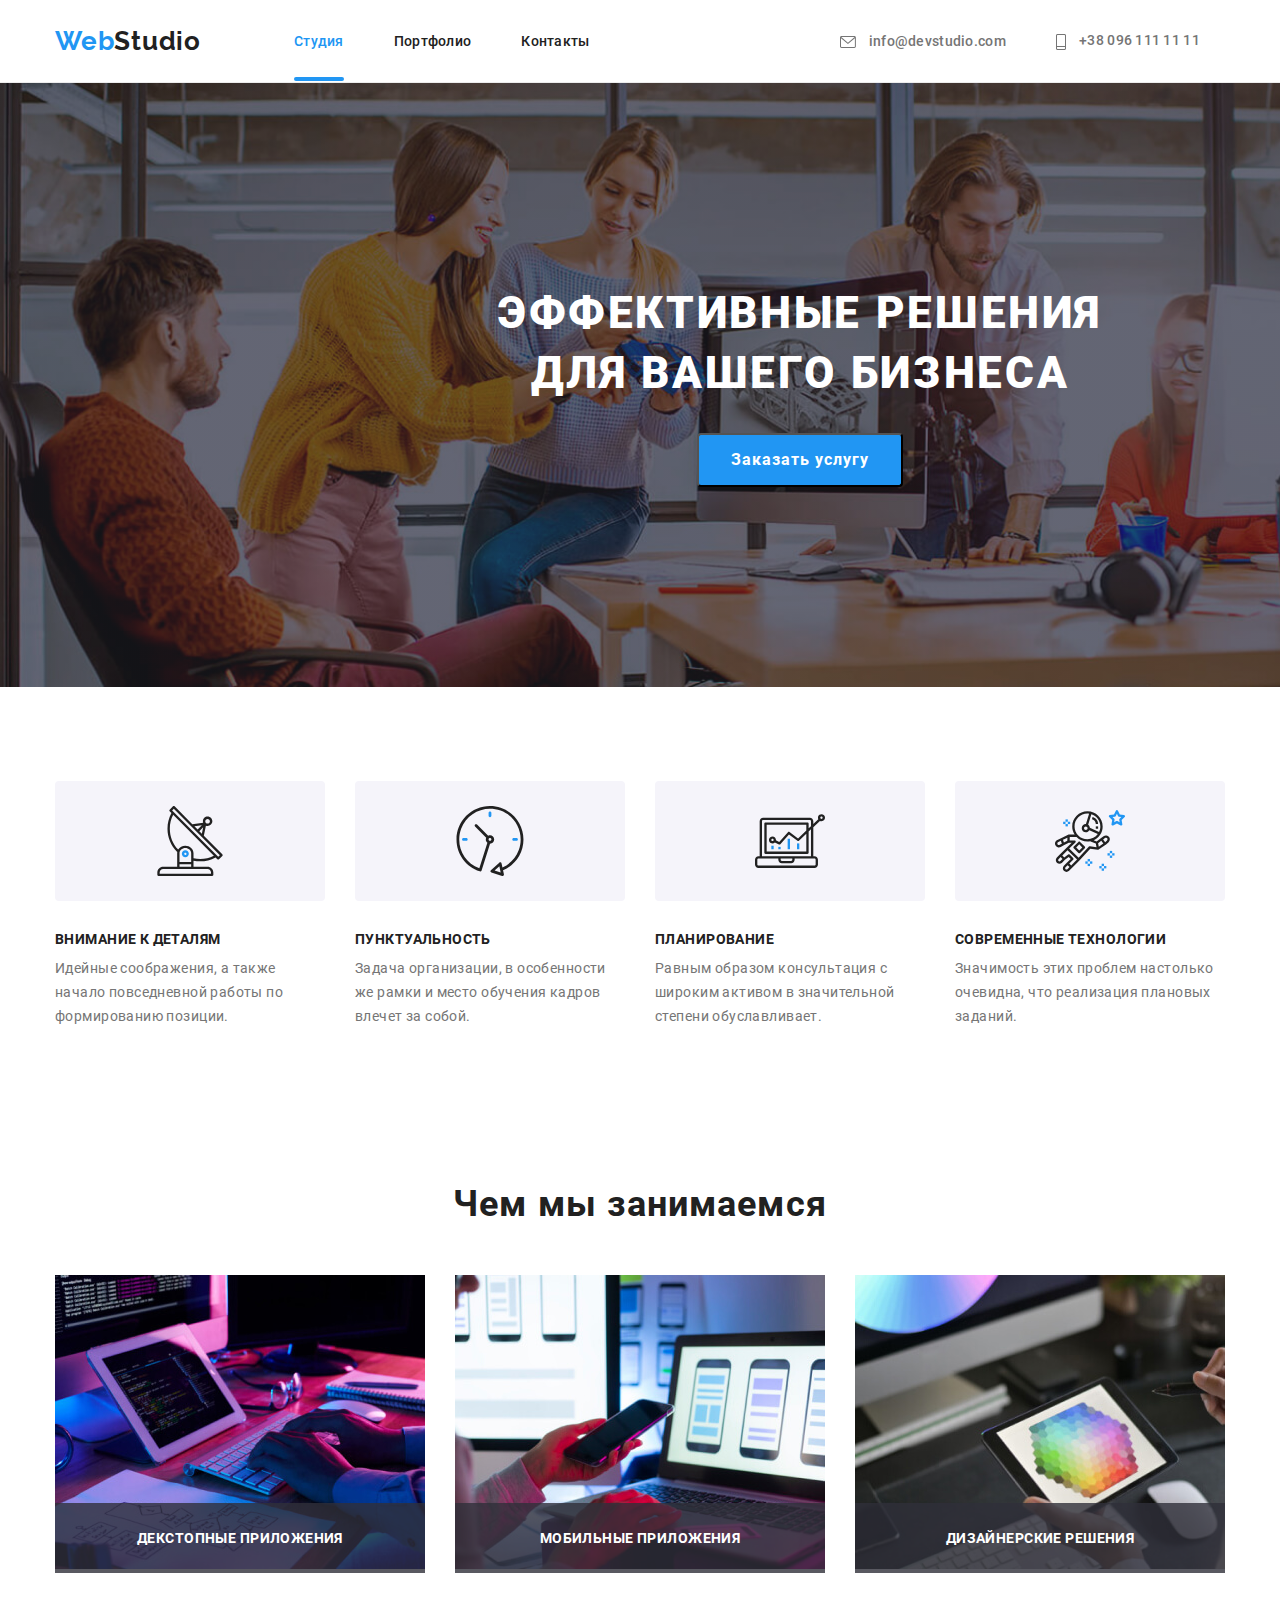
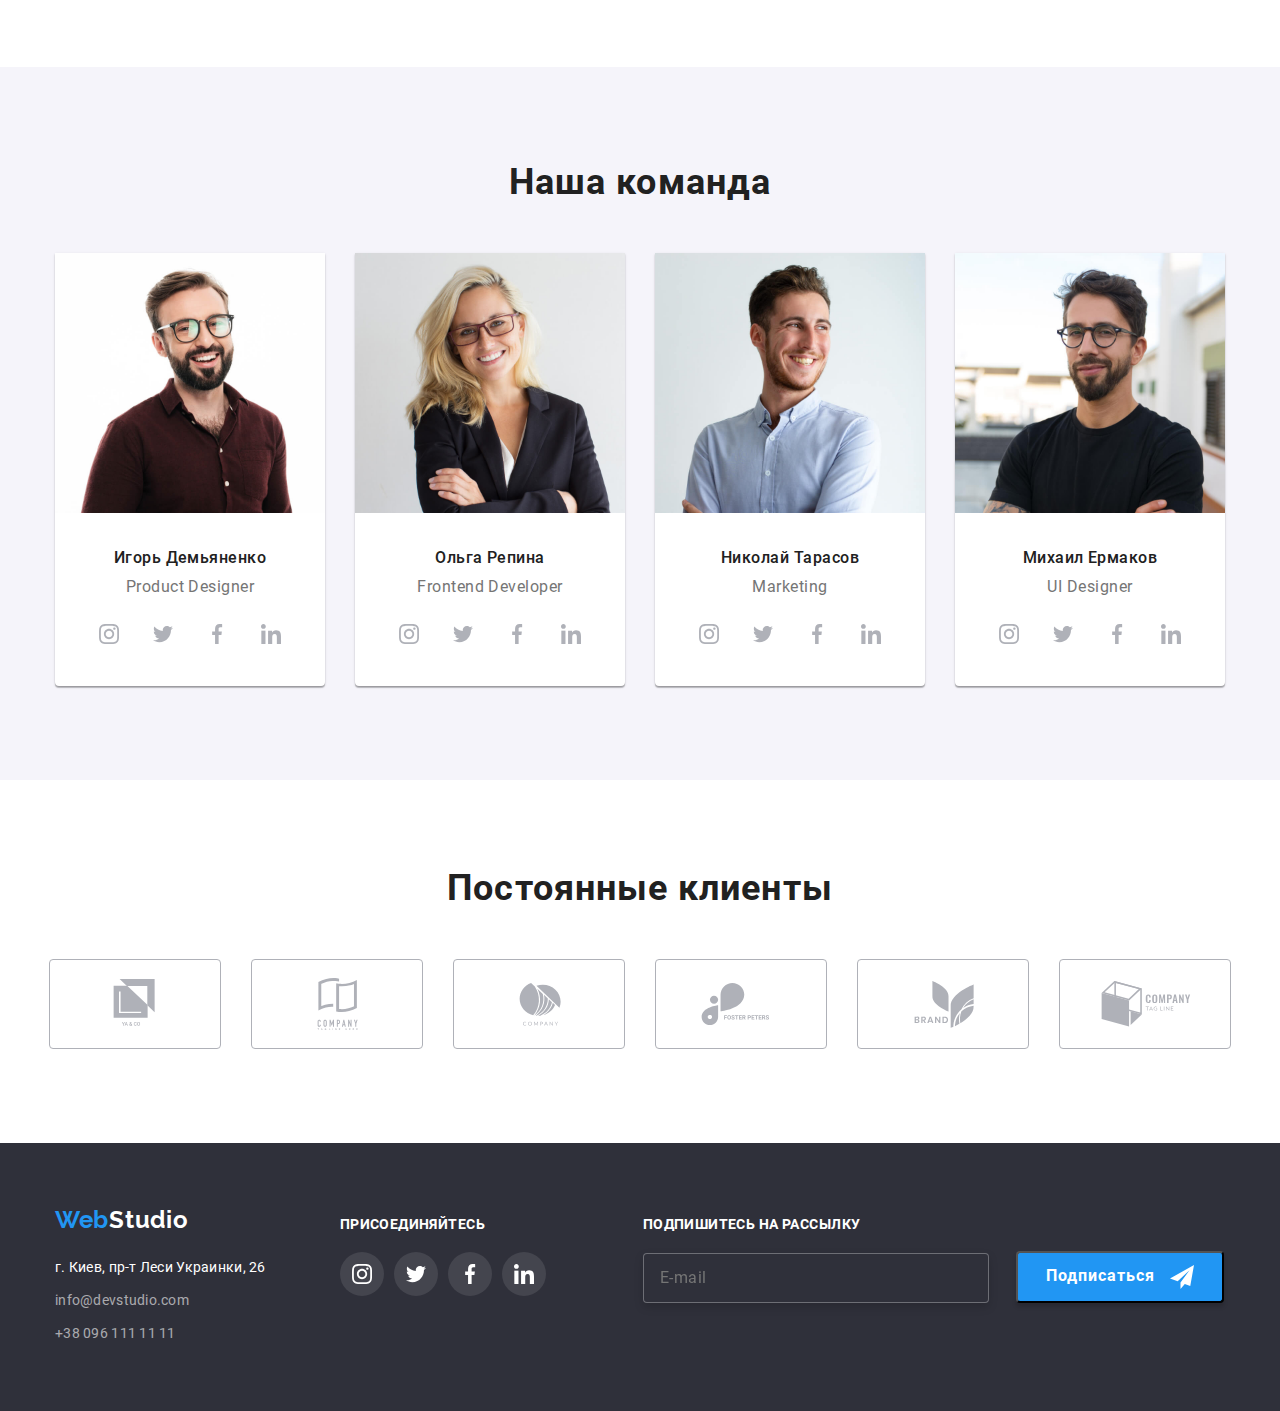
==== commit 06dbd701: "Update index.html" ====
--- a/index.html
+++ b/index.html
@@ -214,12 +214,10 @@
         <li class="activity-list-item">
             <div class="activity-list-container">
 
-                <picture class="activity-list-picture">
-            <sourse
-            src="./images/activity/pc.jpg 1x, images/activity/pc-2x.jpg 2x"
-            media="(min-width: 1200px)">
-            <img class="activity-list-img" src="./images/activity/pc.jpg" alt="специалист пишет алгоритм">
-                </picture>
+        <img class="activity-list-img" alt="специалист пишет алгоритм"
+            srcset="./images/activity/pc.jpg 1x, images/activity/pc-2x.jpg 2x"
+            sizes="(min-width: 1200px)">
+
             <p class="activity-list-description">Декстопные приложения</p>
     </div> 
 </li>
@@ -227,12 +225,10 @@
         <li class="activity-list-item">
             <div class="activity-list-container"> 
 
-                <picture class="activity-list-picture">
-            <sourse
+        <img class="activity-list-img" alt="специалист адаптирует инфу для мобильной версии"
             srcset="./images/activity/s_phone.jpg 1x, ./images/activity/s_phone-2x.jpg 2x"
-            media="(min-width: 1200px)">
-            <img class="activity-list-img" src="./images/activity/s_phone.jpg" alt="специалист адаптирует инфу для мобильной версии">
-                </picture>
+            sizes="(min-width: 1200px)">
+
             <p class="activity-list-description">Мобильные приложения</p>
     </div>
 </li>
@@ -240,13 +236,10 @@
         <li class="activity-list-item"> 
             <div class="activity-list-container">
 
-                <picture class="activity-list-picture">
-            <sourse
+        <img class="activity-list-img" alt="специалист разрабатывает дизайн"
             srcset="./images/activity/table.jpg 1x, ./images/activity/table-2x.jpg 2x"
-            media="(min-width: 1200px)">
-
-            <img class="activity-list-img" src="./images/activity/table.jpg" alt="специалист разрабатывает дизайн">
-                </picture>
+            sizes="(min-width: 1200px)">
+
             <p class="activity-list-description">Дизайнерские решения</p>
       
     </div>
@@ -271,15 +264,16 @@
 
             <picture class="team-picture">
                 <source
+                srcset="./images/team/demyanenko.jpg 1x, ./images/team/demyanenko-2x.jpg 2x"
+                media="(min-width: 1200px)">
+                <source
+                srcset="./images/team/demyanenko-table-.jpg 1x, ./images/team/demyanenko-table-2x.jpg 2x"
+                media="(min-width: 768px)">
+               
+                <source
                 srcset="./images/team/igor-demyanenko.jpg 1x, ./images/team/igor-demyanenko@2x.jpg 2x"
                 media="(min-width: 320px)">
-                <source
-                srcset="./images/team/demyanenko-table-.jpg 1x, ./images/team/demyanenko-table-2x.jpg 2x"
-                media="(min-width: 768px)">
-                <source
-                srcset="./images/team/demyanenko.jpg 1x, ./images/team/demyanenko.jpg 2x"
-                media="(min-width: 1200px)">
-            <img class="team-member-img" src="./images/team/demyanenko.jpg" alt="разработчик продукта">
+            <img class="team-member-img" src="./images/team/igor-demyanenko.jpg" alt="разработчик продукта">
             </picture>
             <h3 class="team-member-name">Игорь Демьяненко</h3>
             <p class="team-member-prof" lang="en">Product Designer</p>
@@ -328,15 +322,16 @@
         <article class="team-card">
             <picture class="team-picture">
                 <source
+                srcset="./images/team/repina.jpg 1x, ./images/team/repina-2x.jpg 2x"
+                media="(min-width: 1200px)">
+                <source
+                srcset="./images/team/repina-table-.jpg 1x, ./images/team/repina-table-2x.jpg 2x"
+                media="(min-width: 768px)">
+               
+                <source
                 srcset="./images/team/olga-repina.jpg 1x, ./images/team/olga-repina@2x.jpg 2x"
                 media="(min-width: 320px)">
-                <source
-                srcset="./images/team/repina-table-.jpg 1x, ./images/team/repina-table-2x.jpg 2x"
-                media="(min-width: 768px)">
-                <source
-                srcset="./images/team/repina.jpg 1x, ./images/team/repina-2x.jpg 2x"
-                media="(min-width: 1200px)">
-            <img class="team-member-img" src="./images/team/repina.jpg" alt="разработчик">
+            <img class="team-member-img" src="./images/team/olga-repina.jpg" alt="разработчик">
             </picture>
             <h3 class="team-member-name">Ольга Репина</h3>
             <p class="team-member-prof" lang="en">Frontend Developer</p>
@@ -386,15 +381,17 @@
         <article class="team-card">
             <picture class="team-picture">
                 <source
+                srcset="./images/team/tarasov.jpg 1x, ./images/team/tarasov-2x.jpg 2x"
+                media="(min-width: 1200px)">
+
+                <source
+                srcset="./images/team/tarasov-table-.jpg 1x, ./images/team/tarasov-table-2x.jpg 2x"
+                media="(min-width: 768px)">
+                
+                <source
                 srcset="./images/team/nikolay-tarasov.jpg 1x, ./images/team/nikolay-tarasov@2x.jpg 2x"
                 media="(min-width: 320px)">
-                <source
-                srcset="./images/team/repina-table-.jpg 1x, ./images/team/repina-table-2x.jpg 2x"
-                media="(min-width: 768px)">
-                <source
-                srcset="./images/team/./images/team/tarasov-table-.jpg 1x, ./images/team/./images/team/tarasov-table-2x.jpg 2x"
-                media="(min-width: 1200px)">
-            <img class="team-member-img" src="./images/team/tarasov.jpg" alt="маркетолог" />
+            <img class="team-member-img" src="./images/team/nikolay-tarasov.jpg" alt="маркетолог" />
             </picture>
             <h3 class="team-member-name">Николай Тарасов</h3>
             <p class="team-member-prof" lang="en">Marketing</p>
@@ -442,16 +439,17 @@
         <li class="team-list-item">
         <article class="team-card">
              <picture class="team-picture">
+                <source
+                 srcset="./images/team/ermakov.jpg 1x, ./images/team/ermakov-2x.jpg 2x"
+                 media="(min-width: 1200px)">
+                 <source
+                 srcset="./images/team/ermakov-table-.jpg 1x, ./images/team/ermakov-table-2x.jpg 2x"
+                 media="(min-width: 768px)">
+                 
                  <source
                  srcset="./images/team/mihail-ermakov.jpg 1x, ./images/team/mihail-ermakov@2x.jpg 2x"
                  media="(min-width: 320px)">
-                 <source
-                 srcset="./images/team/ermakov-table-.jpg 1x, ./images/team/ermakov-table-2x.jpg 2x"
-                 media="(min-width: 768px)">
-                 <source
-                 srcset="./images/team/ermakov.jpg 1x, ./images/team/ermakov.jpg 2x"
-                 media="(min-width: 1200px)">
-            <img class="team-member-img" src="./images/team/ermakov.jpg" alt="дизайнер">
+            <img class="team-member-img" src="./images/team/mihail-ermakov.jpg" alt="дизайнер">
         </picture>  
             <h3 class="team-member-name">Михаил Ермаков</h3>
             <p class="team-member-prof" lang="en">UI Designer</p>
